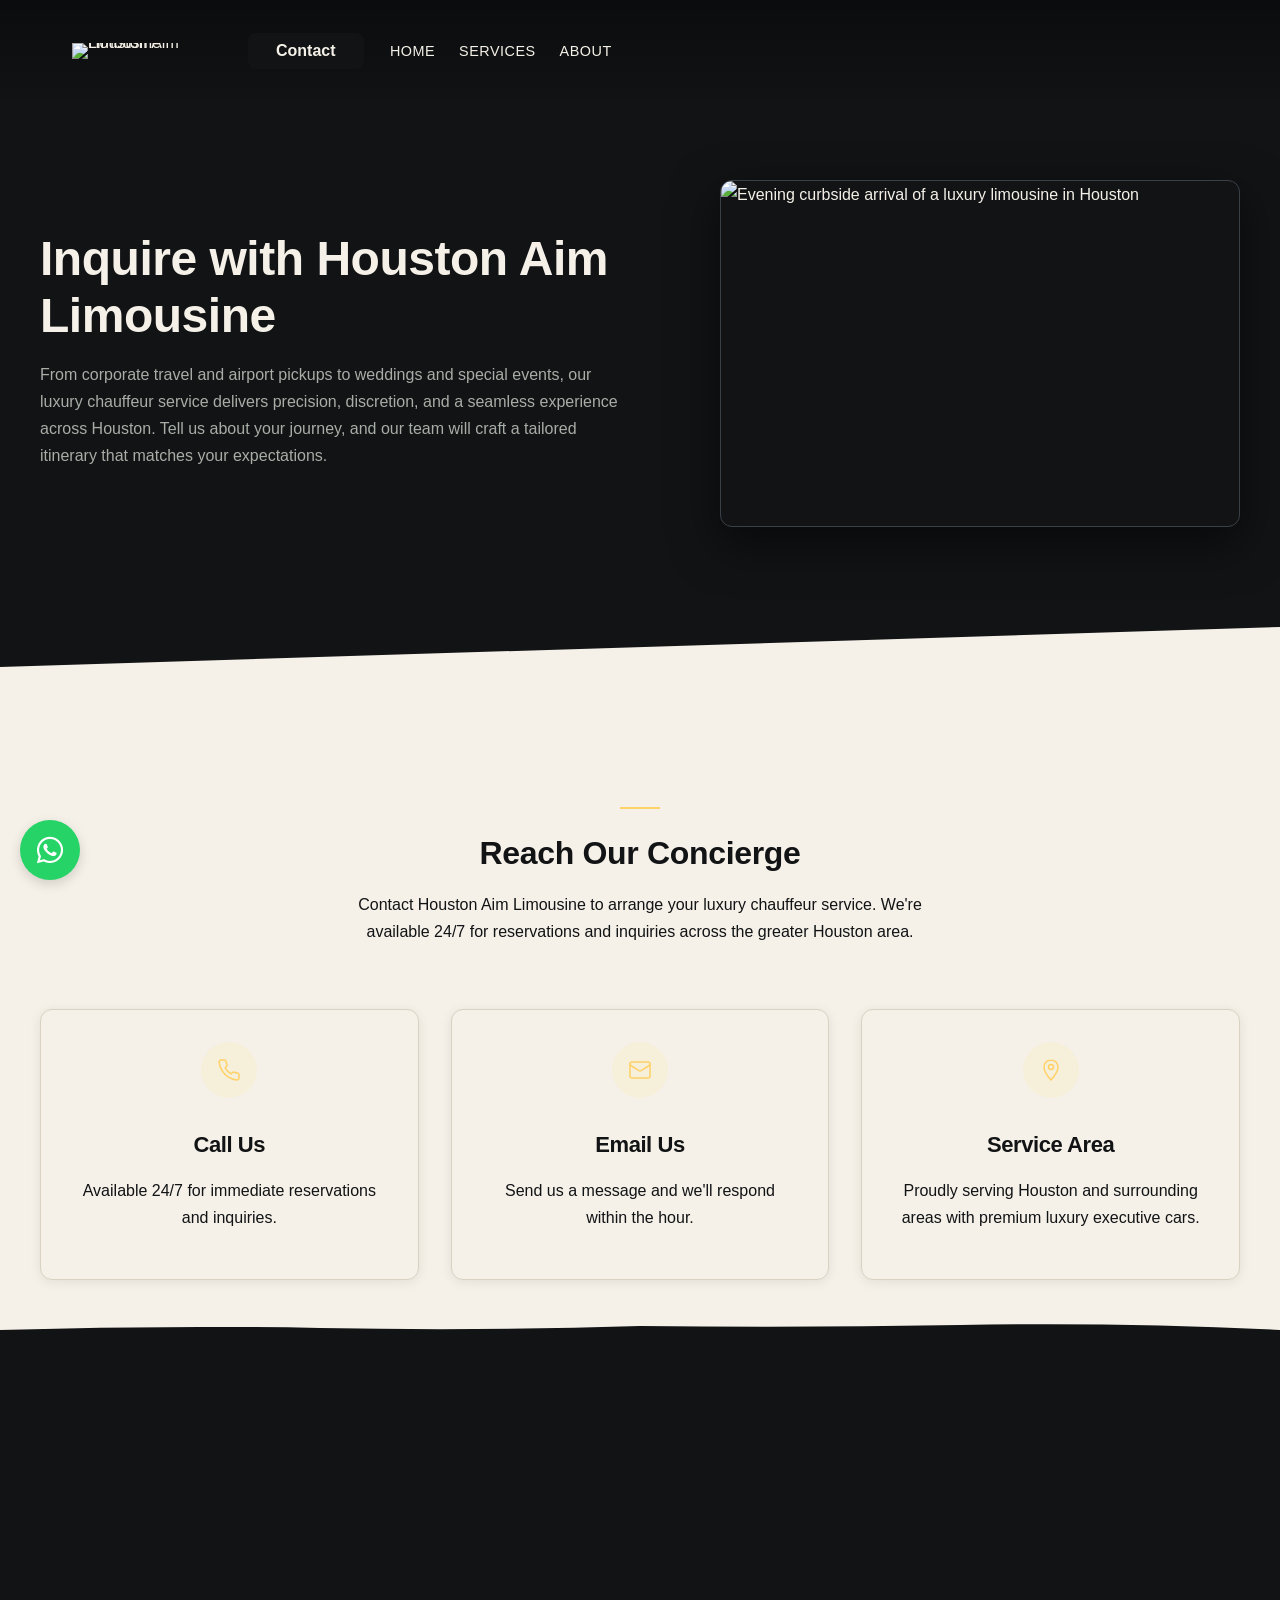
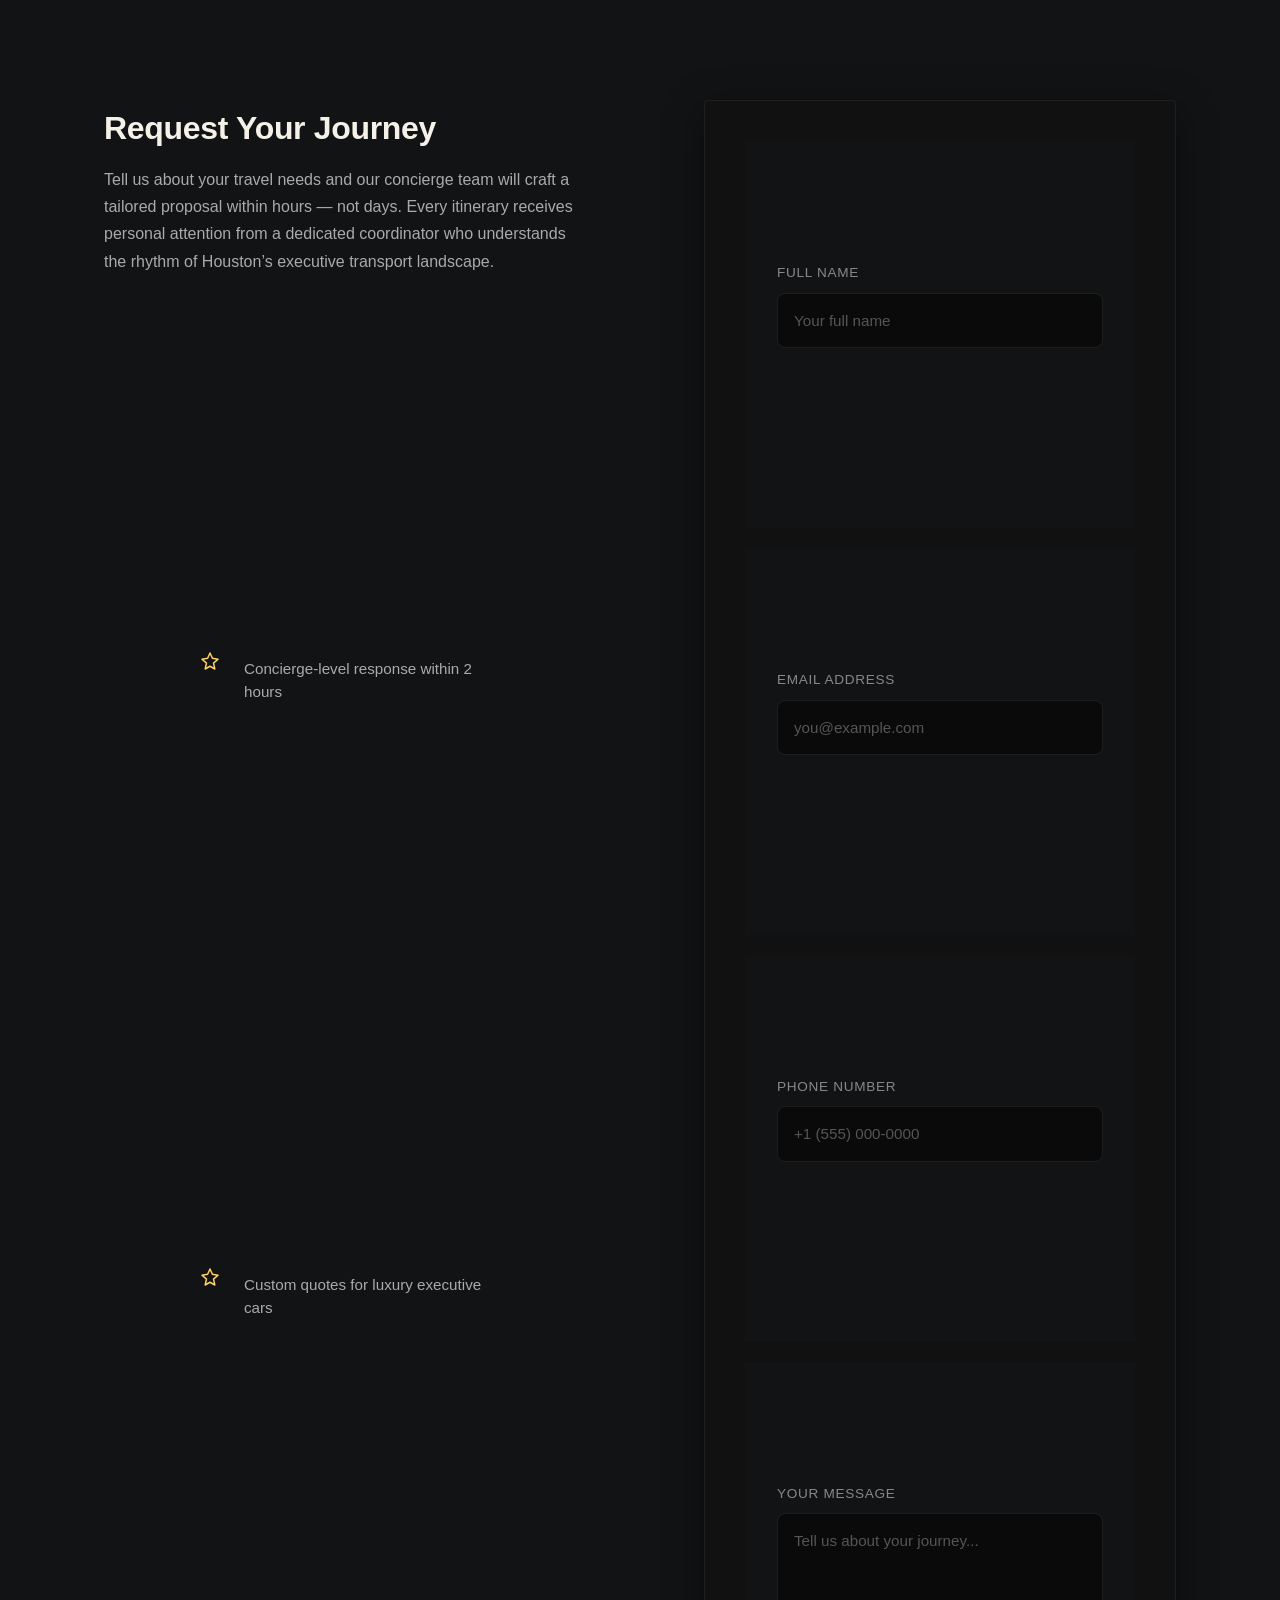
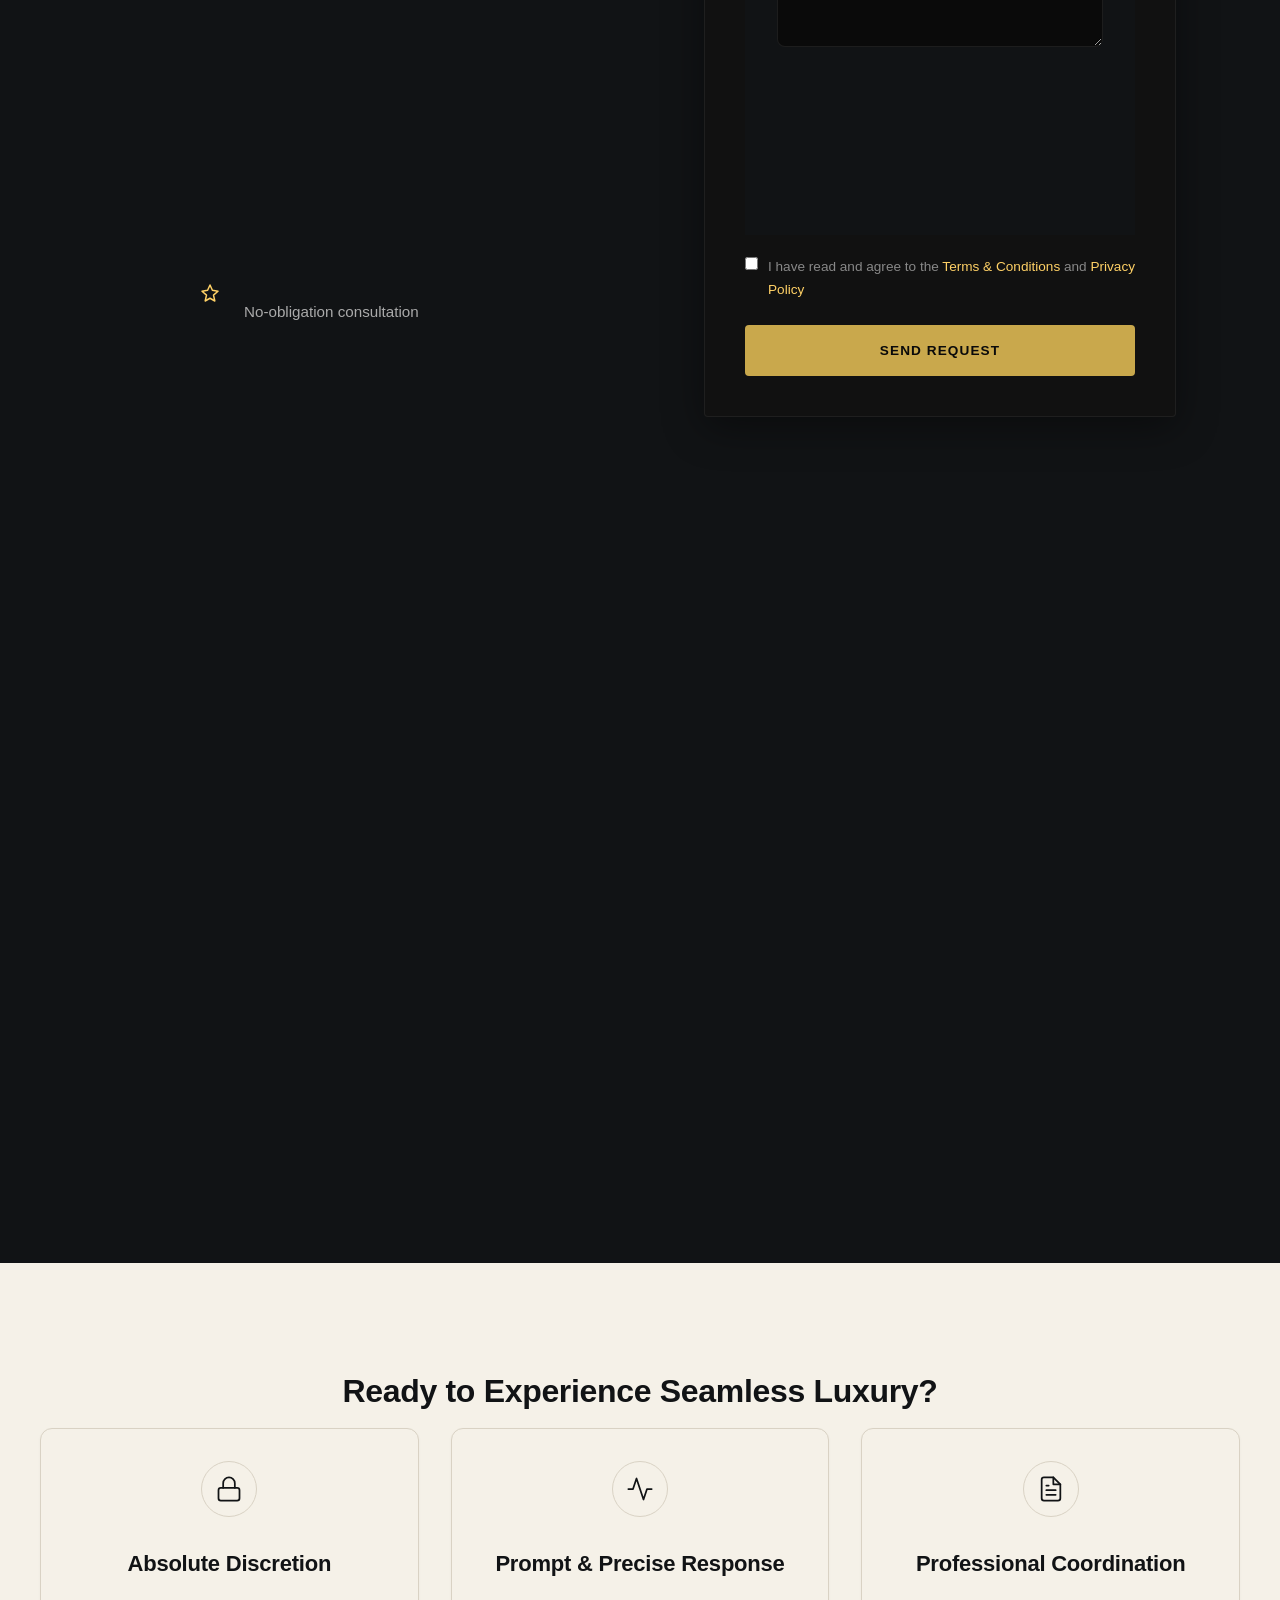
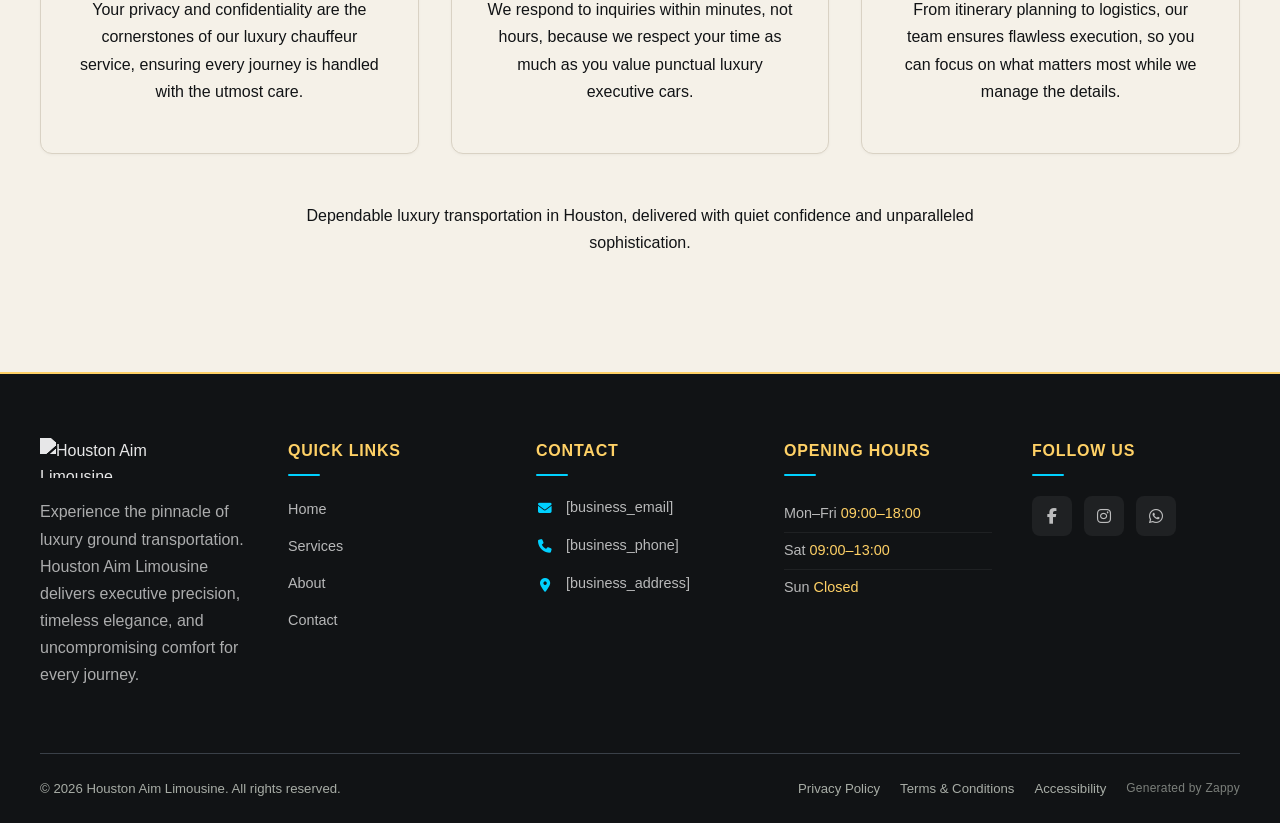
==== contact.html @ 521e529b "Background sync: Progressive GitHub Sync" ====
<!DOCTYPE html>
<html lang="en">
<head>
    <meta charset="UTF-8">
    <meta name="viewport" content="width=device-width, initial-scale=1.0">
    <meta name="robots" content="index, follow">
    <title>Secure Your Luxury Executive Cars &amp; Chauffeur Service in Minutes — Houston Aim Limousine</title>
    <meta name="description" content="Ready to book Houston&#39;s most refined transportation? Inquire about chauffeur service cost, check availability, or customize your itinerary. Reach out now and let us elevate your next ride.">
    <meta name="keywords" content="chauffeur service cost, luxury executive cars, book Houston limousine, contact chauffeur service, luxury chauffeur service">
    
    <!-- Favicons -->
    <link rel="icon" type="image/x-icon" href="/assets/favicon.ico">
    <link rel="icon" type="image/png" sizes="16x16" href="/assets/favicon-16x16.png">
    <link rel="icon" type="image/png" sizes="32x32" href="/assets/favicon-32x32.png">
    <link rel="icon" type="image/png" sizes="48x48" href="/assets/favicon-48x48.png">
    <link rel="icon" type="image/png" sizes="192x192" href="/assets/favicon-192x192.png">
    <link rel="icon" type="image/png" sizes="512x512" href="/assets/favicon-512x512.png">
    <link rel="apple-touch-icon" href="/assets/apple-touch-icon.png">
    <!-- Zappy Analytics -->
<script>
(function() {
  'use strict';
  
  // Configuration
  var config = {
    websiteId: 'f4634a70-64a9-4d88-9716-fb96d539ed44',
    apiUrl: 'https://api.zappy5.com/api/analytics/track',
    sessionDuration: 30 * 60 * 1000, // 30 minutes
    visitorDuration: 30 * 24 * 60 * 60 * 1000, // 30 days
    trackPageViews: true,
    trackClicks: true,
    trackFormSubmissions: true
  };
  
  // Generate or retrieve persistent visitor ID (30 days)
  function getVisitorId() {
    var visitorKey = 'zappy_visitor_' + config.websiteId;
    var visitor = null;
    
    try {
      visitor = localStorage.getItem(visitorKey);
      if (visitor) {
        var visitorData = JSON.parse(visitor);
        var now = Date.now();
        
        // Check if visitor ID is still valid (30 days)
        if (now - visitorData.created < config.visitorDuration) {
          // Update last seen timestamp
          visitorData.lastSeen = now;
          localStorage.setItem(visitorKey, JSON.stringify(visitorData));
          return visitorData.id;
        }
      }
    } catch (e) {
      console.warn('Zappy Analytics: LocalStorage not available');
    }
    
    // Generate new visitor ID
    var newVisitorId = 'zv_' + Date.now() + '_' + Math.random().toString(36).substr(2, 9);
    
    try {
      localStorage.setItem(visitorKey, JSON.stringify({
        id: newVisitorId,
        created: Date.now(),
        lastSeen: Date.now()
      }));
    } catch (e) {
      // Continue without local storage
    }
    
    return newVisitorId;
  }
  
  // Generate or retrieve session ID (30 minutes)
  function getSessionId() {
    var sessionKey = 'zappy_session_' + config.websiteId;
    var session = null;
    
    try {
      session = sessionStorage.getItem(sessionKey);
      if (session) {
        var sessionData = JSON.parse(session);
        var now = Date.now();
        
        // Check if session is still valid
        if (now - sessionData.timestamp < config.sessionDuration) {
          // Update timestamp
          sessionData.timestamp = now;
          sessionStorage.setItem(sessionKey, JSON.stringify(sessionData));
          return sessionData.id;
        }
      }
    } catch (e) {
      console.warn('Zappy Analytics: SessionStorage not available');
    }
    
    // Generate new session ID
    var newSessionId = 'zs_' + Date.now() + '_' + Math.random().toString(36).substr(2, 9);
    
    try {
      sessionStorage.setItem(sessionKey, JSON.stringify({
        id: newSessionId,
        timestamp: Date.now()
      }));
    } catch (e) {
      // Continue without session storage
    }
    
    return newSessionId;
  }
  
  var visitorId = getVisitorId();
  var sessionId = getSessionId();
  
  // Track an event
  function trackEvent(eventType, data) {
    data = data || {};
    
    var eventData = {
      website_id: config.websiteId,
      event_type: eventType,
      page_path: window.location.pathname,
      referrer: document.referrer || 'direct',
      visitor_id: visitorId,
      session_id: sessionId,
      metadata: data
    };
    
    // Use sendBeacon if available (better for page unload events)
    if (navigator.sendBeacon) {
      var blob = new Blob([JSON.stringify(eventData)], { type: 'application/json' });
      navigator.sendBeacon(config.apiUrl, blob);
    } else {
      // Fallback to fetch
      fetch(config.apiUrl, {
        method: 'POST',
        headers: {
          'Content-Type': 'application/json'
        },
        body: JSON.stringify(eventData),
        keepalive: true
      }).catch(function(error) {
        console.warn('Zappy Analytics: Failed to track event', error);
      });
    }
  }
  
  // Track page view
  if (config.trackPageViews) {
    trackEvent('pageview', {
      title: document.title,
      url: window.location.href
    });
  }
  
  // Track clicks on important elements
  if (config.trackClicks) {
    document.addEventListener('click', function(e) {
      var target = e.target;
      
      // Track button clicks (counted as actions)
      if (target.tagName === 'BUTTON' || target.closest('button')) {
        var button = target.tagName === 'BUTTON' ? target : target.closest('button');
        trackEvent('click', {
          element: 'button',
          text: button.textContent.trim().substring(0, 100),
          id: button.id || null,
          class: button.className || null
        });
      }
      
      // Track link clicks (navigation - not counted as actions)
      else if (target.tagName === 'A' || target.closest('a')) {
        var link = target.tagName === 'A' ? target : target.closest('a');
        trackEvent('navigation', {
          element: 'link',
          text: link.textContent.trim().substring(0, 100),
          href: link.href,
          external: link.hostname !== window.location.hostname
        });
      }
    }, true);
  }
  
  // Track form submissions
  if (config.trackFormSubmissions) {
    document.addEventListener('submit', function(e) {
      var form = e.target;
      
      trackEvent('form_submit', {
        form_id: form.id || null,
        form_name: form.name || null,
        form_action: form.action || null,
        form_method: form.method || 'GET'
      });
    }, true);
  }
  
  // Track time on page (send on page unload)
  var pageLoadTime = Date.now();
  
  window.addEventListener('beforeunload', function() {
    var timeOnPage = Math.floor((Date.now() - pageLoadTime) / 1000); // in seconds
    
    trackEvent('page_unload', {
      time_on_page: timeOnPage,
      page_path: window.location.pathname
    });
  });
  
  // Expose tracking function globally for custom events
  window.zappyAnalytics = {
    track: trackEvent,
    getVisitorId: function() { return visitorId; },
    getSessionId: function() { return sessionId; }
  };
  
})();
</script>
<!-- End Zappy Analytics -->
    <meta property="og:title" content="Secure Your Luxury Executive Cars &amp; Chauffeur Service in Minutes — Houston Aim Limousine">
    <meta property="og:description" content="Ready to book Houston&#39;s most refined transportation? Inquire about chauffeur service cost, check availability, or customize your itinerary. Reach out now and let us elevate your next ride.">
    <meta name="twitter:card" content="summary_large_image">
    <meta name="twitter:title" content="Secure Your Luxury Executive Cars &amp; Chauffeur Service in Minutes — Houston Aim Limousine">
    <meta name="twitter:description" content="Ready to book Houston&#39;s most refined transportation? Inquire about chauffeur service cost, check availability, or customize your itinerary. Reach out now and let us elevate your next ride.">
    <meta property="og:type" content="website">
  <meta property="og:locale" content="en_US">
  
  
  
  
  
  <link rel="stylesheet" href="https://cdnjs.cloudflare.com/ajax/libs/font-awesome/6.4.0/css/all.min.css">
  <style>
    .skip-link { position: absolute; top: 0; left: 0; transform: translateY(-200%); padding: 12px 18px; background: var(--bg-dark, #1a1a1a); color: var(--text-light, #fff); font-weight: 600; border-radius: 0 0 8px 0; z-index: 10000; }
    .skip-link:focus { transform: none; outline: 2px solid var(--ring, #fff); outline-offset: 2px; }
    :focus-visible { outline: 2px solid var(--ring, currentColor); outline-offset: 3px; }
  </style>


  
    <!-- Favicons -->
    <link rel="icon" type="image/x-icon" href="/assets/favicon.ico">
    <link rel="icon" type="image/png" sizes="16x16" href="/assets/favicon-16x16.png">
    <link rel="icon" type="image/png" sizes="32x32" href="/assets/favicon-32x32.png">
    <link rel="icon" type="image/png" sizes="48x48" href="/assets/favicon-48x48.png">
    <link rel="icon" type="image/png" sizes="192x192" href="/assets/favicon-192x192.png">
    <link rel="icon" type="image/png" sizes="512x512" href="/assets/favicon-512x512.png">
    <link rel="apple-touch-icon" href="/assets/apple-touch-icon.png">
    <!-- Cookie Consent -->
    <link rel="stylesheet" href="https://cdn.jsdelivr.net/npm/vanilla-cookieconsent@3/dist/cookieconsent.css" />
    <script src="https://cdn.jsdelivr.net/npm/vanilla-cookieconsent@3/dist/cookieconsent.umd.js"></script>
    <!-- Mickidum Accessibility Toolbar -->
    <script src="https://cdn.jsdelivr.net/gh/mickidum/acc_toolbar/acctoolbar/acctoolbar.min.js"></script>
    <link rel="stylesheet" href="/styles.css">
    <script>window.ZAPPY_WEBSITE_ID = "f4634a70-64a9-4d88-9716-fb96d539ed44"; window.ZAPPY_API_BASE = "https://api.zappy5.com";</script>

    <style id="zappy-dropdown-submenu-styles">
      /* ========== DESKTOP DROPDOWN SUBMENU STYLES ========== */
      /* Base styles for dropdown submenus - parent must be positioned */
      .nav-menu li:has(.sub-menu), nav li:has(.sub-menu), .navbar li:has(.sub-menu), #navMenu li:has(.sub-menu) { position: relative; }
      /* Submenu base - hidden by default */
      .nav-menu .sub-menu, nav .sub-menu, .navbar .sub-menu, #navMenu .sub-menu { display: block !important; position: absolute !important; top: 100%; left: 0; min-width: 220px; background: white; border-radius: 8px; box-shadow: 0 8px 25px rgba(0,0,0,0.15); padding: 8px 0; opacity: 0; visibility: hidden; transform: translateY(10px); transition: all 0.3s ease; z-index: 1000; list-style: none; pointer-events: none; }
      /* CRITICAL: Desktop hover styles to show dropdown */
      .nav-menu li:hover > .sub-menu, nav li:hover > .sub-menu, .navbar li:hover > .sub-menu, #navMenu li:hover > .sub-menu { opacity: 1 !important; visibility: visible !important; transform: translateY(0) !important; pointer-events: auto !important; }
      /* Submenu item styling */
      .sub-menu li { list-style: none; margin: 0; padding: 0; }
      .sub-menu a { display: block !important; padding: 10px 16px !important; color: var(--text-dark, #333) !important; font-weight: 500; text-decoration: none; white-space: nowrap; transition: background-color 0.2s; }
      .sub-menu .zappy-nav-child > a { padding-left: 28px !important; font-size: 0.9em !important; opacity: 0.85 !important; }
      [dir="rtl"] .sub-menu .zappy-nav-child > a, html[lang="he"] .sub-menu .zappy-nav-child > a, html[lang="ar"] .sub-menu .zappy-nav-child > a { padding-left: 10px !important; padding-right: 28px !important; }
      .sub-menu .zappy-nav-parent > a { font-weight: 600 !important; }
      .sub-menu a:hover { background-color: #f5f5f5; }
      /* RTL (Hebrew/Arabic) dropdown positioning */
      [dir="rtl"] .nav-menu .sub-menu, [dir="rtl"] nav .sub-menu, [dir="rtl"] .navbar .sub-menu, html[lang="he"] .nav-menu .sub-menu, html[lang="he"] nav .sub-menu, html[lang="he"] .navbar .sub-menu, html[lang="ar"] .nav-menu .sub-menu, html[lang="ar"] nav .sub-menu, html[lang="ar"] .navbar .sub-menu { left: auto !important; right: 0 !important; }
      /* Hide empty dropdown menus (exclude catalog sub-menus that use <a> children instead of <li>) */
      .sub-menu:empty, .sub-menu:not(:has(li:not(.zappy-hidden-menu-item))):not(:has(> a)), .sub-menu:not(:has(li)):not(:has(> a)) { display: none !important; opacity: 0 !important; visibility: hidden !important; pointer-events: none !important; }
      /* Desktop: show submenu on Menu Group hover */
      li:has(.menu-group-title):hover > .sub-menu { opacity: 1 !important; visibility: visible !important; transform: translateY(0) !important; pointer-events: auto !important; }
      /* Menu Group title styling */
      .nav-menu > li > .menu-group-title, #navMenu > li > .menu-group-title { display: inline-block; padding: 0.5rem 1rem; cursor: default; user-select: none; }
      
      /* ========== MOBILE SUBMENU STYLES ========== */
      @media (max-width: 768px) {
        .nav-menu .sub-menu, nav .sub-menu, .navbar .sub-menu, #navMenu .sub-menu { position: static !important; transform: none !important; box-shadow: none !important; background: transparent !important; max-height: 0; overflow: hidden; opacity: 0; visibility: hidden; transition: max-height 0.3s ease, opacity 0.3s ease; padding: 0 !important; border-radius: 0 !important; }
        .navbar .sub-menu.mobile-expanded, .nav-menu .sub-menu.mobile-expanded, #navMenu .sub-menu.mobile-expanded { max-height: none !important; overflow-y: visible !important; opacity: 1 !important; visibility: visible !important; padding: 8px 0 8px 16px !important; }
        [dir="rtl"] .sub-menu.mobile-expanded, html[lang="he"] .sub-menu.mobile-expanded { padding: 8px 16px 8px 0 !important; }
        /* Disable hover behavior on mobile */
        .nav-menu li:hover > .sub-menu, nav li:hover > .sub-menu, .navbar li:hover > .sub-menu, #navMenu li:hover > .sub-menu { opacity: 0; visibility: hidden; pointer-events: none; }
        .nav-menu li > .sub-menu.mobile-expanded, nav li > .sub-menu.mobile-expanded, .navbar li > .sub-menu.mobile-expanded, #navMenu li > .sub-menu.mobile-expanded { opacity: 1 !important; visibility: visible !important; pointer-events: auto !important; }
        .nav-menu li:has(.sub-menu), nav li:has(.sub-menu), .navbar li:has(.sub-menu), #navMenu li:has(.sub-menu) { display: flex !important; flex-wrap: wrap !important; align-items: center !important; position: relative !important; min-height: 44px !important; }
        .nav-menu li:has(.sub-menu) > a, nav li:has(.sub-menu) > a, .navbar li:has(.sub-menu) > a, #navMenu li:has(.sub-menu) > a { flex: 1 !important; min-width: 0 !important; }
        .nav-menu li:has(.sub-menu) > .menu-group-title, nav li:has(.sub-menu) > .menu-group-title, .navbar li:has(.sub-menu) > .menu-group-title, #navMenu li:has(.sub-menu) > .menu-group-title { flex: 1 !important; min-width: 0 !important; padding: 0 !important; line-height: inherit !important; }
        .nav-menu li:has(.sub-menu) > .sub-menu, nav li:has(.sub-menu) > .sub-menu, .navbar li:has(.sub-menu) > .sub-menu, #navMenu li:has(.sub-menu) > .sub-menu { flex-basis: 100% !important; width: 100% !important; }
        .nav-menu li:has(.sub-menu) > a [class*="chevron"], .nav-menu li:has(.sub-menu) > a [class*="arrow"], .nav-menu li:has(.sub-menu) > a .fa-chevron-down, .nav-menu li:has(.sub-menu) > a .fa-angle-down, nav li:has(.sub-menu) > a [class*="chevron"], nav li:has(.sub-menu) > a [class*="arrow"], #navMenu li:has(.sub-menu) > a [class*="chevron"], #navMenu li:has(.sub-menu) > a [class*="arrow"] { display: none !important; visibility: hidden !important; }
        .mobile-submenu-toggle { display: flex !important; align-items: center !important; justify-content: center !important; width: 44px !important; height: auto !important; background: transparent !important; border: none !important; cursor: pointer !important; color: var(--text-light) !important; position: static !important; flex-shrink: 0 !important; align-self: stretch !important; z-index: 2 !important; padding: 0 !important; margin: 0 !important; }
        .mobile-submenu-toggle::after { content: '' !important; width: 0 !important; height: 0 !important; border-left: 6px solid transparent !important; border-right: 6px solid transparent !important; border-top: 7px solid currentColor !important; transition: transform 0.3s ease !important; }
        .mobile-submenu-toggle.expanded::after { transform: rotate(180deg) !important; }
        .sub-menu a { padding: 10px 0 !important; display: block !important; color: var(--text-light) !important; white-space: normal !important; }
        .sub-menu .zappy-nav-child > a { padding-left: 28px !important; font-size: 0.9em !important; opacity: 0.85 !important; }
        [dir="rtl"] .sub-menu .zappy-nav-child > a, html[lang="he"] .sub-menu .zappy-nav-child > a, html[lang="ar"] .sub-menu .zappy-nav-child > a { padding-left: 0 !important; padding-right: 28px !important; }
        .sub-menu .zappy-nav-parent > a { font-weight: 600 !important; }
        .nav-menu.active, #navMenu.active { max-width: 100vw !important; overflow-x: hidden !important; box-sizing: border-box !important; }
        .navbar .sub-menu li a, nav.navbar .sub-menu li a, .zappy-products-dropdown .sub-menu a { color: var(--text-light) !important; }
      }
      @media (min-width: 769px) { .mobile-submenu-toggle { display: none !important; } }
    </style>

    <style id="zappy-widget-visibility">
      html[dir="rtl"] .whatsapp-float { right: 20px !important; left: auto !important; }
      html[dir="ltr"] .whatsapp-float, html:not([dir]) .whatsapp-float { left: 20px !important; right: auto !important; }
      html[dir="rtl"] #mic-access-tool-general-button, html[dir="rtl"] .mic-access-tool-general-button,
      html[dir="rtl"] #mic-init-access-tool .mic-access-tool-general-button,
      html[dir="rtl"] #mic-init-access-tool #mic-access-tool-general-button,
      html[dir="rtl"] ._access-icon { left: 20px !important; right: auto !important; }
      html[dir="ltr"] #mic-access-tool-general-button, html[dir="ltr"] .mic-access-tool-general-button,
      html[dir="ltr"] #mic-init-access-tool .mic-access-tool-general-button,
      html[dir="ltr"] #mic-init-access-tool #mic-access-tool-general-button,
      html[dir="ltr"] ._access-icon,
      html:not([dir]) #mic-access-tool-general-button, html:not([dir]) .mic-access-tool-general-button,
      html:not([dir]) #mic-init-access-tool .mic-access-tool-general-button,
      html:not([dir]) #mic-init-access-tool #mic-access-tool-general-button,
      html:not([dir]) ._access-icon { right: 20px !important; left: auto !important; }
      @media (max-width: 768px) { .whatsapp-float { display: flex !important; } }
      @media (min-width: 769px) { .whatsapp-float { display: flex !important; } }
      @media (max-width: 768px) {
        #mic-access-tool-general-button, .mic-access-tool-general-button,
        #mic-init-access-tool .mic-access-tool-general-button, #mic-init-access-tool #mic-access-tool-general-button,
        ._access-icon { display: flex !important; visibility: visible !important; opacity: 1 !important; pointer-events: auto !important; }
        #mic-access-tool-box.opened-mic-access-tool, .mic-access-tool-box.opened-mic-access-tool,
        #mic-init-access-tool #mic-access-tool-box.opened-mic-access-tool {
          visibility: visible !important; opacity: 1 !important; pointer-events: auto !important;
        }
      }
      @media (min-width: 769px) {
        #mic-access-tool-general-button, .mic-access-tool-general-button,
        #mic-init-access-tool .mic-access-tool-general-button, #mic-init-access-tool #mic-access-tool-general-button,
        ._access-icon { display: flex !important; visibility: visible !important; opacity: 1 !important; pointer-events: auto !important; }
        #mic-access-tool-box.opened-mic-access-tool, .mic-access-tool-box.opened-mic-access-tool,
        #mic-init-access-tool #mic-access-tool-box.opened-mic-access-tool {
          visibility: visible !important; opacity: 1 !important; pointer-events: auto !important;
        }
      }
    </style>
</head>
<body>
<a class="skip-link" href="#main">Skip to main content</a>
  <nav class="navbar">
  <button class="mobile-toggle" id="mobileToggle" aria-label="Menu">
    <svg class="hamburger-icon" width="24" height="24" viewBox="0 0 24 24" fill="none">
      <path d="M3 12h18M3 6h18M3 18h18" stroke="currentColor" stroke-width="2" stroke-linecap="round"></path>
    </svg>
    <svg class="close-icon" width="24" height="24" viewBox="0 0 24 24" fill="none" style="display: none;">
      <path d="M18 6L6 18M6 6l12 12" stroke="currentColor" stroke-width="2" stroke-linecap="round"></path>
    </svg>
  </button>
  
  <button class="phone-header-btn" data-phone="[business_phone]" aria-label="Call">
    <svg width="20" height="20" viewBox="0 0 24 24" fill="currentColor">
      <path d="M22 16.92v3a2 2 0 0 1-2.18 2 19.79 19.79 0 0 1-8.63-3.07 19.5 19.5 0 0 1-6-6 19.79 19.79 0 0 1-3.07-8.67A2 2 0 0 1 4.11 2h3a2 2 0 0 1 2 1.72 12.84 12.84 0 0 0 .7 2.81 2 2 0 0 1-.45 2.11L8.09 9.91a16 16 0 0 0 6 6l1.27-1.27a2 2 0 0 1 2.11-.45 12.84 12.84 0 0 0 2.81.7A2 2 0 0 1 22 16.92z"></path>
    </svg>
  </button>

  <div class="nav-container">
    <div class="nav-brand">
      <a href="/" class="logo-link"><img class="logo" src="/assets/site-contact-image-1.webp" alt="Houston Aim Limousine"></a>
    </div>
    
    <ul class="nav-menu" id="navMenu"><li><a href="/">Home</a></li><li><a href="/services">Services</a></li><li><a href="/about">About</a></li></ul>
    
    <div class="nav-cta-container">
      <a href="/contact" class="nav-cta-btn">Contact</a>
    </div>
  </div>
</nav>
<script>

// Navbar Mobile Menu Toggle and Contrast Fix
(function() {
  // Use 'load' event instead of 'DOMContentLoaded' to ensure we run AFTER all other scripts
  window.addEventListener('load', function() {
    
    // FIX MOBILE BUTTON CONTRAST
    // Detect navbar background color and apply contrasting color to mobile buttons
    const navbar = document.querySelector('.navbar, nav, header');
    if (!navbar) {
      console.log('[Navbar] Navbar element not found');
      return;
    }
    
    // DECLARE VARIABLES EARLY to avoid Temporal Dead Zone errors
    // These are used in multiple places below
    let mobileToggle = document.getElementById('mobileToggle') ||
                       document.querySelector('.mobile-toggle') ||
                       document.querySelector('.hamburger') ||
                       document.querySelector('.hamburger-menu') ||
                       document.querySelector('.menu-toggle') ||
                       document.querySelector('.burger-menu') ||
                       document.querySelector('[aria-label="Menu"]') ||
                       document.querySelector('[aria-label="תפריט"]');
    
    const phoneBtn = document.querySelector('.phone-header-btn');
    
    const computedStyle = window.getComputedStyle(navbar);
    let bgColor = computedStyle.backgroundColor;
    
    console.log('[Navbar] Initial navbar background:', bgColor);
    
    // Check if background is transparent or rgba with 0 alpha
    const isTransparent = bgColor === 'transparent' || 
                         bgColor === 'rgba(0, 0, 0, 0)' ||
                         (bgColor.startsWith('rgba') && bgColor.includes(', 0)'));
    
    if (isTransparent) {
      // Check for background-image or gradient
      const bgImage = computedStyle.backgroundImage;
      if (bgImage && bgImage !== 'none') {
        console.log('[Navbar] Navbar has background image/gradient, using dark text');
        bgColor = 'rgb(240, 240, 240)'; // Assume light background
      } else {
        // Transparent navbar - check body background
        const bodyBg = window.getComputedStyle(document.body).backgroundColor;
        console.log('[Navbar] Navbar transparent, using body background:', bodyBg);
        bgColor = bodyBg;
      }
    }
    
    // Calculate luminance to determine if background is light or dark
    const rgb = bgColor.match(/\d+/g);
    if (rgb && rgb.length >= 3) {
      const r = parseInt(rgb[0]);
      const g = parseInt(rgb[1]);
      const b = parseInt(rgb[2]);
      const luminance = (0.299 * r + 0.587 * g + 0.114 * b) / 255;
      
      // Mobile button colors are set by Claude's AI-generated CSS (same as .nav-menu a)
      // No dynamic color overrides needed - colors come from the generated navbar CSS
      console.log('[Navbar] Mobile button colors preserved from Claude CSS (luminance:', luminance.toFixed(2) + ')');
      
      // FIX ICON SIZES - Ensure SVGs are properly sized and visible
      // INJECT CRITICAL CSS TO OVERRIDE ANY CONFLICTING RULES
      const criticalCSS = document.createElement('style');
      criticalCSS.id = 'zappy-mobile-nav-fix';
      const htmlLang = document.documentElement.lang || 'en';
      const htmlDir = document.documentElement.dir || 'ltr';
      // Check both dir attribute AND lang for RTL detection
      // dir="rtl" is the most reliable indicator
      const isRTL = htmlDir === 'rtl' || htmlLang === 'he' || htmlLang === 'ar';
      
      criticalCSS.textContent = `
        /* Hide mobile buttons on desktop, show only on mobile */
        @media (min-width: 769px) {
          .mobile-toggle,
          .phone-header-btn {
            display: none !important;
          }
        }
        
        /* Show and position mobile buttons correctly on mobile */
        @media (max-width: 768px) {
          .navbar,
          nav.navbar {
            min-height: 70px !important;
          }

          .mobile-toggle,
          .phone-header-btn {
            position: absolute !important;
            top: 0 !important;
            bottom: 0 !important;
            margin-top: auto !important;
            margin-bottom: auto !important;
            transform: none !important;
            z-index: 1001 !important;
            display: flex !important;
            align-items: center !important;
            justify-content: center !important;
            width: 36px !important;
            height: 36px !important;
            border-radius: 50% !important;
            border: none !important;
            cursor: pointer !important;
            padding: 6px !important;
            background: none !important;
            color: var(--nav-text, var(--text-light)) !important;
            touch-action: manipulation !important;
            -webkit-tap-highlight-color: transparent !important;
          }

          html[data-zappy-site-type="ecommerce"] .phone-header-btn,
          body[data-zappy-site-type="ecommerce"] .phone-header-btn,
          html[data-zappy-site-type="ecommerce"] header .phone-header-btn,
          html[data-zappy-site-type="ecommerce"] nav .phone-header-btn {
            display: none !important;
            visibility: hidden !important;
            width: 0 !important;
            height: 0 !important;
            min-width: 0 !important;
            overflow: hidden !important;
          }
          
          /* LTR positioning (default): hamburger LEFT, phone RIGHT */
          html:not([dir="rtl"]):not([lang="he"]):not([lang="ar"]) .mobile-toggle,
          html[dir="ltr"] .mobile-toggle {
            left: 12px !important;
            right: auto !important;
          }
          html:not([dir="rtl"]):not([lang="he"]):not([lang="ar"]) .phone-header-btn,
          html[dir="ltr"] .phone-header-btn {
            right: 12px !important;
            left: auto !important;
          }
          
          /* RTL positioning: hamburger RIGHT, phone LEFT */
          html[dir="rtl"] .mobile-toggle,
          html[lang="he"] .mobile-toggle,
          html[lang="ar"] .mobile-toggle {
            right: 12px !important;
            left: auto !important;
          }
          html[dir="rtl"] .phone-header-btn,
          html[lang="he"] .phone-header-btn,
          html[lang="ar"] .phone-header-btn {
            left: 12px !important;
            right: auto !important;
          }
          
          /* CRITICAL: Ensure nav-container has min-height on mobile */
          /* All children are positioned absolutely/fixed on mobile, so height:auto collapses to 0 */
          .nav-container {
            min-height: 70px !important;
            position: relative !important;
          }
          
          /* Ensure SVG icons are properly sized and inherit color */
          .mobile-toggle svg,
          .phone-header-btn svg {
            width: 24px !important;
            height: 24px !important;
            /* Don't force display - let JavaScript control hamburger/close toggle */
          }
          
          /* Reset nav-cta-container on mobile - remove desktop box-shadow/padding */
          /* that creates a visible ghost box when CTA button is hidden */
          .nav-cta-container {
            box-shadow: none !important;
            padding: 0 !important;
          }
          
          /* Hide nav-cta-container entirely on mobile when there's no lang-switcher */
          /* (only the CTA button is inside, and it's hidden on mobile) */
          .nav-cta-container:not(:has(.lang-switcher)) {
            display: none !important;
          }
          
          /* CRITICAL: Prevent hero image fade gradient from bleeding over headline text */
          /* The .image-fade-gradient has bottom: -30px (extends below parent) */
          /* On mobile stacked layout, this overlaps the h1 text below the image */
          .hero-image-column {
            overflow: hidden !important;
          }
          .image-fade-gradient {
            bottom: 0 !important;
          }
          
          /* Hide desktop language switcher on mobile - hamburger menu handles it */
          /* High specificity to override stored CSS */
          .lang-switcher,
          .nav-cta-container .lang-switcher,
          .nav-container .lang-switcher,
          .navbar .lang-switcher,
          .navbar .nav-cta-container .lang-switcher {
            display: none !important;
          }
        }
      `;
      
      // Remove existing fix if present and inject new one
      const existing = document.getElementById('zappy-mobile-nav-fix');
      if (existing) existing.remove();
      document.head.appendChild(criticalCSS);
      
      console.log('[Navbar] Critical CSS injected for mobile nav positioning');
      
      // ONLY apply inline positioning styles on mobile viewport
      // On desktop, the CSS handles hiding these buttons with display: none
      // Inline styles were breaking desktop layout by overriding CSS
      const isMobileViewport = window.innerWidth <= 768;
      
      if (mobileToggle) {
        // Icon sizing applies to all viewports for consistency
        const hamburgerIcon = mobileToggle.querySelector('.hamburger-icon');
        const closeIcon = mobileToggle.querySelector('.close-icon');
        
        if (hamburgerIcon) {
          hamburgerIcon.style.setProperty('width', '24px', 'important');
          hamburgerIcon.style.setProperty('height', '24px', 'important');
          hamburgerIcon.style.setProperty('display', 'block', 'important'); // Show hamburger by default
        }
        if (closeIcon) {
          closeIcon.style.setProperty('width', '24px', 'important');
          closeIcon.style.setProperty('height', '24px', 'important');
          closeIcon.style.setProperty('display', 'none', 'important'); // Hide close icon by default
        }
        
        // ONLY set positioning inline styles on mobile
        if (isMobileViewport) {
          mobileToggle.style.setProperty('position', 'absolute', 'important');
          mobileToggle.style.setProperty('top', '0', 'important');
          mobileToggle.style.setProperty('bottom', '0', 'important');
          mobileToggle.style.setProperty('margin-top', 'auto', 'important');
          mobileToggle.style.setProperty('margin-bottom', 'auto', 'important');
          mobileToggle.style.setProperty('transform', 'none', 'important');
          mobileToggle.style.setProperty('z-index', '1001', 'important');
          
          // Clear any inline left/right so CSS can take over based on html[dir]
          mobileToggle.style.removeProperty('left');
          mobileToggle.style.removeProperty('right');
          
          console.log('[Navbar] Mobile toggle positioning applied (mobile viewport)');
        } else {
          // On desktop, clear any positioning styles to let CSS handle it
          mobileToggle.style.removeProperty('position');
          mobileToggle.style.removeProperty('top');
          mobileToggle.style.removeProperty('transform');
          mobileToggle.style.removeProperty('z-index');
          mobileToggle.style.removeProperty('left');
          mobileToggle.style.removeProperty('right');
          console.log('[Navbar] Desktop viewport - cleared mobile toggle inline positioning');
        }
      }
      
      if (phoneBtn) {
        // Icon sizing applies to all viewports
        const phoneIcon = phoneBtn.querySelector('svg');
        if (phoneIcon) {
          phoneIcon.style.width = '24px';
          phoneIcon.style.height = '24px';
          phoneIcon.setAttribute('width', '24');
          phoneIcon.setAttribute('height', '24');
        }
        
        // ONLY set positioning inline styles on mobile
        if (isMobileViewport) {
          phoneBtn.style.setProperty('position', 'absolute', 'important');
          phoneBtn.style.setProperty('top', '0', 'important');
          phoneBtn.style.setProperty('bottom', '0', 'important');
          phoneBtn.style.setProperty('margin-top', 'auto', 'important');
          phoneBtn.style.setProperty('margin-bottom', 'auto', 'important');
          phoneBtn.style.setProperty('transform', 'none', 'important');
          phoneBtn.style.setProperty('z-index', '1001', 'important');
          
          // Clear any inline left/right so CSS can take over based on html[dir]
          phoneBtn.style.removeProperty('left');
          phoneBtn.style.removeProperty('right');
          
          console.log('[Navbar] Phone button positioning applied (mobile viewport)');
        } else {
          // On desktop, clear any positioning styles to let CSS handle it
          phoneBtn.style.removeProperty('position');
          phoneBtn.style.removeProperty('top');
          phoneBtn.style.removeProperty('transform');
          phoneBtn.style.removeProperty('z-index');
          phoneBtn.style.removeProperty('left');
          phoneBtn.style.removeProperty('right');
          console.log('[Navbar] Desktop viewport - cleared phone button inline positioning');
        }
      }
    } else {
      console.log('[Navbar] Could not parse background color:', bgColor);
    }
    
    // MOBILE MENU TOGGLE
    // Re-query in case DOM changed (mobileToggle already declared at top of function)
    mobileToggle = document.getElementById('mobileToggle') ||
                   document.querySelector('.mobile-toggle') ||
                   document.querySelector('.hamburger') ||
                   document.querySelector('.hamburger-menu') ||
                   document.querySelector('.menu-toggle') ||
                   document.querySelector('.burger-menu') ||
                   document.querySelector('[aria-label="Menu"]') ||
                   document.querySelector('[aria-label="תפריט"]');
    
    // EXPANDED SEARCH: Find nav menu by ID or class
    const navMenu = document.getElementById('navMenu') ||
                  document.querySelector('.nav-menu') ||
                  document.querySelector('.nav-links') ||
                  document.querySelector('nav ul:not(.submenu)');
    
    if (!mobileToggle || !navMenu) {
      console.log('[Navbar] Mobile toggle or menu not found:', { toggle: !!mobileToggle, menu: !!navMenu });
      return;
    }
    
    // Ensure navMenu has ID for CSS targeting
    if (!navMenu.id) {
      navMenu.id = 'navMenu';
    }
    
    console.log('[Navbar] Initializing mobile menu...');
    
    // Remove any existing event listeners by cloning the button
    const newToggle = mobileToggle.cloneNode(true);
    mobileToggle.parentNode.replaceChild(newToggle, mobileToggle);
    
    // Toggle menu handler (shared by click and touchend)
    function handleToggle(e) {
      e.preventDefault();
      e.stopPropagation();
      
      const hamburgerIcon = newToggle.querySelector('.hamburger-icon');
      const closeIcon = newToggle.querySelector('.close-icon');
      const isActive = navMenu.classList.contains('active');
      
      if (isActive) {
        // Close menu
        navMenu.classList.remove('active');
        if (hamburgerIcon) hamburgerIcon.style.setProperty('display', 'block', 'important');
        if (closeIcon) closeIcon.style.setProperty('display', 'none', 'important');
        document.body.style.overflow = '';
        console.log('[Navbar] Menu closed');
      } else {
        // Open menu
        navMenu.classList.add('active');
        if (hamburgerIcon) hamburgerIcon.style.setProperty('display', 'none', 'important');
        if (closeIcon) closeIcon.style.setProperty('display', 'block', 'important');
        document.body.style.overflow = 'hidden';
        console.log('[Navbar] Menu opened');
      }
    }
    
    // Use click for desktop/emulation and touchend as iOS Safari fallback.
    // Prevent double-fire with a timestamp guard.
    var lastToggleTime = 0;
    function guardedToggle(e) {
      var now = Date.now();
      if (now - lastToggleTime < 300) return;
      lastToggleTime = now;
      handleToggle(e);
    }
    
    newToggle.addEventListener('click', guardedToggle);
    newToggle.addEventListener('touchend', guardedToggle);
    
    // Close menu when clicking nav links (but NOT dropdown toggles)
    const navLinks = navMenu.querySelectorAll('a');
    navLinks.forEach(function(link) {
      link.addEventListener('click', function() {
        // Don't close if it's a dropdown child (unless it's a real navigation link)
        if (this.getAttribute('href') === '#') return;
        
        const hamburgerIcon = newToggle.querySelector('.hamburger-icon');
        const closeIcon = newToggle.querySelector('.close-icon');
        
        navMenu.classList.remove('active');
        if (hamburgerIcon) hamburgerIcon.style.setProperty('display', 'block', 'important');
        if (closeIcon) closeIcon.style.setProperty('display', 'none', 'important');
        document.body.style.overflow = '';
        console.log('[Navbar] Menu closed (link clicked)');
      });
    });
    
    // DROPDOWN MENU TOGGLE (for mobile and touch devices)
    var dropdownToggles = navMenu.querySelectorAll('.dropdown-toggle');
    dropdownToggles.forEach(function(toggle) {
      toggle.addEventListener('click', function(e) {
        e.preventDefault();
        e.stopPropagation();
        var parent = this.closest('.nav-dropdown');
        if (!parent) return;
        
        // Close other open dropdowns at the same level
        var siblings = parent.parentNode.querySelectorAll('.nav-dropdown.open');
        siblings.forEach(function(sib) {
          if (sib !== parent) sib.classList.remove('open');
        });
        
        parent.classList.toggle('open');
        console.log('[Navbar] Dropdown toggled:', parent.classList.contains('open') ? 'open' : 'closed');
      });
    });
    
    // Close dropdowns when clicking outside
    document.addEventListener('click', function(e) {
      if (!e.target.closest('.nav-dropdown')) {
        var openDropdowns = document.querySelectorAll('.nav-dropdown.open');
        openDropdowns.forEach(function(dd) { dd.classList.remove('open'); });
      }
    });
    
    console.log('[Navbar] Dropdown handlers initialized for ' + dropdownToggles.length + ' dropdowns');
    
    // Phone button functionality (phoneBtn already declared at top of function)
    if (phoneBtn) {
      phoneBtn.addEventListener('click', function() {
        // Get phone number from placeholder in page or use default
        const phoneLinks = document.querySelectorAll('a[href^="tel:"]');
        const phoneNumber = phoneLinks.length > 0 
          ? phoneLinks[0].getAttribute('href').replace('tel:', '')
          : '[business_phone]';
        
        window.location.href = 'tel:' + phoneNumber;
        console.log('[Navbar] Phone button clicked');
      });
    }
    
    console.log('[Navbar] Mobile menu initialized successfully');
    
    // WhatsApp button visibility is now controlled via CSS (siteSettings).
    // No JS-based desktop hiding — the button is visible on both mobile and desktop by default.
  });
})();

</script>
  
  <main id="main">
    <section class="contact-contact-intro-section" data-layout-spec="Contact-contact-intro">
  <div class="contact-contact-intro-container">
    <div class="contact-contact-intro-text">
      <h1>Inquire with Houston Aim Limousine</h1>
      <p>From corporate travel and airport pickups to weddings and special events, our luxury chauffeur service delivers precision, discretion, and a seamless experience across Houston. Tell us about your journey, and our team will craft a tailored itinerary that matches your expectations.</p>
    </div>
    <div class="contact-contact-intro-image">
      <img loading="eager" fetchpriority="high" data-placeholder="contact-contact-intro-image-1" data-context="An evening curbside arrival scene showing a sleek black luxury limousine parked beside a modern Houston high-rise, with warm ambient street lighting reflecting off the polished bodywork and a uniformed chauffeur standing by the open rear door." width="600" height="400" src="/assets/site-contact-contact-intro-image-1.webp" alt="Evening curbside arrival of a luxury limousine in Houston">
    </div>
  </div>
  <div class="contact-contact-intro-divider-wrapper">
    <svg data-no-icon-edit="true" aria-hidden="true" viewBox="0 0 1200 80" preserveAspectRatio="none" xmlns="http://www.w3.org/2000/svg">
      <path d="M0,80 L0,40 L1200,0 L1200,80 Z" fill="var(--bg-light)"></path>
    </svg>
  </div>
</section>

<section class="contact-contact-details-section" data-layout-spec="Contact-contact-details">
  <div class="contact-contact-details-container">
    <div class="contact-contact-details-header">
      <div class="contact-contact-details-accent-line" aria-hidden="true"></div>
      <h2>Reach Our Concierge</h2>
      <p>Contact Houston Aim Limousine to arrange your luxury chauffeur service. We're available 24/7 for reservations and inquiries across the greater Houston area.</p>
    </div>
    <div class="contact-contact-details-grid">
      <div class="contact-contact-details-card">
        <div class="contact-contact-details-card-icon-wrapper">
          <svg data-element-type="icon" data-icon-type="svg" width="24" height="24" viewBox="0 0 24 24" fill="none" stroke="currentColor" stroke-width="1.5" stroke-linecap="round" stroke-linejoin="round" aria-hidden="true">
            <path d="M22 16.92v3a2 2 0 0 1-2.18 2 19.79 19.79 0 0 1-8.63-3.07 19.5 19.5 0 0 1-6-6 19.79 19.79 0 0 1-3.07-8.67A2 2 0 0 1 4.11 2h3a2 2 0 0 1 2 1.72 12.84 12.84 0 0 0 .7 2.81 2 2 0 0 1-.45 2.11L8.09 9.91a16 16 0 0 0 6 6l1.27-1.27a2 2 0 0 1 2.11-.45 12.84 12.84 0 0 0 2.81.7A2 2 0 0 1 22 16.92z"></path>
          </svg>
        </div>
        <h3>Call Us</h3>
        
        <p>Available 24/7 for immediate reservations and inquiries.</p>
      </div>
      <div class="contact-contact-details-card">
        <div class="contact-contact-details-card-icon-wrapper">
          <svg data-element-type="icon" data-icon-type="svg" width="24" height="24" viewBox="0 0 24 24" fill="none" stroke="currentColor" stroke-width="1.5" stroke-linecap="round" stroke-linejoin="round" aria-hidden="true">
            <rect x="2" y="4" width="20" height="16" rx="2"></rect>
            <path d="m22 7-8.97 5.7a1.94 1.94 0 0 1-2.06 0L2 7"></path>
          </svg>
        </div>
        <h3>Email Us</h3>
        
        <p>Send us a message and we'll respond within the hour.</p>
      </div>
      <div class="contact-contact-details-card">
        <div class="contact-contact-details-card-icon-wrapper">
          <svg data-element-type="icon" data-icon-type="svg" width="24" height="24" viewBox="0 0 24 24" fill="none" stroke="currentColor" stroke-width="1.5" stroke-linecap="round" stroke-linejoin="round" aria-hidden="true">
            <path d="M12 2C8.13 2 5 5.13 5 9c0 5.25 7 13 7 13s7-7.75 7-13c0-3.87-3.13-7-7-7z"></path>
            <circle cx="12" cy="9" r="2.5"></circle>
          </svg>
        </div>
        <h3>Service Area</h3>
        
        <p>Proudly serving Houston and surrounding areas with premium luxury executive cars.</p>
      </div>
    </div>
  </div>
  <div class="contact-contact-details-divider-wrapper" aria-hidden="true">
    <svg data-no-icon-edit="true" aria-hidden="true" viewBox="0 0 1200 60" preserveAspectRatio="none" xmlns="http://www.w3.org/2000/svg">
      <path d="M0,60 L0,50 Q150,45 300,48 T600,46 Q750,48 900,45 T1200,50 L1200,60 Z" fill="var(--bg-dark)"></path>
    </svg>
  </div>
</section>

<section class="contact-form-section" data-layout-spec="Contact-form">
  <div class="contact-form-section container">
    <div class="contact-form-section content-column">
      <h2>Request Your Journey</h2>
      <p>Tell us about your travel needs and our concierge team will craft a tailored proposal within hours — not days. Every itinerary receives personal attention from a dedicated coordinator who understands the rhythm of Houston’s executive transport landscape.</p>
      <div class="contact-form-section reassurance-list">
        <div class="contact-form-section reassurance-item">
          <svg class="contact-form-section reassurance-icon" data-element-type="icon" data-icon-type="svg" width="20" height="20" viewBox="0 0 20 20" fill="none" xmlns="http://www.w3.org/2000/svg">
            <path d="M10 2L12.39 7.26L18 8.27L13.5 12.14L14.82 18L10 15.26L5.18 18L6.5 12.14L2 8.27L7.61 7.26L10 2Z" stroke="currentColor" stroke-width="1.5" stroke-linecap="round" stroke-linejoin="round"></path>
          </svg>
          <span>Concierge-level response within 2 hours</span>
        </div>
        <div class="contact-form-section reassurance-item">
          <svg class="contact-form-section reassurance-icon" data-element-type="icon" data-icon-type="svg" width="20" height="20" viewBox="0 0 20 20" fill="none" xmlns="http://www.w3.org/2000/svg">
            <path d="M10 2L12.39 7.26L18 8.27L13.5 12.14L14.82 18L10 15.26L5.18 18L6.5 12.14L2 8.27L7.61 7.26L10 2Z" stroke="currentColor" stroke-width="1.5" stroke-linecap="round" stroke-linejoin="round"></path>
          </svg>
          <span>Custom quotes for luxury executive cars</span>
        </div>
        <div class="contact-form-section reassurance-item">
          <svg class="contact-form-section reassurance-icon" data-element-type="icon" data-icon-type="svg" width="20" height="20" viewBox="0 0 20 20" fill="none" xmlns="http://www.w3.org/2000/svg">
            <path d="M10 2L12.39 7.26L18 8.27L13.5 12.14L14.82 18L10 15.26L5.18 18L6.5 12.14L2 8.27L7.61 7.26L10 2Z" stroke="currentColor" stroke-width="1.5" stroke-linecap="round" stroke-linejoin="round"></path>
          </svg>
          <span>No-obligation consultation</span>
        </div>
      </div>
    </div>
    <div class="contact-form-section form-column">
      <div class="contact-form-section form-panel">
        <form class="contact-form">
          <div class="contact-form-section form-group">
            <label for="name">Full Name</label>
            <input type="text" id="name" name="name" placeholder="Your full name" required="">
          </div>
          <div class="contact-form-section form-group">
            <label for="email">Email Address</label>
            <input type="email" id="email" name="email" placeholder="you@example.com" required="">
          </div>
          <div class="contact-form-section form-group">
            <label for="phone">Phone Number</label>
            <input type="tel" id="phone" name="phone" placeholder="+1 (555) 000-0000">
          </div>
          <div class="contact-form-section form-group">
            <label for="message">Your Message</label>
            <textarea id="message" name="message" rows="4" placeholder="Tell us about your journey..." required=""></textarea>
          </div>
          <div class="privacy-consent">
            <label class="privacy-consent-label">
              <input type="checkbox" name="privacy_consent" class="privacy-consent-checkbox" required="">
              <span>I have read and agree to the <a href="/terms" target="_blank">Terms &amp; Conditions</a> and <a href="/privacy" target="_blank">Privacy Policy</a></span>
            </label>
          </div>
          <button type="submit" class="contact-form-section submit-btn">Send Request</button>
        </form>
      </div>
    </div>
  </div>
  <div class="contact-form-section divider-wrapper" data-no-icon-edit="true" aria-hidden="true">
    <svg viewBox="0 0 1200 80" preserveAspectRatio="none" xmlns="http://www.w3.org/2000/svg">
      <defs>
        <linearGradient id="gold-fade" x1="0%" y1="0%" x2="100%" y2="0%">
          <stop offset="0%" stop-color="var(--secondary)" stop-opacity="0.8"></stop>
          <stop offset="50%" stop-color="var(--secondary)" stop-opacity="0.3"></stop>
          <stop offset="100%" stop-color="var(--secondary)" stop-opacity="0"></stop>
        </linearGradient>
      </defs>
      <path d="M0,80 L0,40 Q150,45 300,38 T600,42 Q750,35 900,40 T1200,38 L1200,80 Z" fill="var(--bg-light)"></path>
      <path d="M0,80 L0,40 Q150,45 300,38 T600,42 Q750,35 900,40 T1200,38 L1200,80 Z" fill="var(--bg-light)" opacity="0.15"></path>
    </svg>
  </div>
</section>

<section class="contact-reassurance-section" data-layout-spec="Contact-reassurance">
    <div class="contact-reassurance-section__container">
        <h2 class="contact-reassurance-section__heading">Ready to Experience Seamless Luxury?</h2>
        
        <div class="contact-reassurance-section__grid">
            
            <div class="contact-reassurance-section__item">
                <div class="contact-reassurance-section__icon-wrapper">
                    <svg data-element-type="icon" data-icon-type="svg" class="contact-reassurance-section__icon" viewBox="0 0 24 24" fill="none" stroke="currentColor" stroke-width="1.5" stroke-linecap="round" stroke-linejoin="round">
                        <rect x="3" y="11" width="18" height="11" rx="2" ry="2"></rect>
                        <path d="M7 11V7a5 5 0 0 1 10 0v4"></path>
                    </svg>
                </div>
                <h3 class="contact-reassurance-section__item-title">Absolute Discretion</h3>
                <p class="contact-reassurance-section__item-text">Your privacy and confidentiality are the cornerstones of our luxury chauffeur service, ensuring every journey is handled with the utmost care.</p>
            </div>

            <div class="contact-reassurance-section__item">
                <div class="contact-reassurance-section__icon-wrapper">
                    <svg data-element-type="icon" data-icon-type="svg" class="contact-reassurance-section__icon" viewBox="0 0 24 24" fill="none" stroke="currentColor" stroke-width="1.5" stroke-linecap="round" stroke-linejoin="round">
                        <polyline points="22 12 18 12 15 21 9 3 6 12 2 12"></polyline>
                    </svg>
                </div>
                <h3 class="contact-reassurance-section__item-title">Prompt &amp; Precise Response</h3>
                <p class="contact-reassurance-section__item-text">We respond to inquiries within minutes, not hours, because we respect your time as much as you value punctual luxury executive cars.</p>
            </div>

            <div class="contact-reassurance-section__item">
                <div class="contact-reassurance-section__icon-wrapper">
                    <svg data-element-type="icon" data-icon-type="svg" class="contact-reassurance-section__icon" viewBox="0 0 24 24" fill="none" stroke="currentColor" stroke-width="1.5" stroke-linecap="round" stroke-linejoin="round">
                        <path d="M14 2H6a2 2 0 0 0-2 2v16a2 2 0 0 0 2 2h12a2 2 0 0 0 2-2V8z"></path>
                        <polyline points="14 2 14 8 20 8"></polyline>
                        <line x1="16" y1="13" x2="8" y2="13"></line>
                        <line x1="16" y1="17" x2="8" y2="17"></line>
                        <polyline points="10 9 9 9 8 9"></polyline>
                    </svg>
                </div>
                <h3 class="contact-reassurance-section__item-title">Professional Coordination</h3>
                <p class="contact-reassurance-section__item-text">From itinerary planning to logistics, our team ensures flawless execution, so you can focus on what matters most while we manage the details.</p>
            </div>

        </div>

        <p class="contact-reassurance-section__closing-text">Dependable luxury transportation in Houston, delivered with quiet confidence and unparalleled sophistication.</p>
    </div>
</section>
  </main>
  
  <footer class="site-footer" role="contentinfo">
  <div class="footer-container">
    <div class="footer-grid">
      <!-- Company Info -->
      <div class="footer-col footer-brand-col">
        <img src="/assets/houston-aim-limousine-transportation-luxury-car-service-logo.webp" alt="Houston Aim Limousine" class="logo" />
        <p class="footer-tagline">Experience the pinnacle of luxury ground transportation. Houston Aim Limousine delivers executive precision, timeless elegance, and uncompromising comfort for every journey.</p>
      </div>

      <!-- Quick Links -->
      <div class="footer-col footer-links-col">
        <h4>Quick Links</h4>
        <ul class="footer-links">
          <li><a href="/">Home</a></li>
          <li><a href="/services">Services</a></li>
          <li><a href="/about">About</a></li>
          <li><a href="/contact">Contact</a></li>
        </ul>
      </div>

      <!-- Contact Info -->
      <div class="footer-col footer-contact-col">
        <h4>Contact</h4>
        <ul class="footer-contact">
          <li>
            <span class="contact-icon"><i class="fas fa-envelope"></i></span>
            <span class="contact-text"><a href="mailto:[business_email]">[business_email]</a></span>
          </li>
          <li>
            <span class="contact-icon"><i class="fas fa-phone"></i></span>
            <span class="contact-text"><a href="tel:[business_phone]">[business_phone]</a></span>
          </li>
          <li><a href="/"><span class="contact-icon"><i class="fas fa-map-marker-alt"></i></span>
            <span class="contact-text">[business_address]</span></a></li>
        </ul>
      </div>

      <!-- Business Hours -->
      <div class="footer-col footer-hours-col">
        <h4>Opening Hours</h4>
        <ul class="footer-hours">
          <li><a href="/"><span class="hours-day">Mon–Fri</span> <span class="hours-time">09:00–18:00</span></a></li>
          <li><a href="/"><span class="hours-day">Sat</span> <span class="hours-time">09:00–13:00</span></a></li>
          <li><a href="/"><span class="hours-day">Sun</span> <span class="hours-time">Closed</span></a></li>
        </ul>
      </div>

      <!-- Social Media -->
      <div class="footer-col footer-social-col">
        <h4>Follow Us</h4>
        <div class="footer-social">
          <a href="#" aria-label="Facebook" data-zappy-social-placeholder="true"><i class="fab fa-facebook-f"></i></a>
          <a href="#" aria-label="Instagram" data-zappy-social-placeholder="true"><i class="fab fa-instagram"></i></a>
          <a href="#" aria-label="WhatsApp" data-zappy-social-placeholder="true"><i class="fab fa-whatsapp"></i></a>
        </div>
      </div>
    </div>

    <!-- Bottom Bar -->
    <div class="footer-bottom">
      <div class="footer-bottom-left">
        <span class="copyright">© 2026 Houston Aim Limousine. All rights reserved.</span>
      </div>
      <div class="footer-bottom-right">
        <a href="/privacy">Privacy Policy</a>
        <a href="/terms">Terms &amp; Conditions</a>
        <a href="/accessibility">Accessibility</a>
        <a href="https://zappy5.com" target="_blank" class="zappy-attribution">Generated by Zappy</a>
      </div>
    </div>
  </div>
</footer>
  
  <a href="https://wa.me/[whatsapp_handle]" class="whatsapp-float" aria-label="WhatsApp">
    <i class="fab fa-whatsapp"></i>
  </a>
  
  <div data-integration="accessibility:toolbar"></div>

    <script src="/script.js"></script>

    <script id="zappy-mobile-submenu-script">
    (function() {
      function initMobileSubmenuToggles() {
        if (window.innerWidth > 768) {
          document.querySelectorAll('.mobile-submenu-toggle').forEach(function(btn) { btn.remove(); });
          document.querySelectorAll('.sub-menu.mobile-expanded').forEach(function(menu) { menu.classList.remove('mobile-expanded'); });
          return;
        }
        var items = document.querySelectorAll('.nav-menu li:has(.sub-menu), nav li:has(.sub-menu), .navbar li:has(.sub-menu), #navMenu li:has(.sub-menu)');
        items.forEach(function(li) {
          if (li.querySelector('.mobile-submenu-toggle')) return;
          var submenu = li.querySelector('.sub-menu');
          var parentLink = li.querySelector(':scope > a');
          if (!submenu || !parentLink) return;
          var toggleBtn = document.createElement('button');
          toggleBtn.className = 'mobile-submenu-toggle';
          toggleBtn.setAttribute('aria-label', 'Toggle submenu');
          toggleBtn.setAttribute('type', 'button');
          parentLink.insertAdjacentElement('afterend', toggleBtn);
          toggleBtn.addEventListener('click', function(e) {
            e.preventDefault(); e.stopPropagation();
            document.querySelectorAll('.sub-menu.mobile-expanded').forEach(function(menu) {
              if (menu !== submenu) { menu.classList.remove('mobile-expanded'); var t = menu.parentElement.querySelector('.mobile-submenu-toggle'); if(t) t.classList.remove('expanded'); }
            });
            submenu.classList.toggle('mobile-expanded');
            toggleBtn.classList.toggle('expanded');
          });
        });
      }
      if (document.readyState === 'loading') { document.addEventListener('DOMContentLoaded', initMobileSubmenuToggles); }
      else { initMobileSubmenuToggles(); }
      var resizeTimer; window.addEventListener('resize', function() { clearTimeout(resizeTimer); resizeTimer = setTimeout(initMobileSubmenuToggles, 250); });
      // Re-initialize when mobile menu becomes visible (MutationObserver)
      var observer = new MutationObserver(function(mutations) {
        mutations.forEach(function(mutation) {
          if (mutation.type === 'attributes') {
            var target = mutation.target;
            if (target.classList && (target.classList.contains('active') || target.classList.contains('open'))) {
              setTimeout(initMobileSubmenuToggles, 100);
            }
          }
        });
      });
      setTimeout(function() {
        document.querySelectorAll('.mobile-menu, .nav-menu, #navMenu, nav').forEach(function(menu) {
          observer.observe(menu, { attributes: true, attributeFilter: ['class', 'style'] });
        });
      }, 500);
    })();
    </script>

    <script id="zappy-navbar-scroll-effect">
    (function(){
      var nb=document.querySelector('nav.navbar,.navbar:not(.zappy-catalog-menu)');
      var cm=document.querySelector('.zappy-catalog-menu,#zappy-catalog-menu');
      if(!nb)return;
      var fb='rgba(245,241,232,0.85)';
      var th=60;
      var rs=getComputedStyle(document.documentElement);
      var td=rs.getPropertyValue('--text-dark').trim()||'#1a1a1a';
      var tl=rs.getPropertyValue('--text-light').trim()||'#ffffff';
      var st=true?td:tl;
      nb.style.transition='background 0.3s ease,backdrop-filter 0.3s ease,-webkit-backdrop-filter 0.3s ease,box-shadow 0.3s ease';
      if(cm)cm.style.transition='background 0.3s ease,backdrop-filter 0.3s ease,-webkit-backdrop-filter 0.3s ease';
      var neSel='a,.navbar-brand,.navbar-brand a,.dropdown-toggle,.mobile-toggle,.phone-header-btn,.mobile-hamburger-btn,.mobile-close-btn,.mobile-submenu-toggle,.nav-link';
      var skipCls=['cart-link','login-link','nav-search-toggle','search-toggle'];
      function sTC(c,clr){var els=c.querySelectorAll(neSel);for(var i=0;i<els.length;i++){var sk=false;if(els[i].closest('.sub-menu')||els[i].closest('.dropdown-menu')){sk=true;}for(var j=0;j<skipCls.length;j++){if(els[i].classList.contains(skipCls[j])){sk=true;break;}}if(!sk)els[i].style.setProperty('color',clr,'important');}}
      function cTC(c){var els=c.querySelectorAll(neSel);for(var i=0;i<els.length;i++){if(els[i].closest('.sub-menu')||els[i].closest('.dropdown-menu'))continue;els[i].style.removeProperty('color');}}
      function applyScrolled(){
        nb.classList.add('scrolled');
        if(window.innerWidth>768){
          nb.style.setProperty('--frosted-text',st);
          nb.style.setProperty('background-image','none','important');
          nb.style.setProperty('background-color',fb,'important');
          nb.style.backdropFilter='blur(12px)';nb.style.webkitBackdropFilter='blur(12px)';nb.style.boxShadow='0 2px 16px rgba(0,0,0,0.12)';
          sTC(nb,st);
        }
        if(cm){cm.classList.add('scrolled');if(window.innerWidth>768){cm.style.setProperty('background',fb,'important');cm.style.setProperty('backdrop-filter','blur(12px)','important');cm.style.setProperty('-webkit-backdrop-filter','blur(12px)','important');sTC(cm,st);}}
      }
      function onS(){
        if(window._zappyNavNoDarkHero) return;
        if(window.innerWidth<=768){nb.classList.remove('scrolled');cTC(nb);if(cm){cm.classList.remove('scrolled');cTC(cm);}return;}
        var y=window.scrollY||window.pageYOffset;
        if(y>th){
          nb.classList.add('scrolled');nb.style.setProperty('background-color',fb,'important');nb.style.setProperty('background-image','none','important');
          nb.style.setProperty('--frosted-text',st);nb.style.backdropFilter='blur(12px)';nb.style.webkitBackdropFilter='blur(12px)';nb.style.boxShadow='0 2px 16px rgba(0,0,0,0.12)';
          sTC(nb,st);
          if(cm){cm.classList.add('scrolled');cm.style.setProperty('background',fb,'important');cm.style.setProperty('backdrop-filter','blur(12px)','important');cm.style.setProperty('-webkit-backdrop-filter','blur(12px)','important');sTC(cm,st);}
        }else{
          nb.classList.remove('scrolled');nb.style.setProperty('background-color','transparent','important');nb.style.removeProperty('background-image');
          nb.style.removeProperty('--frosted-text');nb.style.backdropFilter='none';nb.style.webkitBackdropFilter='none';nb.style.boxShadow='none';
          cTC(nb);
          if(cm){cm.classList.remove('scrolled');cm.style.setProperty('background','transparent','important');cm.style.setProperty('backdrop-filter','none','important');cm.style.setProperty('-webkit-backdrop-filter','none','important');cTC(cm);}
        }
      }
      function sLum(rv,gv,bv){rv/=255;gv/=255;bv/=255;rv=rv<=0.03928?rv/12.92:Math.pow((rv+0.055)/1.055,2.4);gv=gv<=0.03928?gv/12.92:Math.pow((gv+0.055)/1.055,2.4);bv=bv<=0.03928?bv/12.92:Math.pow((bv+0.055)/1.055,2.4);return 0.2126*rv+0.7152*gv+0.0722*bv;}
      window.addEventListener('scroll',onS,{passive:true});
      window.addEventListener('resize',onS,{passive:true});
      onS();
      var heroEl=document.querySelector('section[class*="hero"],[data-hero-type],main:not(.courses-page-main)>section:first-child');
      var hasDH=false;
      if(heroEl){var hCs=getComputedStyle(heroEl);var hBI=hCs.backgroundImage;if(hBI&&hBI!=='none'){if(hBI.indexOf('url(')!==-1){var hM2=hCs.backgroundColor.match(/\d+/g);if(hM2&&hM2.length>=3){hasDH=sLum(parseInt(hM2[0]),parseInt(hM2[1]),parseInt(hM2[2]))<0.4;}else{hasDH=true;}}else if(hBI.indexOf('gradient')!==-1){var cM=hBI.match(/rgba?\(\s*(\d+)\s*,\s*(\d+)\s*,\s*(\d+)/g);if(cM&&cM.length>0){var tLm=0;for(var ci=0;ci<cM.length;ci++){var pts=cM[ci].match(/\d+/g);tLm+=sLum(parseInt(pts[0]),parseInt(pts[1]),parseInt(pts[2]));}hasDH=(tLm/cM.length)<0.4;}else{hasDH=true;}}else{hasDH=true;}}else{var hM=hCs.backgroundColor.match(/\d+/g);if(hM&&hM.length>=3){hasDH=sLum(parseInt(hM[0]),parseInt(hM[1]),parseInt(hM[2]))<0.4;}}}
      if(!hasDH){window.removeEventListener('scroll',onS);window.removeEventListener('resize',onS);applyScrolled();window._zappyNavNoDarkHero=true;}
    })();
    </script>
</body>
</html>
---- styles.css ----
/* Self-hosted fonts (Inter + Rubik for multi-language support) */

/* Inter font (English / LTR languages) */
@font-face {
  font-family: 'Inter';
  font-style: normal;
  font-weight: 400;
  font-display: swap;
  src: url('assets/fonts/Inter-Regular.woff2') format('woff2');
}

@font-face {
  font-family: 'Inter';
  font-style: normal;
  font-weight: 500;
  font-display: swap;
  src: url('assets/fonts/Inter-Medium.woff2') format('woff2');
}

@font-face {
  font-family: 'Inter';
  font-style: normal;
  font-weight: 600;
  font-display: swap;
  src: url('assets/fonts/Inter-SemiBold.woff2') format('woff2');
}

@font-face {
  font-family: 'Inter';
  font-style: normal;
  font-weight: 700;
  font-display: swap;
  src: url('assets/fonts/Inter-Bold.woff2') format('woff2');
}

/* Rubik font (Hebrew / RTL languages) */
@font-face {
  font-family: 'Rubik';
  font-style: normal;
  font-weight: 400;
  font-display: swap;
  src: url('assets/fonts/Rubik-Regular.woff2') format('woff2');
}

@font-face {
  font-family: 'Rubik';
  font-style: normal;
  font-weight: 500;
  font-display: swap;
  src: url('assets/fonts/Rubik-Medium.woff2') format('woff2');
}

@font-face {
  font-family: 'Rubik';
  font-style: normal;
  font-weight: 600;
  font-display: swap;
  src: url('assets/fonts/Rubik-SemiBold.woff2') format('woff2');
}

@font-face {
  font-family: 'Rubik';
  font-style: normal;
  font-weight: 700;
  font-display: swap;
  src: url('assets/fonts/Rubik-Bold.woff2') format('woff2');
}
:root {
  /* Color Palette */
  --primary: #111315;
  --secondary: #FFD166;
  --accent: #00D1FF;
  --bg-light: #F5F1E8;
  --bg-dark: #111315;
  --text-dark: #111315;
  --text-light: #F5F1E8;
  --text-muted: #A8ADA6;
  --border-light: #D9D2C4;
  --border-dark: #3A4048;
  --nav-bg: transparent;
  --nav-text: #F5F1E8;
  --nav-text-hover: #FFD166;

  /* Design System Tokens */
  --radius-sm: 8px;
  --radius-card: 12px;
  --radius-btn: 8px;
  --radius-img: 12px;
  --radius-badge: 999px;
  --radius-input: 8px;
  --shadow-subtle: 0 1px 3px rgba(0,0,0,0.04);
  --shadow-card: 0 2px 12px rgba(0,0,0,0.08);
  --shadow-elevated: 0 8px 30px rgba(0,0,0,0.12);
  --shadow-btn-hover: 0 4px 15px rgba(0,0,0,0.096);
  --spacing-section: 100px;
  --spacing-section-mobile: 60px;
  --spacing-card-padding: 32px;
  --spacing-card-gap: 32px;
  --spacing-element-gap: 16px;
  --transition-default: all 0.3s ease;
  --transition-hover: all 0.3s ease;
}

/* CSS Reset / Normalize */
*, *::before, *::after {
  box-sizing: border-box;
  margin: 0;
  padding: 0;
}

html {
  font-size: 16px !important;
  -webkit-text-size-adjust: 100%;
  -moz-text-size-adjust: 100%;
  text-size-adjust: 100%;
  scroll-behavior: smooth;
}

body {
  font-size: 16px !important;
  line-height: 1.7 !important;
  font-family: 'Inter', sans-serif;
  font-weight: 400;
  color: var(--text-dark);
  background-color: var(--bg-light);
  -webkit-font-smoothing: antialiased;
  -moz-osx-font-smoothing: grayscale;
  text-rendering: optimizeLegibility;
  min-height: 100vh;
}

img, picture, video, canvas, svg {
  display: block;
  max-width: 100%;
  height: auto;
}

input, button, textarea, select {
  font: inherit;
  color: inherit;
}

button {
  cursor: pointer;
  border: none;
  background: none;
}

a {
  color: var(--accent, var(--primary));
  text-decoration: none;
  transition: var(--transition-default);
}

a:hover {
  color: var(--secondary);
  text-decoration: underline;
}

ul, ol {
  list-style: none;
}

table {
  border-collapse: collapse;
  border-spacing: 0;
}

/* Typography */
h1, h2, h3, h4, h5, h6 {
  font-family: 'Inter', sans-serif;
  font-weight: 700;
  color: var(--text-dark);
  letter-spacing: -0.02em;
}

h1 {
  font-size: 48px !important;
  font-weight: 700 !important;
  line-height: 1.2 !important;
  margin-bottom: 1rem !important;
  margin-top: 0.5rem !important;
}

h2 {
  font-size: 32px !important;
  font-weight: 600 !important;
  line-height: 1.3 !important;
  margin-bottom: 1rem !important;
  margin-top: 0.5rem !important;
}

h3 {
  font-size: 22px !important;
  font-weight: 600 !important;
  line-height: 1.4 !important;
  margin-bottom: 1rem !important;
  margin-top: 0.5rem !important;
}

p {
  font-size: 16px !important;
  font-weight: 400 !important;
  line-height: 1.7 !important;
  margin-bottom: 1rem !important;
}

small, .small-text {
  font-size: 14px !important;
  font-weight: 400 !important;
  line-height: 1.6 !important;
}

/* Footer link color inheritance */
.site-footer a {
  color: inherit;
}

.site-footer a:hover {
  color: inherit;
  text-decoration: underline;
}

/* Tablet Typography */
@media (max-width: 1024px) {
  h1 { font-size: 36px !important; }
  h2 { font-size: 28px !important; }
  h3 { font-size: 20px !important; }
  p  { font-size: 15px !important; }
}

/* Mobile Typography */
@media (max-width: 768px) {
  h1 {
    font-size: 28px !important;
    margin-bottom: 1rem !important;
    margin-top: 0.5rem !important;
  }
  h2 {
    font-size: 22px !important;
    margin-bottom: 1rem !important;
    margin-top: 0.5rem !important;
  }
  h3 {
    font-size: 18px !important;
    margin-bottom: 1rem !important;
    margin-top: 0.5rem !important;
  }
  p  { font-size: 14px !important; }
}

/* Utility Classes */
.container {
  max-width: 1200px;
  margin: 0 auto;
  padding: 0 20px;
  width: 100%;
}

.btn {
  display: inline-flex;
  align-items: center;
  justify-content: center;
  border-radius: var(--radius-btn);
  padding: 14px 28px;
  font-weight: 600;
  text-transform: none;
  transition: var(--transition-hover);
  cursor: pointer;
  border: 2px solid transparent;
  font-family: 'Inter', sans-serif;
  font-size: 16px;
  line-height: 1.2;
  text-decoration: none;
  gap: 8px;
}

.btn:hover {
  box-shadow: var(--shadow-btn-hover);
  text-decoration: none;
}

.btn-primary {
  background-color: var(--primary);
  color: var(--text-light);
  border-color: var(--primary);
}

.btn-primary:hover {
  background-color: #2a2d30;
  border-color: #2a2d30;
  color: var(--text-light);
}

.btn-secondary {
  background-color: var(--secondary);
  color: var(--text-dark);
  border-color: var(--secondary);
}

.btn-secondary:hover {
  background-color: #e6bc4d;
  border-color: #e6bc4d;
  color: var(--text-dark);
}

.btn-outline {
  background-color: transparent;
  color: var(--primary);
  border-color: var(--primary);
}

.btn-outline:hover {
  background-color: var(--primary);
  color: var(--text-light);
}

/* Mobile-first Responsive Breakpoints */
@media (max-width: 768px) {
  .container {
    padding: 0 16px;
  }
  
  .btn {
    padding: 12px 24px;
    font-size: 15px;
  }
}

@media (max-width: 480px) {
  .container {
    padding: 0 12px;
  }
  
  .btn {
    padding: 10px 20px;
    font-size: 14px;
    width: 100%;
  }
}

/* WhatsApp Floating Button */
.whatsapp-float {
  position: fixed;
  bottom: 20px;
  width: 60px;
  height: 60px;
  background: #25D366;
  color: white;
  border-radius: 50%;
  display: flex;
  align-items: center;
  justify-content: center;
  font-size: 30px;
  z-index: 999;
  box-shadow: 0 4px 12px rgba(0,0,0,0.15);
  text-decoration: none;
  transition: transform 0.3s, box-shadow 0.3s;
}

html[dir="rtl"] .whatsapp-float {
  right: 20px;
  left: auto;
}

html[dir="ltr"] .whatsapp-float,
html:not([dir]) .whatsapp-float {
  left: 20px;
  right: auto;
}

.whatsapp-float:hover {
  transform: scale(1.1);
  box-shadow: 0 6px 20px rgba(0,0,0,0.2);
  color: white;
  text-decoration: none;
}

/* Additional Global Styles */
::selection {
  background-color: var(--secondary);
  color: var(--text-dark);
}

::-moz-selection {
  background-color: var(--secondary);
  color: var(--text-dark);
}

:focus-visible {
  outline: 2px solid var(--accent);
  outline-offset: 2px;
}

.sr-only {
  position: absolute;
  width: 1px;
  height: 1px;
  padding: 0;
  margin: -1px;
  overflow: hidden;
  clip: rect(0, 0, 0, 0);
  white-space: nowrap;
  border-width: 0;
}

/* Navbar Styles */
/* ===== Core Color Variables ===== */
.navbar {
  --nav-bg: transparent;
  --nav-text: #F5F1E8;
  --nav-text-hover: #FFD166;
  --primary: #111315;
  --text-light: #F5F1E8;
  
  position: fixed;
  top: 0;
  left: 0;
  width: 100%;
  z-index: 1000;
  padding: 1rem 2rem;
  box-sizing: border-box;
  background: var(--nav-bg);
  backdrop-filter: blur(10px);
  -webkit-backdrop-filter: blur(10px);
  transition: background 0.3s ease;
}

/* ===== Mobile Buttons (hidden by default) ===== */
.mobile-toggle,
.phone-header-btn {
  display: none;
  background: none;
  border: none;
  cursor: pointer;
  color: var(--nav-text);
  padding: 0.5rem;
  transition: color 0.3s ease;
}

.mobile-toggle:hover,
.phone-header-btn:hover {
  color: var(--nav-text-hover);
}

/* ===== Main Container ===== */
.nav-container {
  max-width: 1200px;
  margin: 0 auto;
  width: 100%;
  display: flex;
  align-items: center;
  justify-content: space-between;
}

/* ===== Brand / Logo ===== */
.nav-brand {
  display: flex;
  align-items: center;
}

.logo-link {
  display: inline-block;
  line-height: 0;
}

.logo {
  max-height: 40px;
  height: auto;
  width: auto;
  display: block;
}

/* ===== Navigation Menu ===== */
.nav-menu {
  flex: 1;
  display: flex;
  align-items: center;
  justify-content: center;
  gap: 2rem;
  list-style: none;
  margin: 0;
  padding: 0;
}

.nav-menu li a {
  color: var(--nav-text);
  text-decoration: none;
  font-weight: 500;
  font-size: 1rem;
  text-transform: uppercase;
  letter-spacing: 0.5px;
  padding: 0.5rem 0;
  transition: color 0.3s ease;
  position: relative;
}

.nav-menu li a:hover {
  color: var(--nav-text-hover);
}

/* subtle underline accent on hover */
.nav-menu li a::after {
  content: "";
  position: absolute;
  bottom: 0;
  left: 0;
  width: 0;
  height: 2px;
  background-color: var(--nav-text-hover);
  transition: width 0.3s ease;
}

.nav-menu li a:hover::after {
  width: 100%;
}

/* ===== CTA Button ===== */
.nav-cta-container {
  margin-left: auto;
}

.nav-cta-btn {
  background-color: var(--primary);
  color: var(--text-light);
  padding: 14px 28px;
  border-radius: 8px;
  text-decoration: none;
  font-weight: 600;
  text-transform: none;
  letter-spacing: normal;
  display: inline-block;
  transition: all 0.3s ease;
  white-space: nowrap;
  line-height: 1.2;
}

.nav-cta-btn:hover {
  box-shadow: 0 4px 15px rgba(0, 0, 0, 0.096);
  transform: translateY(-2px);
  background-color: var(--primary);
  filter: brightness(1.1);
}

/* ===== Mobile Responsive (max-width: 768px) ===== */
@media (max-width: 768px) {
  .mobile-toggle,
  .phone-header-btn {
    display: flex;
    align-items: center;
    justify-content: center;
    position: absolute;
    top: 50%;
    transform: translateY(-50%);
    z-index: 1001;
    color: var(--nav-text);
  }

  .mobile-toggle {
    left: 1rem;
  }

  .phone-header-btn {
    right: 1rem;
  }

  .navbar {
    padding: 1rem;
    position: fixed;
  }

  .nav-container {
    justify-content: center; /* center the logo */
  }

  .nav-brand {
    flex: 1;
    display: flex;
    justify-content: center;
  }

  .nav-menu {
    display: none;
    flex-direction: column;
    position: absolute;
    top: 100%;
    left: 0;
    width: 100%;
    background: var(--primary);
    padding: 1.5rem 2rem;
    box-sizing: border-box;
    gap: 1.5rem;
    align-items: flex-start;
    box-shadow: 0 20px 25px -5px rgba(0, 0, 0, 0.3);
  }

  .nav-menu.active {
    display: flex;
  }

  .nav-menu li a {
    font-size: 1.1rem;
  }

  .nav-cta-container {
    display: none; /* hide CTA on mobile – phone button replaces it */
  }

  .hamburger-icon {
    display: block;
  }

  .close-icon {
    display: none;
  }

  .mobile-toggle.active .hamburger-icon {
    display: none;
  }

  .mobile-toggle.active .close-icon {
    display: block;
  }
}
/* ===== Core Color Variables ===== */
.navbar {
  --nav-bg: transparent;
  --nav-text: #F5F1E8;
  --nav-text-hover: #FFD166;
  --primary: #111315;
  --text-light: #F5F1E8;
  
  position: fixed;
  top: 0;
  left: 0;
  width: 100%;
  z-index: 1000;
  padding: 1rem 2rem;
  box-sizing: border-box;
  background: var(--nav-bg);
  backdrop-filter: blur(10px);
  -webkit-backdrop-filter: blur(10px);
  transition: background 0.3s ease;
}

/* ===== Mobile Buttons (hidden by default) ===== */
.mobile-toggle,
.phone-header-btn {
  display: none;
  background: none;
  border: none;
  cursor: pointer;
  color: var(--nav-text);
  padding: 0.5rem;
  transition: color 0.3s ease;
}

.mobile-toggle:hover,
.phone-header-btn:hover {
  color: var(--nav-text-hover);
}

/* ===== Main Container ===== */
.nav-container {
  max-width: 1200px;
  margin: 0 auto;
  width: 100%;
  display: flex;
  align-items: center;
  justify-content: space-between;
}

/* ===== Brand / Logo ===== */
.nav-brand {
  display: flex;
  align-items: center;
}

.logo-link {
  display: inline-block;
  line-height: 0;
}

.logo {
  max-height: 40px;
  height: auto;
  width: auto;
  display: block;
}

/* ===== Navigation Menu ===== */
.nav-menu {
  flex: 1;
  display: flex;
  align-items: center;
  justify-content: center;
  gap: 2rem;
  list-style: none;
  margin: 0;
  padding: 0;
}

.nav-menu li a {
  color: var(--nav-text);
  text-decoration: none;
  font-weight: 500;
  font-size: 1rem;
  text-transform: uppercase;
  letter-spacing: 0.5px;
  padding: 0.5rem 0;
  transition: color 0.3s ease;
  position: relative;
}

.nav-menu li a:hover {
  color: var(--nav-text-hover);
}

/* subtle underline accent on hover */
.nav-menu li a::after {
  content: "";
  position: absolute;
  bottom: 0;
  left: 0;
  width: 0;
  height: 2px;
  background-color: var(--nav-text-hover);
  transition: width 0.3s ease;
}

.nav-menu li a:hover::after {
  width: 100%;
}

/* ===== CTA Button ===== */
.nav-cta-container {
  margin-left: auto;
}

.nav-cta-btn {
  background-color: var(--primary);
  color: var(--text-light);
  padding: 14px 28px;
  border-radius: 8px;
  text-decoration: none;
  font-weight: 600;
  text-transform: none;
  letter-spacing: normal;
  display: inline-block;
  transition: all 0.3s ease;
  white-space: nowrap;
  line-height: 1.2;
}

.nav-cta-btn:hover {
  box-shadow: 0 4px 15px rgba(0, 0, 0, 0.096);
  transform: translateY(-2px);
  background-color: var(--primary);
  filter: brightness(1.1);
}

/* ===== Mobile Responsive (max-width: 768px) ===== */
@media (max-width: 768px) {
  .mobile-toggle,
  .phone-header-btn {
    display: flex;
    align-items: center;
    justify-content: center;
    position: absolute;
    top: 50%;
    transform: translateY(-50%);
    z-index: 1001;
    color: var(--nav-text);
  }

  .mobile-toggle {
    left: 1rem;
  }

  .phone-header-btn {
    right: 1rem;
  }

  .navbar {
    padding: 1rem;
    position: fixed;
  }

  .nav-container {
    justify-content: center; /* center the logo */
  }

  .nav-brand {
    flex: 1;
    display: flex;
    justify-content: center;
  }

  .nav-menu {
    display: none;
    flex-direction: column;
    position: absolute;
    top: 100%;
    left: 0;
    width: 100%;
    background: var(--primary);
    padding: 1.5rem 2rem;
    box-sizing: border-box;
    gap: 1.5rem;
    align-items: flex-start;
    box-shadow: 0 20px 25px -5px rgba(0, 0, 0, 0.3);
  }

  .nav-menu.active {
    display: flex;
  }

  .nav-menu li a {
    font-size: 1.1rem;
  }

  .nav-cta-container {
    display: none; /* hide CTA on mobile – phone button replaces it */
  }

  .hamburger-icon {
    display: block;
  }

  .close-icon {
    display: none;
  }

  .mobile-toggle.active .hamburger-icon {
    display: none;
  }

  .mobile-toggle.active .close-icon {
    display: block;
  }
}


/* ============================================
   NAVBAR LAYOUT - POST-GENERATION FIXES
   Structural layout only - colors from Claude
   ============================================ */

/* Base navbar styles - structural only, colors from AI */
.navbar {
  position: sticky;
  top: 0;
  width: 100%;
  z-index: 1000;
  /* Background color is set by Claude's CSS - don't override */
  box-shadow: 0 2px 4px rgba(0,0,0,0.1);
}

/* ============================================
   DESKTOP LAYOUT (>768px)
   ============================================ */

/* Nav container - constrains max width and provides padding */
.nav-container {
  display: flex;
  align-items: center;
  gap: 1rem;
  position: relative;
  max-width: 1400px;
  margin: 0 auto;
  padding: 1rem 2rem;
  width: 100%;
  box-sizing: border-box;
  min-height: 70px;
}

/* Logo styling (desktop) — mobile logo stays at 110px/35px, do not adjust */
.logo {
  max-height: 40px;
  max-width: 160px !important;
  height: auto;
  width: auto;
  display: block;
  object-fit: contain;
  transition: opacity 0.3s ease;
}

.logo:hover {
  opacity: 0.8;
}

.logo-link {
  display: inline-flex;
  align-items: center;
  text-decoration: none;
  line-height: 0;
}

.logo-link:focus {
  outline: none;
}

/* Remove browser default dark focus box on mouse-click; preserve for keyboard (:focus-visible). */
.navbar a:focus:not(:focus-visible),
.navbar button:focus:not(:focus-visible),
.nav-menu a:focus:not(:focus-visible) {
  outline: none;
}
.navbar a:focus-visible,
.navbar button:focus-visible,
.nav-menu a:focus-visible {
  outline: 2px solid var(--primary-color, var(--primary, #111315));
  outline-offset: 2px;
}

/* Nav brand container */
.nav-brand {
  display: flex;
  align-items: center;
  flex-shrink: 0;
  margin: 0;
}

/* Navigation menu - positioned adjacent to logo */
.nav-menu {
  display: flex;
  list-style: none;
  gap: 0.2rem;
  margin: 0;
  padding: 0;
  align-items: center;
  flex-wrap: nowrap;
  flex: 1;
  min-width: 0;
}

.nav-menu li {
  margin: 0;
  padding: 0;
}

.nav-menu > li > a,
.nav-menu > .nav-item > a {
  text-decoration: none;
  transition: color 0.3s ease;
  font-weight: 500;
  font-size: 0.9rem;
  padding: 0.5rem 0.65rem;
  white-space: nowrap;
  color: var(--nav-text, var(--text-light)) !important;
}

.nav-menu > li > a:hover,
.nav-menu > .nav-item > a:hover {
  color: var(--nav-text-hover, var(--secondary)) !important;
}

/* CTA Container - pushed to end of navbar */
.nav-cta-container {
  margin-left: auto;
  display: flex;
  align-items: center;
  align-self: center;
  height: auto;
  max-height: none;
  padding-top: 0;
  padding-bottom: 0;
}

.nav-cta-item {
  list-style: none;
  margin: 0;
  padding: 0;
}

/* Search container inside CTA area — vertically center to match CTA button */
.nav-cta-container .zappy-search-container {
  align-self: center;
}
.nav-cta-container p {
  margin: 0 !important;
}

/* CTA button - prevent stretching to fill navbar height.
   AI CSS provides colors/gradients/etc - we only constrain sizing.
   display: inline-flex + max-height: 44px keeps it as a compact pill. */
.nav-cta-btn {
  display: inline-flex;
  align-items: center;
  align-self: center;
  height: auto;
  max-height: 44px;
  padding-top: 0.5rem;
  padding-bottom: 0.5rem;
  white-space: nowrap;
  box-sizing: border-box;
  overflow: hidden;
}

/* ============================================
   LTR DESKTOP LAYOUT (English, Spanish, French)
   ============================================ */
html[dir="ltr"] .nav-container,
html[lang="en"] .nav-container,
html[lang="es"] .nav-container,
html[lang="fr"] .nav-container {
  justify-content: flex-start;
}

html[dir="ltr"] .nav-menu,
html[lang="en"] .nav-menu,
html[lang="es"] .nav-menu,
html[lang="fr"] .nav-menu {
  margin-left: 0;
  margin-right: 0;
}

html[dir="ltr"] .nav-cta-container,
html[lang="en"] .nav-cta-container,
html[lang="es"] .nav-cta-container,
html[lang="fr"] .nav-cta-container {
  margin-left: auto;
  margin-right: 0;
}

/* ============================================
   RTL DESKTOP LAYOUT (Hebrew, Arabic)
   ============================================ */
html[dir="rtl"] .nav-container,
html[lang="he"] .nav-container,
html[lang="ar"] .nav-container {
  flex-direction: row-reverse;
  justify-content: space-between;
}

/* CTA on the left in RTL */
html[dir="rtl"] .nav-cta-container,
html[lang="he"] .nav-cta-container,
html[lang="ar"] .nav-cta-container {
  order: -1;
  margin: 0;
}

/* Wrapper groups menu and logo together on the right */
html[dir="rtl"] .nav-right-group,
html[lang="he"] .nav-right-group,
html[lang="ar"] .nav-right-group {
  display: flex;
  align-items: center;
  gap: 1rem;
  order: 1;
  flex: 1;
  min-width: 0;
  flex-direction: row-reverse;
}

/* Within wrapper: Logo on far right, menu to its left */
html[dir="rtl"] .nav-right-group .nav-brand,
html[lang="he"] .nav-right-group .nav-brand,
html[lang="ar"] .nav-right-group .nav-brand {
  order: 2;
}

html[dir="rtl"] .nav-right-group .nav-menu,
html[lang="he"] .nav-right-group .nav-menu,
html[lang="ar"] .nav-right-group .nav-menu {
  order: 1;
}

/* ============================================
   DROPDOWN MENUS (Desktop)
   ============================================ */
.nav-dropdown {
  position: relative;
}

.dropdown-toggle {
  background: none;
  border: none;
  cursor: pointer;
  font-family: 'Inter', sans-serif;
  font-size: 0.9rem;
  font-weight: 500;
  display: inline-flex;
  align-items: center;
  gap: 4px;
  padding: 0.5rem 0.65rem;
  color: var(--nav-text, var(--text-light)) !important;
  transition: color 0.3s ease;
  white-space: nowrap;
}

.dropdown-toggle:hover {
  color: var(--nav-text-hover, var(--secondary)) !important;
}

.dropdown-arrow {
  width: 10px;
  height: 10px;
  flex-shrink: 0;
  transition: transform 0.2s ease;
}

.nav-dropdown:hover .dropdown-arrow,
.nav-dropdown.open .dropdown-arrow {
  transform: rotate(180deg);
}

.nav-dropdown {
  overflow: visible !important;
}

.dropdown-menu {
  display: none;
  position: absolute;
  top: calc(100% + 8px);
  min-width: 220px;
  background: var(--bg-light, #ffffff);
  box-shadow: 0 8px 24px rgba(0,0,0,0.15);
  border-radius: 8px;
  padding: 8px 0;
  z-index: 100001;
  list-style: none;
  margin: 0;
}

html[dir="rtl"] .dropdown-menu,
html[lang="he"] .dropdown-menu,
html[lang="ar"] .dropdown-menu {
  right: 0;
  left: auto;
}

html[dir="ltr"] .dropdown-menu,
html:not([dir="rtl"]):not([lang="he"]):not([lang="ar"]) .dropdown-menu {
  left: 0;
  right: auto;
}

@media (min-width: 769px) {
  .nav-dropdown:hover > .dropdown-menu {
    display: block;
  }
}

.dropdown-menu li {
  margin: 0;
  padding: 0;
}

.dropdown-menu li a {
  display: block;
  padding: 10px 20px;
  text-decoration: none;
  white-space: nowrap;
  font-weight: 400;
  font-size: 0.9em;
  color: var(--text-dark, #1a1a1a) !important;
  transition: background 0.2s ease, color 0.2s ease;
}

.dropdown-menu li a:hover {
  background: rgba(128,128,128,0.1);
  color: var(--nav-text-hover, var(--accent, var(--primary))) !important;
}

/* Desktop: Hide mobile-only elements */
@media (min-width: 769px) {
  .mobile-toggle,
  .phone-header-btn {
    display: none !important;
  }
  
  /* Hide Contact in nav-menu on desktop (it shows in CTA container instead) */
  .nav-menu .mobile-contact-link {
    display: none !important;
  }
  
  /* When .nav-right-group wrapper is absent, the nav-container has 3 direct
     children (brand, menu, CTA) with space-between. flex:1 makes the menu
     fill the gap, and justify-content:flex-start pushes items toward the
     logo side instead of centering them in the available space. */
  .nav-menu {
    flex: 1 !important;
    justify-content: flex-start !important;
  }
}

/* ============================================
   MOBILE RESPONSIVE (≤768px)
   ============================================ */
@media (max-width: 768px) {
  .navbar,
  nav.navbar {
    min-height: 70px !important;
  }

  /* Reset nav-container for mobile */
  /* CRITICAL: Reset position properties to prevent conflict with AI-generated mobile CSS */
  /* Some AI generations set .nav-container to position:fixed for slide-out menus, */
  /* position:relative is needed so .nav-brand (position:absolute) centers within it */
  .nav-container {
    padding: 0.75rem 1rem;
    gap: 0;
    justify-content: center !important;
    position: relative !important;
    top: auto !important;
    right: auto !important;
    left: auto !important;
    height: auto !important;
    min-height: 70px !important; /* Ensure height for absolutely positioned mobile buttons */
    width: 100% !important;
  }
  
  /* Show mobile elements - positioned as direct children of navbar */
  .mobile-toggle {
    position: absolute;
    top: 0;
    bottom: 0;
    height: 36px !important;
    margin-top: auto;
    margin-bottom: auto;
    transform: none !important;
    left: 12px; /* LTR default - hamburger on left */
    right: auto;
    display: flex !important;
    align-items: center;
    justify-content: center;
    background: none;
    border: none;
    cursor: pointer;
    padding: 6px;
    z-index: 1001;
    width: 36px !important;
    color: var(--nav-text, var(--text-light)) !important;
    touch-action: manipulation;
    -webkit-tap-highlight-color: transparent;
  }
  
  .phone-header-btn {
    position: absolute;
    top: 0;
    bottom: 0;
    height: 36px !important;
    margin-top: auto;
    margin-bottom: auto;
    transform: none !important;
    right: 12px; /* LTR default - phone on right */
    left: auto;
    display: flex !important;
    align-items: center;
    justify-content: center;
    background: none;
    border: none;
    cursor: pointer;
    padding: 6px;
    z-index: 1001;
    width: 36px !important;
    color: var(--nav-text, var(--text-light)) !important;
    touch-action: manipulation;
    -webkit-tap-highlight-color: transparent;
  }
  
  /* Ensure logo-link is centered */
  .logo-link, .nav-brand a {
    display: flex !important;
    justify-content: center !important;
    margin: 0 auto !important;
  }
  
  .mobile-toggle svg,
  .phone-header-btn svg {
    width: 24px !important;
    height: 24px !important;
    color: inherit !important;
    fill: none !important;
    stroke: currentColor !important;
    stroke-width: 2 !important;
    transition: opacity 0.3s ease;
  }
  
  .mobile-toggle svg path,
  .phone-header-btn svg path {
    stroke: currentColor !important;
  }
  
  .mobile-toggle img,
  .phone-header-btn img {
    width: 24px !important;
    height: 24px !important;
    /* Filter removed - preserve original image colors */
    /* ColorContrastService will handle contrast adjustments */
  }
  
  .mobile-toggle:hover svg,
  .phone-header-btn:hover svg {
    opacity: 0.8;
  }

  html[data-zappy-site-type="ecommerce"] .phone-header-btn,
  body[data-zappy-site-type="ecommerce"] .phone-header-btn,
  html[data-zappy-site-type="ecommerce"] header .phone-header-btn,
  html[data-zappy-site-type="ecommerce"] nav .phone-header-btn {
    display: none !important;
    visibility: hidden !important;
    width: 0 !important;
    height: 0 !important;
    min-width: 0 !important;
    overflow: hidden !important;
  }
  
  /* Remove default button styles */
  .mobile-toggle:focus,
  .mobile-toggle:active,
  .phone-header-btn:focus,
  .phone-header-btn:active {
    outline: none;
    border: none;
    box-shadow: none;
  }
  
  /* Center logo on mobile - applies to both LTR and RTL */
  /* RTL selectors added for higher specificity to override desktop RTL rules */
  /* IMPORTANT: Do NOT use margin shorthand (margin: 0 auto) — it resets margin-top
     which breaks AI centering hacks (top:50% + margin-top:-Npx).
     Use explicit left/right + transform for robust vertical centering. */
  .nav-brand,
  html[dir="rtl"] .nav-brand,
  html[lang="he"] .nav-brand,
  html[lang="ar"] .nav-brand,
  html[dir="rtl"] .nav-right-group .nav-brand,
  html[lang="he"] .nav-right-group .nav-brand,
  html[lang="ar"] .nav-right-group .nav-brand {
    position: absolute !important;
    left: 50% !important;
    top: 50% !important;
    transform: translate(-50%, -50%) !important;
    margin: 0 !important;
    text-align: center;
    order: 0 !important;
  }
  
  /* Mobile logo size: fixed at 35px/110px — do not adjust, especially for e-commerce/catalog sites */
  .logo {
    max-height: 35px !important;
    max-width: 110px !important;
  }
  
  /* Hide RTL wrapper on mobile */
  .nav-right-group {
    display: contents !important;
  }
  
  /* Hide CTA container on mobile - Contact will be in hamburger menu */
  .nav-cta-container {
    display: none !important;
  }
  
  /* Mobile menu - hidden by default */
  /* CRITICAL: flex-direction: column must have !important to override any desktop rules */
  .nav-menu {
    position: fixed;
    top: 70px;
    width: 50%;
    max-width: 300px;
    /* Mobile menu is position:fixed so it CANNOT inherit background from navbar.
       When --nav-bg is transparent (hero-overlay navbars), the menu would be invisible.
       Always use a solid background derived from the palette. */
    background-color: var(--bg-dark, #1a1a1a) !important;
    flex-direction: column !important;
    gap: 0;
    padding: 20px 0;
    box-shadow: 0 4px 12px rgba(0,0,0,0.15);
    display: none;
    z-index: 999;
    margin: 0 !important;
    /* Align menu items to top, not center */
    align-items: stretch !important;
    justify-content: flex-start !important;
  }
  
  .nav-menu.active {
    display: flex !important;
    flex-direction: column !important;
  }
  
  .nav-menu li {
    width: 100%;
  }
  
  /* Show mobile-contact-link in hamburger menu */
  .nav-menu .mobile-contact-link {
    display: block !important;
  }
  
  /* LTR mobile menu text alignment - left aligned */
  html[dir="ltr"] .nav-menu a,
  html:not([dir="rtl"]):not([lang="he"]):not([lang="ar"]) .nav-menu a {
    text-align: left !important;
  }
  
  .nav-menu a {
    display: block;
    padding: 15px 30px;
    width: 100%;
    font-weight: 500;
  }
  
  /* Mobile dropdown menus */
  .nav-dropdown {
    position: static;
  }
  
  .dropdown-toggle {
    display: flex;
    width: 100%;
    padding: 15px 30px;
    font-weight: 500;
    justify-content: space-between;
  }
  
  .dropdown-menu {
    position: static !important;
    box-shadow: none !important;
    border-radius: 0 !important;
    padding: 0 !important;
    background: rgba(128,128,128,0.06) !important;
    min-width: auto !important;
    max-height: 0 !important;
    overflow: hidden !important;
    opacity: 1 !important;
    visibility: visible !important;
    transform: none !important;
    transition: max-height 0.3s ease !important;
  }
  
  .nav-dropdown .dropdown-menu {
    display: block;
    max-height: 0 !important;
    overflow: hidden !important;
  }
  
  .nav-dropdown.open > .dropdown-menu {
    display: block !important;
    max-height: none !important;
    overflow-y: visible !important;
    padding: 0.5rem 0 !important;
  }
  
  .dropdown-menu li a {
    padding: 12px 30px 12px 50px !important;
    font-size: 0.9em;
  }
  
  html[dir="rtl"] .dropdown-menu li a,
  html[lang="he"] .dropdown-menu li a,
  html[lang="ar"] .dropdown-menu li a {
    padding: 12px 50px 12px 30px !important;
  }

  /* Mobile submenu links: use nav panel text color instead of desktop submenu color.
     Desktop submenu uses light bg + dark text, but mobile submenu is inline (transparent)
     within the nav panel which may be dark. Cannot use 'inherit' because the container
     chain (.sub-menu, li) has dark color — only nav <a> tags get light color explicitly. */
  .navbar .sub-menu li a,
  nav.navbar .sub-menu li a,
  .nav-menu .sub-menu a,
  .zappy-products-dropdown .sub-menu a,
  .sub-menu a {
    color: var(--nav-text, var(--text-light)) !important;
    white-space: normal !important;
  }
  .mobile-submenu-toggle {
    color: var(--nav-text, var(--text-light)) !important;
  }

  /* Force sub-menu hidden by default on mobile */
  .navbar .zappy-products-dropdown .sub-menu,
  .navbar .zappy-products-dropdown > .sub-menu {
    display: none !important;
    position: static !important;
    max-height: 0 !important;
    overflow: hidden !important;
    
    visibility: hidden !important;
    pointer-events: none !important;
    box-shadow: none !important;
    border: none !important;
    padding: 0 !important;
    transform: none !important;
  }
  /* Disable hover-triggered dropdowns on mobile — only open via click (.open class) */
  .navbar .zappy-products-dropdown:hover .sub-menu,
  .navbar .zappy-products-dropdown:hover > .sub-menu,
  .navbar .zappy-products-dropdown:focus-within .sub-menu,
  .navbar .zappy-products-dropdown:focus-within > .sub-menu,
  .navbar .menu-item-has-children:hover > .sub-menu,
  .navbar .nav-dropdown:hover > .dropdown-menu {
    display: none !important;
    
    visibility: hidden !important;
    max-height: 0 !important;
    pointer-events: none !important;
  }
  .navbar .zappy-products-dropdown.open .sub-menu,
  .navbar .zappy-products-dropdown.open > .sub-menu,
  .navbar .zappy-products-dropdown .sub-menu.mobile-expanded,
  .navbar .zappy-products-dropdown > .sub-menu.mobile-expanded,
  .navbar .menu-item-has-children.open > .sub-menu,
  .navbar .menu-item-has-children > .sub-menu.mobile-expanded,
  .navbar .nav-dropdown.open > .dropdown-menu {
    display: block !important;
    opacity: 1 !important;
    visibility: visible !important;
    max-height: none !important;
    pointer-events: auto !important;
    position: static !important;
    overflow-y: visible !important;
    padding: 0.5rem 0 !important;
  }

  /* Prevent hero image fade gradient from bleeding over headline text below */
  /* The .image-fade-gradient has bottom: -30px which extends below parent; */
  /* on mobile stacked layout this overlaps the h1 text */
  .hero-image-column {
    overflow: hidden !important;
  }
  .image-fade-gradient {
    bottom: 0 !important;
  }
}

/* ============================================
   LTR POSITIONING (English, Spanish, French, etc.)
   For LTR mobile: hamburger on LEFT, phone on RIGHT
   Uses !important to override any inline styles
   ============================================ */
@media (max-width: 768px) {
  html[dir="ltr"] .mobile-toggle,
  html:not([dir="rtl"]):not([lang="he"]):not([lang="ar"]) .mobile-toggle {
    left: 12px !important;
    right: auto !important;
  }
  
  html[dir="ltr"] .phone-header-btn,
  html:not([dir="rtl"]):not([lang="he"]):not([lang="ar"]) .phone-header-btn {
    right: 12px !important;
    left: auto !important;
  }
  
  html[dir="ltr"] .nav-menu,
  html:not([dir="rtl"]):not([lang="he"]):not([lang="ar"]) .nav-menu {
    left: 0 !important;
    right: auto !important;
  }
}

/* ============================================
   RTL POSITIONING (Hebrew, Arabic)
   For RTL mobile: hamburger on RIGHT, phone on LEFT
   (natural mirror of LTR layout)
   Uses !important to override any inline styles
   ============================================ */
@media (max-width: 768px) {
  html[dir="rtl"] .mobile-toggle,
  html[lang="he"] .mobile-toggle,
  html[lang="ar"] .mobile-toggle {
    left: auto !important;
    right: 12px !important;
  }
  
  html[dir="rtl"] .phone-header-btn,
  html[lang="he"] .phone-header-btn,
  html[lang="ar"] .phone-header-btn {
    left: 12px !important;
    right: auto !important;
  }
  
  html[dir="rtl"] .nav-menu,
  html[lang="he"] .nav-menu,
  html[lang="ar"] .nav-menu {
    right: 0 !important;
    left: auto !important;
  }
  
  html[dir="rtl"] .nav-menu a,
  html[lang="he"] .nav-menu a,
  html[lang="ar"] .nav-menu a {
    text-align: right !important;
  }
  
  /* Hide desktop language switcher on mobile - hamburger menu handles it */
  /* High specificity to override stored CSS */
  .lang-switcher,
  .nav-cta-container .lang-switcher,
  .nav-container .lang-switcher,
  .navbar .lang-switcher,
  .navbar .nav-cta-container .lang-switcher {
    display: none !important;
  }
}

/* ============================================
   CLONED SITE NAVBAR FIXES
   For sites without nav-right-group wrapper
   ============================================ */

/* Force navbar to be truly full width */
header {
  width: 100% !important;
  max-width: 100% !important;
  margin: 0 !important;
  padding: 0 !important;
  box-sizing: border-box !important;
}

.navbar {
  width: 100% !important;
  max-width: 100% !important;
  margin: 0 !important;
  left: 0 !important;
  right: 0 !important;
}

nav.navbar {
  position: fixed;
  top: 0;
  left: 0;
  right: 0;
  width: 100% !important;
  max-width: none !important;
  overflow-x: clip !important;
  overflow-y: visible !important;
}

/* iOS Safari fix: When the page has hidden horizontal overflow (which iOS
   does not clip on the <html> element), width: 100% / 100vw on a fixed
   element resolves to the visual viewport width, which can exceed the
   actual layout viewport. This pushes children positioned with right:0
   off-screen to the right.

   Two-part fix:
   1. Navbar — left:0 + right:0 + width:auto + overflow-x:clip anchors
      the navbar to the real layout viewport on all mobile browsers.
      overflow-x:clip (instead of hidden) prevents Safari from creating
      a scroll container that intercepts touch events on child elements.
   2. Mobile dropdown menu — position:fixed + right:0 on the menu still
      anchors to the iOS visual viewport (regardless of its navbar parent).
      We use a CSS variable --ios-viewport-gap, set by a runtime JS snippet
      (see ensureIOSNavbarGapFix in githubService) to
      (window.innerWidth - document.documentElement.clientWidth). Shifting
      the menu's 'right' by that gap lands it on the real layout-viewport
      right edge on iOS, and is a no-op on every other browser (gap=0).  */
@media (max-width: 768px) {
  .navbar,
  nav.navbar {
    width: auto !important;
    max-width: none !important;
    left: 0 !important;
    right: 0 !important;
    overflow-x: clip !important;
    overflow-y: visible !important;
    box-sizing: border-box !important;
  }
  /* Selector list mirrors the RTL selectors used elsewhere in Zappy CSS so
     this rule wins the cascade via equal-or-higher specificity. */
  #navMenu,
  .nav-menu,
  html[dir="rtl"] .nav-menu,
  html[dir="rtl"] .navbar .nav-menu,
  html[dir="rtl"] nav .nav-menu,
  html[dir="rtl"] header .nav-menu,
  html[dir="rtl"] .nav-container .nav-menu,
  [dir="rtl"] .navbar .nav-menu,
  [dir="rtl"] nav .nav-menu,
  [dir="rtl"] header .nav-menu,
  [dir="rtl"] .nav-container .nav-menu,
  [dir="rtl"] .nav-menu,
  html[lang="he"] .nav-menu,
  html[lang="ar"] .nav-menu {
    position: fixed !important;
    top: var(--total-header-height, var(--zappy-navbar-bottom, 70px)) !important;
    right: var(--ios-viewport-gap, 0px) !important;
  }
}

/* Constrained nav-container - content limited to 1200px and centered */
.nav-container {
  width: 100% !important;
  max-width: 1200px !important;
  margin: 0 auto !important;
  padding: 0 2rem !important;
  box-sizing: border-box !important;
  display: flex !important;
  align-items: center !important;
  justify-content: space-between !important;
}

/* RTL layout for cloned sites (without nav-right-group) */
/* Base RTL styles - apply to all screens */
html[dir="rtl"] .nav-container,
html[lang="he"] .nav-container,
html[lang="ar"] .nav-container {
  justify-content: space-between !important;
}

/* Logo stays on right in RTL - DESKTOP ONLY */
/* On mobile, logo should be centered (handled by mobile media query) */
@media (min-width: 769px) {
  html[dir="rtl"] .nav-brand,
  html[dir="rtl"] .logo-link,
  html[lang="he"] .nav-brand,
  html[lang="he"] .logo-link,
  html[lang="ar"] .nav-brand,
  html[lang="ar"] .logo-link {
    order: 2 !important;
    margin-left: 1.5rem !important;
  }
}

/* Base RTL nav-menu styles - display:flex but NOT flex-direction (that's desktop-only) */
html[dir="rtl"] .nav-menu,
html[lang="he"] .nav-menu,
html[lang="ar"] .nav-menu {
  order: 1 !important;
  margin-right: 0 !important;
  margin-left: 0 !important;
}

/* CTA button pushed to far left in RTL */
html[dir="rtl"] .cta-button,
html[dir="rtl"] a.cta-button,
html[dir="rtl"] .nav-cta-btn,
html[lang="he"] .cta-button,
html[lang="he"] a.cta-button,
html[lang="he"] .nav-cta-btn,
html[lang="ar"] .cta-button,
html[lang="ar"] a.cta-button,
html[lang="ar"] .nav-cta-btn {
  order: 0 !important;
  margin-right: auto !important;
  margin-left: 0 !important;
}

/* DESKTOP ONLY: Horizontal flex layout for RTL navbar - prevents breaking mobile vertical menu */
@media (min-width: 769px) {
  html[dir="rtl"] .nav-container,
  html[lang="he"] .nav-container,
  html[lang="ar"] .nav-container {
    flex-direction: row-reverse !important;
  }
  
  html[dir="rtl"] .nav-menu,
  html[lang="he"] .nav-menu,
  html[lang="ar"] .nav-menu {
    display: flex !important;
    flex-direction: row !important;
    align-items: center !important;
    gap: 1.5rem !important;
    /* flex:1 ensures menu fills space between brand and CTA so items
       stay adjacent to the logo instead of centering when the
       .nav-right-group wrapper is absent (cloned sites, etc.).
       justify-content: flex-start pushes items toward the logo
       (in RTL, flex-start = right side, adjacent to the brand). */
    flex: 1 !important;
    justify-content: flex-start !important;
  }
}

/* ============================================
   END NAVBAR FIXES
   ============================================ */

/* Post-generation fix: Remove main element margin-top and padding-top */
main:not(.courses-page-main) { margin-top: 0 !important; padding-top: 0 !important; }


/* Footer Styles */
/* ============================================
   FOOTER – Houston Aim Limousine
   Cinematic dark surface, luxury ground-travel mood
   ============================================ */

.site-footer {
  background-color: var(--bg-dark, #111315);
  color: var(--text-light, #F5F1E8);
  padding: 4rem 2rem 0;
  font-family: 'Inter', sans-serif;
  line-height: 1.6;
  border-top: 2px solid var(--secondary, #FFD166);
}

.footer-container {
  max-width: 1200px;
  margin: 0 auto;
}

/* ---- Multi-column Grid ---- */
.footer-grid {
  display: grid;
  grid-template-columns: repeat(auto-fit, minmax(180px, 1fr));
  gap: 2.5rem;
  padding-bottom: 3rem;
  border-bottom: 1px solid var(--border-dark, #3A4048);
}

.footer-col h4 {
  font-size: 1rem;
  font-weight: 600;
  letter-spacing: 0.05em;
  text-transform: uppercase;
  color: var(--secondary, #FFD166);
  margin-bottom: 1.25rem;
  position: relative;
  padding-bottom: 0.75rem;
}

.footer-col h4::after {
  content: '';
  position: absolute;
  bottom: 0;
  left: 0;
  width: 32px;
  height: 2px;
  background-color: var(--accent, #00D1FF);
  border-radius: 2px;
}

/* ---- Brand Column ---- */
.footer-brand-col .logo {
  display: block;
  margin-bottom: 1.25rem;
  filter: brightness(0) invert(1);
  opacity: 0.9;
}

.footer-tagline {
  font-size: 0.875rem;
  color: rgba(255, 255, 255, 0.65);
  max-width: 260px;
  line-height: 1.7;
}

/* ---- Quick Links ---- */
.footer-links {
  list-style: none;
  padding: 0;
  margin: 0;
}

.footer-links li {
  margin-bottom: 0.625rem;
}

.footer-links a {
  color: rgba(255, 255, 255, 0.7);
  text-decoration: none;
  font-size: 0.9rem;
  transition: all 0.3s ease;
  display: inline-block;
  padding: 0.125rem 0;
}

.footer-links a:hover {
  color: var(--secondary, #FFD166);
  transform: translateX(4px);
}

/* ---- Contact Column ---- */
.footer-contact {
  list-style: none;
  padding: 0;
  margin: 0;
}

.footer-contact li {
  display: flex;
  align-items: flex-start;
  gap: 0.75rem;
  margin-bottom: 0.875rem;
  font-size: 0.9rem;
}

.contact-icon {
  flex-shrink: 0;
  width: 18px;
  text-align: center;
  color: var(--accent, #00D1FF);
  font-size: 0.85rem;
  margin-top: 0.15rem;
}

.contact-text,
.contact-text a {
  color: rgba(255, 255, 255, 0.7);
  text-decoration: none;
  transition: color 0.3s ease;
  word-break: break-word;
}

.contact-text a:hover {
  color: var(--secondary, #FFD166);
}

/* ---- Business Hours ---- */
.footer-hours {
  list-style: none;
  padding: 0;
  margin: 0;
}

.footer-hours li {
  display: flex;
  justify-content: space-between;
  align-items: center;
  padding: 0.4rem 0;
  font-size: 0.9rem;
  border-bottom: 1px solid rgba(255, 255, 255, 0.06);
}

.footer-hours li:last-child {
  border-bottom: none;
}

.hours-day {
  color: rgba(255, 255, 255, 0.7);
  font-weight: 500;
}

.hours-time {
  color: var(--secondary, #FFD166);
  font-weight: 500;
  font-variant-numeric: tabular-nums;
}

/* ---- Social Media ---- */
.footer-social {
  display: flex;
  gap: 0.75rem;
  flex-wrap: wrap;
}

.footer-social a {
  display: inline-flex;
  align-items: center;
  justify-content: center;
  width: 40px;
  height: 40px;
  border-radius: 8px;
  background-color: rgba(255, 255, 255, 0.06);
  color: rgba(255, 255, 255, 0.7);
  text-decoration: none;
  transition: all 0.3s ease;
  font-size: 1rem;
}

.footer-social a:hover {
  background-color: var(--secondary, #FFD166);
  color: var(--bg-dark, #111315);
  transform: translateY(-2px);
  box-shadow: 0 4px 12px rgba(255, 209, 102, 0.25);
}

/* ---- Bottom Bar ---- */
.footer-bottom {
  display: flex;
  flex-wrap: wrap;
  justify-content: space-between;
  align-items: center;
  padding: 1.5rem 0;
  gap: 1rem;
  font-size: 0.825rem;
}

.footer-bottom-left .copyright {
  color: rgba(255, 255, 255, 0.5);
}

.footer-bottom-right {
  display: flex;
  flex-wrap: wrap;
  gap: 1.25rem;
  align-items: center;
}

.footer-bottom-right a {
  color: rgba(255, 255, 255, 0.55);
  text-decoration: none;
  transition: color 0.3s ease;
  font-size: 0.825rem;
}

.footer-bottom-right a:hover {
  color: var(--secondary, #FFD166);
}

.zappy-attribution {
  opacity: 0.7;
  font-size: 0.75rem !important;
  letter-spacing: 0.02em;
}

.zappy-attribution:hover {
  opacity: 1;
}

/* ---- Responsive ---- */
@media (max-width: 768px) {
  .site-footer {
    padding: 3rem 1.25rem 0;
  }

  .footer-grid {
    grid-template-columns: 1fr;
    gap: 2rem;
  }

  .footer-tagline {
    max-width: 100%;
  }

  .footer-bottom {
    flex-direction: column;
    text-align: center;
  }

  .footer-bottom-right {
    justify-content: center;
  }

  .footer-hours li {
    font-size: 0.85rem;
  }
}

@media (min-width: 769px) and (max-width: 1024px) {
  .footer-grid {
    grid-template-columns: repeat(3, 1fr);
  }

  .footer-brand-col {
    grid-column: span 3;
  }
}


/* V2 Decorative Helpers — quote marks */
:root { --decorative-quote-color: var(--accent, #b48b59); --decorative-quote-font: var(--accent-font, var(--font-display, serif)); }
blockquote::before, .quote::before, [data-quote]::before {
  content: "\201C";
  font-family: var(--decorative-quote-font);
  color: var(--decorative-quote-color);
  font-size: 3.5em;
  line-height: 0;
  margin-right: 0.1em;
  vertical-align: -0.4em;
  display: inline-block;
}
blockquote::after, .quote::after, [data-quote]::after {
  content: "\201D";
  font-family: var(--decorative-quote-font);
  color: var(--decorative-quote-color);
  font-size: 3.5em;
  line-height: 0;
  margin-left: 0.1em;
  vertical-align: -0.6em;
  display: inline-block;
}
html[dir="rtl"] blockquote::before, html[dir="rtl"] .quote::before, html[dir="rtl"] [data-quote]::before { content: "\201D"; }
html[dir="rtl"] blockquote::after, html[dir="rtl"] .quote::after, html[dir="rtl"] [data-quote]::after { content: "\201C"; }

/* V2 Decorative Helpers — section divider flourish */
hr.section-flourish, .section-flourish, [data-section-divider] {
  display: block;
  width: clamp(80px, 12vw, 180px);
  height: 2px;
  margin: 1.25rem auto;
  border: 0;
  background: linear-gradient(90deg, transparent, var(--accent, var(--primary, #b48b59)) 30%, var(--accent, var(--primary, #b48b59)) 70%, transparent);
  border-radius: 999px;
  opacity: 0.85;
}

/* V2 Decorative Helpers — scroll cue (bottom-of-hero) */
.scroll-cue, [data-scroll-cue] {
  position: absolute;
  left: 50%;
  bottom: max(1.5rem, 4vh);
  transform: translateX(-50%);
  display: inline-flex;
  flex-direction: column;
  align-items: center;
  gap: 0.5rem;
  font-family: var(--accent-font, var(--font-display, sans-serif));
  font-size: 0.75rem;
  letter-spacing: 0.2em;
  text-transform: uppercase;
  color: var(--text-muted, currentColor);
  pointer-events: none;
  z-index: 2;
}
.scroll-cue svg, [data-scroll-cue] svg { width: 1rem; height: 1rem; opacity: 0.7; }
@media (prefers-reduced-motion: no-preference) {
  .scroll-cue svg, [data-scroll-cue] svg { animation: decorative-scroll-bounce 2s ease-in-out infinite; }
}
@keyframes decorative-scroll-bounce {
  0%, 100% { transform: translateY(0); }
  50% { transform: translateY(4px); }
}


/* Footer Contrast Guard — overrides dark-on-dark text */
.site-footer .contact-list a,
.site-footer .contact-list li,
.site-footer .contact-list span,
.site-footer .footer-legal a,
.site-footer .copyright p,
.site-footer .footer-description,
.site-footer .footer-bottom a,
.site-footer .footer-bottom p,
.site-footer .footer-bottom span:not(.separator) {
  color: #A8ADA6 !important;
}
.site-footer .contact-list a:hover,
.site-footer .footer-legal a:hover,
.site-footer .footer-bottom a:hover {
  color: #F5F1E8 !important;
}
.site-footer .footer-legal .separator {
  color: #3A4048 !important;
}
/* Footer contact alignment fix */
.footer-contact li > a { display: flex; align-items: flex-start; gap: inherit; }
/* RTL footer contact: icon on the right (start) side, text on the left */
html[dir="rtl"] .footer-contact li,
html[dir="rtl"] .site-footer .footer-contact li,
html[dir="rtl"] .site-footer .footer-col:nth-child(3) .footer-contact li {
  flex-direction: row !important;
  justify-content: flex-start !important;
}
html[dir="rtl"] .footer-contact .contact-icon { order: 0 !important; }
html[dir="rtl"] .footer-contact .contact-text { order: 1 !important; }
html[dir="rtl"] .footer-contact li > a { flex-direction: row !important; }
/* hero */
/* ============================================================
   HOME HERO SECTION — Houston Aim Limousine
   Cinematic dark hero with scrim-only overlay, gold accent,
   and bottom SVG divider transitioning to dark service section.
   ============================================================ */

.home-hero-section {
  position: relative;
  display: flex;
  align-items: center;
  justify-content: flex-start;
  min-height: 100vh;
  overflow: visible; /* allow bottom divider to extend */
  padding-bottom: 80px; /* space for divider */
  background-color: #0A0A0A; /* fallback */
  color: var(--text-light);
}

/* ── Background image wrapper ── */
.home-hero-section__bg-wrapper {
  position: absolute;
  inset: 0;
  z-index: 0;
  overflow: hidden;
}

.home-hero-section__bg-image {
  width: 100%;
  height: 100%;
  object-fit: cover;
  object-position: center 30%;
  display: block;
  filter: brightness(0.7) contrast(1.1);
}

/* ── Scrim overlay (gradient for text legibility) ── */
.home-hero-section__scrim {
  position: absolute;
  inset: 0;
  z-index: 1;
  pointer-events: none;
  background-image:
    linear-gradient(90deg, rgba(0,0,0,0.85) 0%, rgba(0,0,0,0.55) 55%, rgba(0,0,0,0.2) 100%);
}

/* ── Text overlay group ── */
.home-hero-section__overlay {
  position: relative;
  z-index: 10;
  max-width: 1200px;
  margin: 0 auto;
  padding: 120px 32px 40px;
  width: 100%;
  display: flex;
  flex-direction: column;
  align-items: flex-start;
  gap: 24px;
}

/* ── Headline ── */
.home-hero-section__headline {
  font-family: 'Inter', sans-serif;
  font-size: 3rem;
  font-weight: 700;
  letter-spacing: -0.01em;
  line-height: 1.0;
  color: var(--text-light);
  text-transform: uppercase;
  text-shadow: 0 4px 20px rgba(0,0,0,0.7), 0 1px 3px rgba(0,0,0,0.9);
  max-width: 680px;
  margin: 0;
}

/* ── Subtitle (h3 per hero text hierarchy) ── */
.home-hero-section__subtitle {
  font-family: 'Inter', sans-serif;
  font-size: 1.125rem;
  font-weight: 400;
  line-height: 1.7;
  color: var(--text-light);
  text-shadow: 0 2px 12px rgba(0,0,0,0.65);
  max-width: 560px;
  margin: 0;
  opacity: 0.92;
}

/* ── CTA buttons wrapper ── */
.home-hero-section__ctas {
  display: flex;
  flex-wrap: wrap;
  gap: 16px;
  margin-top: 8px;
}

/* ── Button base ── */
.home-hero-section__btn {
  display: inline-flex;
  align-items: center;
  gap: 8px;
  padding: 14px 28px;
  border-radius: 4px;
  font-family: 'Inter', sans-serif;
  font-size: 0.85rem;
  font-weight: 600;
  letter-spacing: 0.08em;
  text-transform: uppercase;
  text-decoration: none;
  transition: all 0.35s cubic-bezier(0.4, 0, 0.2, 1);
  cursor: pointer;
  white-space: nowrap;
}

/* ── Primary CTA (gold outline) ── */
.home-hero-section__btn--primary {
  background: transparent;
  color: var(--secondary);
  border: 1px solid var(--secondary);
  text-shadow: 0 1px 6px rgba(0,0,0,0.6);
}

.home-hero-section__btn--primary:hover {
  background: var(--secondary);
  color: var(--primary);
  border-color: var(--secondary);
  box-shadow: 0 0 32px rgba(255,209,102,0.25);
  transform: translateY(-2px);
}

.home-hero-section__btn--primary svg {
  transition: transform 0.35s ease;
}

.home-hero-section__btn--primary:hover svg {
  transform: translateX(3px);
}

/* ── Secondary CTA (ghost white) ── */
.home-hero-section__btn--secondary {
  background: transparent;
  color: var(--text-light);
  border: 1px solid rgba(245,241,232,0.35);
  text-shadow: 0 1px 6px rgba(0,0,0,0.6);
}

.home-hero-section__btn--secondary:hover {
  background: rgba(245,241,232,0.08);
  border-color: var(--text-light);
  transform: translateY(-2px);
}

/* ── Bottom divider wrapper ── */
.home-hero-section__divider-wrapper {
  position: absolute;
  bottom: 0;
  left: 0;
  width: 100%;
  height: 80px;
  pointer-events: none;
  z-index: 5;
}

.home-hero-section__divider-wrapper svg {
  display: block;
  width: 100%;
  height: 100%;
}

/* ============================================================
   RESPONSIVE — Mobile (< 768px)
   ============================================================ */
@media (max-width: 768px) {
  .home-hero-section {
    min-height: 100vh;
    padding-bottom: 60px;
  }

  .home-hero-section__overlay {
    padding: 100px 16px 32px;
    gap: 20px;
    align-items: flex-start;
  }

  .home-hero-section__headline {
    font-size: 2.25rem;
    max-width: 100%;
    line-height: 1.1;
  }

  .home-hero-section__subtitle {
    font-size: 1rem;
    max-width: 100%;
  }

  .home-hero-section__ctas {
    flex-direction: column;
    width: 100%;
    gap: 12px;
  }

  .home-hero-section__btn {
    justify-content: center;
    width: 100%;
    text-align: center;
  }

  .home-hero-section__divider-wrapper {
    height: 60px;
  }
}

/* ============================================================
   RESPONSIVE — Desktop (≥ 768px)
   ============================================================ */
@media (min-width: 768px) {
  .home-hero-section__headline {
    font-size: 4.5rem;
  }

  .home-hero-section__overlay {
    padding: 160px 48px 60px;
  }
}

/* ============================================================
   RESPONSIVE — Large Desktop (≥ 1200px)
   ============================================================ */
@media (min-width: 1200px) {
  .home-hero-section__overlay {
    padding-left: 64px;
    padding-right: 64px;
  }
}
/* ZAPPY_POSTGEN_GUARD_HERO_FONT_CAP:home-hero */
.hero h1, .hero-section h1, [class*="hero-"] h1, [class~="hero"] h1, .hero .hero-title, .hero-title { font-size: 48px !important; line-height: 1.2 !important; }
@media (max-width: 1024px) {
  .hero h1, .hero-section h1, [class*="hero-"] h1, [class~="hero"] h1, .hero .hero-title, .hero-title { font-size: 36px !important; }
}
@media (max-width: 768px) {
  .hero h1, .hero-section h1, [class*="hero-"] h1, [class~="hero"] h1, .hero .hero-title, .hero-title { font-size: 28px !important; }
}


/* services */
.home-services-section {
  position: relative;
  overflow: visible;
  background: #0A0A0A;
  color: var(--text-light);
  padding: 100px 0 80px;
  font-family: 'Inter', sans-serif;
}

.home-services-section__container {
  max-width: 1200px;
  margin: 0 auto;
  padding: 0 32px;
  position: relative;
  z-index: 1;
}

/* Intro Block */
.home-services-section__intro {
  text-align: center;
  max-width: 700px;
  margin: 0 auto 60px;
}

.home-services-section__title {
  font-family: 'Inter', sans-serif;
  font-size: 2.25rem;
  font-weight: 400;
  letter-spacing: -0.01em;
  line-height: 1.2;
  color: #FFFFFF;
  margin: 0 0 20px;
}

.home-services-section__subtitle {
  font-size: 16px;
  font-weight: 400;
  line-height: 1.7;
  color: #888888;
  margin: 0;
  max-width: none;
}

/* Grid */
.home-services-section__grid {
  display: grid;
  grid-template-columns: 1fr;
  gap: 32px;
}

@media (min-width: 768px) {
  .home-services-section__grid {
    grid-template-columns: repeat(3, 1fr);
  }
}

/* Card */
.home-services-section__card {
  background: #111111;
  border-radius: 4px;
  border: 1px solid rgba(255,255,255,0.06);
  padding: 2rem;
  box-shadow: 0 10px 40px rgba(0,0,0,0.4);
  display: flex;
  flex-direction: column;
  transition: all 0.3s ease;
  min-width: 0;
}

.home-services-section__card:hover {
  transform: translateY(-2px);
  box-shadow: 0 16px 48px rgba(201,168,76,0.2);
}

/* Card Content */
.home-services-section__card-content {
  display: flex;
  flex-direction: column;
  flex: 1;
}

.home-services-section__card-title {
  font-size: 1.5rem;
  font-weight: 600;
  line-height: 1.3;
  color: #FFFFFF;
  letter-spacing: 0.02em;
  text-transform: uppercase;
  margin: 0 0 12px;
  font-family: 'Inter', sans-serif;
}

.home-services-section__card-text {
  font-size: 16px;
  font-weight: 400;
  line-height: 1.7;
  color: #888888;
  margin: 0 0 24px;
  flex: 1;
}

/* CTA Link */
.home-services-section__cta {
  display: inline-flex;
  align-items: center;
  gap: 8px;
  background: transparent;
  color: #C9A84C;
  padding: 10px 22px;
  border-radius: 100px;
  border: 1px solid rgba(201,168,76,0.5);
  font-size: 0.8rem;
  letter-spacing: 0.06em;
  text-transform: uppercase;
  text-decoration: none;
  font-weight: 600;
  transition: all 0.3s ease;
  align-self: flex-start;
  margin-top: auto;
}

.home-services-section__cta:hover {
  background: rgba(201,168,76,0.1);
  border-color: #C9A84C;
  box-shadow: 0 0 32px rgba(201,168,76,0.25);
}

.home-services-section__cta svg {
  flex-shrink: 0;
  transition: transform 0.3s ease;
}

.home-services-section__cta:hover svg {
  transform: translateX(4px);
}

/* Card Media */
.home-services-section__card-media {
  margin: 24px 0 0;
  position: relative;
  border-radius: 4px;
  overflow: hidden;
  aspect-ratio: 16 / 9;
  background: #0A0A0A;
}

.home-services-section__card-media img {
  width: 100%;
  height: 100%;
  object-fit: cover;
  display: block;
  border-radius: 4px;
}

/* Cyan edge glow frame */
.home-services-section__frame-glow {
  position: absolute;
  inset: 0;
  border-radius: 4px;
  pointer-events: none;
  box-shadow: inset 0 0 0 1px rgba(0,209,255,0.15), 0 0 12px rgba(0,209,255,0.05);
  transition: box-shadow 0.3s ease;
}

.home-services-section__card:hover .home-services-section__frame-glow {
  box-shadow: inset 0 0 0 1px rgba(0,209,255,0.3), 0 0 18px rgba(0,209,255,0.1);
}

/* Divider */
.home-services-section__divider-wrapper {
  position: absolute;
  bottom: 0;
  left: 0;
  width: 100%;
  height: 80px;
  pointer-events: none;
  z-index: 5;
}

.home-services-section__divider-wrapper svg {
  display: block;
  width: 100%;
  height: 100%;
}

/* Responsive */
@media (max-width: 768px) {
  .home-services-section {
    padding: 60px 0 60px;
  }

  .home-services-section__container {
    padding: 0 16px;
  }

  .home-services-section__intro {
    margin-bottom: 40px;
  }

  .home-services-section__title {
    font-size: 1.75rem;
  }

  .home-services-section__grid {
    grid-template-columns: 1fr !important;
    gap: 24px;
  }

  .home-services-section__card {
    padding: 1.5rem;
  }

  .home-services-section__card-title {
    font-size: 1.25rem;
  }

  .home-services-section__divider-wrapper {
    height: 50px;
  }
}

/* stats */
.home-stats-section {
  position: relative;
  overflow: visible;
  background-color: var(--bg-light);
  color: var(--text-dark);
  padding: var(--spacing-section) 16px calc(var(--spacing-section) + 80px) 16px;
}

.home-stats-section__container {
  max-width: 1200px;
  margin: 0 auto;
  position: relative;
  z-index: 10;
}

/* Intro Block */
.home-stats-section__intro {
  text-align: center;
  margin-bottom: 60px;
}

.home-stats-section__title {
  font-family: 'Inter', sans-serif;
  font-size: 2rem;
  font-weight: 600;
  line-height: 1.3;
  color: var(--text-dark);
  margin-bottom: 16px;
  max-width: 800px;
  margin-left: auto;
  margin-right: auto;
}

.home-stats-section__subtitle {
  font-family: 'Inter', sans-serif;
  font-size: 1rem;
  line-height: 1.7;
  color: var(--text-muted);
  max-width: 700px;
  margin-left: auto;
  margin-right: auto;
}

/* Metrics Grid */
.home-stats-section__grid {
  display: grid;
  grid-template-columns: 1fr;
  gap: var(--spacing-card-gap);
  margin-bottom: 60px;
}

/* Metric Card */
.home-stats-section__card {
  background-color: #fff;
  border: 1px solid var(--border-light);
  border-radius: var(--radius-card);
  padding: var(--spacing-card-padding);
  box-shadow: var(--shadow-card);
  transition: var(--transition-hover);
  text-align: center;
  display: flex;
  flex-direction: column;
  align-items: center;
  justify-content: flex-start;
}

.home-stats-section__card:hover {
  transform: translateY(-2px);
  box-shadow: var(--shadow-elevated);
}

.home-stats-section__card-number {
  font-family: 'Inter', sans-serif;
  font-size: 3rem;
  font-weight: 700;
  line-height: 1.2;
  color: var(--text-dark);
  margin-bottom: 8px;
  display: flex;
  align-items: baseline;
  justify-content: center;
  gap: 2px;
}

.home-stats-section__card-suffix {
  font-size: 1.5rem;
  font-weight: 600;
  color: var(--secondary);
}

.home-stats-section__card-title {
  font-family: 'Inter', sans-serif;
  font-size: 1.375rem;
  font-weight: 500;
  line-height: 1.4;
  color: var(--text-dark);
  margin-bottom: 12px;
}

.home-stats-section__card-desc {
  font-family: 'Inter', sans-serif;
  font-size: 1rem;
  line-height: 1.7;
  color: var(--text-muted);
  max-width: 280px;
  margin: 0 auto;
}

/* Footer Text */
.home-stats-section__footer-text {
  text-align: center;
  max-width: 800px;
  margin: 0 auto;
}

.home-stats-section__footer-text p {
  font-family: 'Inter', sans-serif;
  font-size: 1rem;
  line-height: 1.7;
  color: var(--text-muted);
}

.home-stats-section__footer-text strong {
  color: var(--text-dark);
  font-weight: 600;
}

/* Divider */
.home-stats-section__divider-wrapper {
  position: absolute;
  bottom: 0;
  left: 0;
  width: 100%;
  height: 80px;
  pointer-events: none;
  z-index: 5;
}

.home-stats-section__divider-wrapper svg {
  display: block;
  width: 100%;
  height: 100%;
}

/* Responsive Design */
@media (min-width: 768px) {
  .home-stats-section__grid {
    grid-template-columns: repeat(2, 1fr);
  }

  .home-stats-section__title {
    font-size: 2.5rem;
  }

  .home-stats-section__card-number {
    font-size: 3.5rem;
  }
}

@media (min-width: 1024px) {
  .home-stats-section__grid {
    grid-template-columns: repeat(4, 1fr);
  }

  .home-stats-section__title {
    font-size: 3rem;
  }
}

@media (max-width: 768px) {
  .home-stats-section {
    padding: var(--spacing-section-mobile) 16px calc(var(--spacing-section-mobile) + 60px) 16px;
  }

  .home-stats-section__divider-wrapper {
    height: 60px;
  }

  .home-stats-section__card {
    padding: 24px;
  }
}

/* testimonials */
/* ============================================ */
/* HOME TESTIMONIALS SECTION - Lounge Atmosphere */
/* ============================================ */

.home-testimonials-section {
  position: relative;
  background-color: #0A0A0A;
  background-image: 
    radial-gradient(ellipse at 20% 50%, rgba(255, 209, 102, 0.03) 0%, transparent 50%),
    radial-gradient(ellipse at 80% 50%, rgba(255, 209, 102, 0.02) 0%, transparent 50%);
  color: var(--text-light);
  padding: var(--spacing-section, 100px) 16px;
  padding-bottom: calc(var(--spacing-section, 100px) + 60px); /* Space for divider */
  overflow: visible;
  font-family: 'Inter', sans-serif;
}

.home-testimonials-section__container {
  max-width: 1200px;
  margin: 0 auto;
  position: relative;
  z-index: 2;
}

/* Intro Block */
.home-testimonials-section__intro {
  text-align: center;
  margin-bottom: 64px;
}

.home-testimonials-section__title {
  font-family: 'Inter', sans-serif;
  font-size: 2.25rem;
  font-weight: 400;
  letter-spacing: -0.01em;
  line-height: 1.2;
  color: #FFFFFF;
  margin: 0 0 16px 0;
  max-width: none !important;
}

.home-testimonials-section__subtitle {
  font-size: 16px;
  font-weight: 400;
  line-height: 1.7;
  color: #888888;
  max-width: 600px;
  margin: 0 auto;
}

/* Testimonial Grid */
.home-testimonials-section__grid {
  display: flex;
  flex-direction: column;
  align-items: center;
  gap: 32px;
  position: relative;
}

/* Base Card Styles */
.home-testimonials-section__card {
  background: #141414;
  border-radius: var(--radius-card, 12px);
  border: 1px solid rgba(255, 255, 255, 0.06);
  padding: var(--spacing-card-padding, 32px);
  box-shadow: 0 8px 32px rgba(0, 0, 0, 0.5);
  position: relative;
  width: 100%;
  max-width: 580px;
  transition: all 0.3s ease;
  z-index: 1;
}

.home-testimonials-section__card:hover {
  transform: translateY(-2px);
  box-shadow: 0 16px 48px rgba(0, 0, 0, 0.6), 0 0 0 1px rgba(201, 168, 76, 0.2);
}

/* Quote Mark Decoration */
.home-testimonials-section__quote-mark {
  position: absolute;
  top: 24px;
  left: 24px;
  width: 32px;
  height: 32px;
  color: rgba(201, 168, 76, 0.4);
  pointer-events: none;
  z-index: 0;
}

.home-testimonials-section__quote-mark svg {
  width: 100%;
  height: 100%;
  display: block;
}

/* Testimonial Text */
.home-testimonials-section__text {
  margin: 0 0 24px 0;
  position: relative;
  z-index: 1;
}

.home-testimonials-section__text p {
  font-size: 16px;
  font-weight: 400;
  line-height: 1.7;
  color: #CCCCCC;
  margin: 0;
  font-style: italic;
}

/* Author Block */
.home-testimonials-section__author {
  display: flex;
  align-items: center;
  gap: 12px;
  border-top: 1px solid rgba(255, 255, 255, 0.08);
  padding-top: 20px;
  position: relative;
  z-index: 1;
}

.home-testimonials-section__author-avatar {
  width: 44px;
  height: 44px;
  border-radius: 50%;
  background: linear-gradient(135deg, #2A2A2A 0%, #1C1C1C 100%);
  border: 1px solid rgba(201, 168, 76, 0.3);
  flex-shrink: 0;
}

.home-testimonials-section__author-info {
  display: flex;
  flex-direction: column;
  gap: 2px;
}

.home-testimonials-section__author-name {
  font-size: 0.9rem;
  font-weight: 600;
  color: #FFFFFF;
  letter-spacing: 0.02em;
}

.home-testimonials-section__author-role {
  font-size: 0.8rem;
  font-weight: 500;
  letter-spacing: 0.06em;
  color: #888888;
}

/* Center Card Specifics (Elevated) */
.home-testimonials-section__card--center {
  position: relative;
  z-index: 3;
  box-shadow: 0 16px 48px rgba(0, 0, 0, 0.7), 0 0 0 1px rgba(201, 168, 76, 0.15);
  border-color: rgba(201, 168, 76, 0.15);
}

/* Decorative Backplate peeking from END-bottom corner of center card */
.home-testimonials-section__card-backplate {
  position: absolute;
  bottom: -16px;
  right: -16px;
  width: 120px;
  height: 120px;
  background: linear-gradient(135deg, rgba(201, 168, 76, 0.1) 0%, transparent 70%);
  border: 1px solid rgba(201, 168, 76, 0.15);
  border-radius: var(--radius-card, 12px);
  z-index: -1;
  opacity: 0.3;
  pointer-events: none;
}

/* Closing Statement */
.home-testimonials-section__closing {
  text-align: center;
  margin-top: 64px;
  display: flex;
  flex-direction: column;
  align-items: center;
  gap: 24px;
}

.home-testimonials-section__closing-text {
  font-size: 16px;
  font-weight: 400;
  line-height: 1.7;
  color: #AAAAAA;
  max-width: 520px;
  margin: 0 auto;
}

.home-testimonials-section__cta {
  background: transparent;
  color: #C9A84C;
  padding: 14px 28px;
  border-radius: var(--radius-btn, 8px);
  border: 1px solid #C9A84C;
  font-weight: 600;
  font-size: 0.85rem;
  letter-spacing: 0.08em;
  text-transform: uppercase;
  text-decoration: none;
  display: inline-flex;
  align-items: center;
  gap: 8px;
  cursor: pointer;
  transition: all 0.3s ease;
}

.home-testimonials-section__cta:hover {
  background: #C9A84C;
  color: #0A0A0A;
  box-shadow: 0 4px 15px rgba(201, 168, 76, 0.25);
}

/* Divider Wrapper */
.home-testimonials-section__divider-wrapper {
  position: absolute;
  bottom: 0;
  left: 0;
  width: 100%;
  height: 60px;
  pointer-events: none;
  z-index: 5;
}

.home-testimonials-section__divider-wrapper svg {
  display: block;
  width: 100%;
  height: 100%;
}

/* ============================================ */
/* RESPONSIVE - Mobile First Adjustments        */
/* ============================================ */

@media (max-width: 768px) {
  .home-testimonials-section {
    padding: var(--spacing-section-mobile, 60px) 16px;
    padding-bottom: calc(var(--spacing-section-mobile, 60px) + 60px);
  }

  .home-testimonials-section__intro {
    margin-bottom: 40px;
  }

  .home-testimonials-section__title {
    font-size: 1.75rem;
  }

  .home-testimonials-section__grid {
    gap: 24px;
  }

  .home-testimonials-section__card {
    padding: 24px;
  }

  .home-testimonials-section__card-backplate {
    width: 80px;
    height: 80px;
    bottom: -10px;
    right: -10px;
  }

  .home-testimonials-section__closing {
    margin-top: 48px;
  }
}

@media (min-width: 769px) {
  .home-testimonials-section__grid {
    display: grid;
    grid-template-columns: 1fr 1fr 1fr;
    align-items: start;
    gap: 0;
    max-width: 1100px;
    margin: 0 auto;
  }

  /* START Card: Column 1, lower */
  .home-testimonials-section__card--start {
    grid-column: 1 / 2;
    margin-top: 40px;
  }

  /* CENTER Card: Column 2, elevated (default position) */
  .home-testimonials-section__card--center {
    grid-column: 2 / 3;
    margin-top: 0;
    z-index: 3;
  }

  /* END Card: Column 3, lower */
  .home-testimonials-section__card--end {
    grid-column: 3 / 4;
    margin-top: 40px;
  }
}

@media (min-width: 769px) and (max-width: 1024px) {
  .home-testimonials-section__grid {
    grid-template-columns: 1fr 1fr;
  }

  .home-testimonials-section__card--start {
    grid-column: 1 / 2;
    margin-top: 0;
  }

  .home-testimonials-section__card--center {
    grid-column: 2 / 3;
    margin-top: 0;
  }

  .home-testimonials-section__card--end {
    grid-column: 1 / 3;
    margin-top: 24px;
    max-width: 100%;
  }
}

/* cta */
.home-cta-section {
  position: relative;
  background-color: #0A0A0A;
  background-image: linear-gradient(135deg, #141414 0%, #0A0A0A 100%);
  color: var(--text-light);
  padding: 120px 16px;
  overflow: hidden;
  display: flex;
  align-items: center;
  justify-content: center;
  min-height: 500px;
  border: 1px solid rgba(201, 168, 76, 0.15);
  border-radius: 0;
}

.home-cta-section-background {
  position: absolute;
  inset: 0;
  pointer-events: none;
  z-index: 0;
}

.home-cta-section-light-streaks {
  position: absolute;
  inset: 0;
  width: 100%;
  height: 100%;
}

.home-cta-section-light-streaks svg {
  width: 100%;
  height: 100%;
  display: block;
}

.home-cta-section-quote-mark {
  position: absolute;
  top: 40px;
  left: 32px;
  width: 32px;
  height: 32px;
  opacity: 0.6;
  color: #C9A84C;
}

.home-cta-section-quote-mark svg {
  width: 100%;
  height: 100%;
  display: block;
}

.home-cta-section-container {
  position: relative;
  z-index: 10;
  max-width: 1200px;
  width: 100%;
  margin: 0 auto;
  display: flex;
  align-items: center;
  justify-content: center;
}

.home-cta-section-content {
  text-align: center;
  max-width: 700px;
  margin: 0 auto;
  display: flex;
  flex-direction: column;
  align-items: center;
  gap: var(--spacing-element-gap, 24px);
}

.home-cta-section-heading {
  font-family: 'Inter', sans-serif;
  font-size: 3rem;
  font-weight: 600;
  line-height: 1.2;
  color: var(--text-light);
  margin: 0;
  letter-spacing: -0.02em;
  max-width: none !important;
}

.home-cta-section-description {
  font-family: 'Inter', sans-serif;
  font-size: 1rem;
  line-height: 1.7;
  color: var(--text-muted);
  margin: 0;
  max-width: 560px;
  text-align: center;
}

.home-cta-section-button {
  display: inline-flex;
  align-items: center;
  gap: 8px;
  background: #C9A84C;
  color: #0A0A0A;
  padding: 14px 28px;
  border-radius: 4px;
  border: none;
  font-weight: 700;
  font-size: 0.85rem;
  letter-spacing: 0.08em;
  text-transform: uppercase;
  cursor: pointer;
  text-decoration: none;
  transition: all 0.3s ease;
  box-shadow: 0 0 20px rgba(201, 168, 76, 0.3), 0 4px 15px rgba(0, 0, 0, 0.3);
  margin-top: 8px;
}

.home-cta-section-button:hover {
  box-shadow: 0 0 35px rgba(201, 168, 76, 0.5), 0 8px 25px rgba(0, 0, 0, 0.4);
  transform: translateY(-2px);
  background: #D4B35A;
  color: #0A0A0A;
}

.home-cta-section-button svg {
  width: 16px;
  height: 16px;
  flex-shrink: 0;
  color: #0A0A0A;
}

@media (max-width: 768px) {
  .home-cta-section {
    padding: 80px 16px;
    min-height: 400px;
  }

  .home-cta-section-heading {
    font-size: 2rem;
    line-height: 1.3;
  }

  .home-cta-section-quote-mark {
    top: 24px;
    left: 16px;
    width: 24px;
    height: 24px;
  }

  .home-cta-section-content {
    gap: 16px;
  }

  .home-cta-section-button {
    padding: 12px 24px;
    font-size: 0.8rem;
  }
}

/* ZAPPY_POSTGEN_GUARD_FAITHFUL_LAYOUT:Home-cta (home-cta) */
[data-layout-spec="Home-cta"] .deco-asset[data-deco-layer="sticker"] {
  max-width: min(var(--deco-w), 18vw) !important;
}
[data-layout-spec="Home-cta"] .home-cta-action,
[data-layout-spec="Home-cta"] .home-cta-btn,
[data-layout-spec="Home-cta"] .btn,
[data-layout-spec="Home-cta"] .cta-row { position: relative !important; z-index: 25 !important; }
[data-layout-spec="Home-cta"] .deco-asset[alt*="delivery truck"],
[data-layout-spec="Home-cta"] .deco-asset[alt*="pizza delivery truck"] {
  right: max(18px, 12%) !important;
  left: auto !important;
  top: 32% !important;
  width: min(var(--deco-w), 72px) !important;
  max-width: 72px !important;
}
@media (max-width: 1100px) {
  [data-layout-spec="Home-cta"] .deco-asset[data-deco-layer="sticker"] { display: none !important; }
}


/* intro */
.services-intro-section {
  position: relative;
  overflow: visible;
  background: #0D0D0D;
  color: var(--text-light);
  padding: 140px 32px 80px;
  display: flex;
  align-items: center;
  min-height: 80vh;
}

.services-intro-section .services-intro-container {
  display: grid;
  grid-template-columns: 1fr 1fr;
  gap: 64px;
  align-items: center;
  max-width: 1200px;
  margin: 0 auto;
  width: 100%;
  position: relative;
  z-index: 10;
}

/* Content Column */
.services-intro-section .services-intro-content {
  display: flex;
  flex-direction: column;
  gap: 24px;
  max-width: 540px;
}

.services-intro-section .services-intro-accent-line {
  width: 40px;
  height: 2px;
  background: var(--secondary);
  margin-bottom: 8px;
}

.services-intro-section .services-intro-heading {
  font-family: 'Inter', sans-serif;
  font-size: 3rem;
  font-weight: 400;
  letter-spacing: -0.01em;
  line-height: 1.2;
  color: #FFFFFF;
  margin: 0;
}

.services-intro-section .services-intro-paragraph {
  font-family: 'Inter', sans-serif;
  font-size: 1rem;
  font-weight: 400;
  line-height: 1.8;
  color: #AAAAAA;
  margin: 0;
  max-width: 480px;
}

.services-intro-section .services-intro-cta {
  display: inline-flex;
  align-items: center;
  gap: 8px;
  background: transparent;
  color: var(--secondary);
  padding: 14px 28px;
  border-radius: 4px;
  border: 1px solid var(--secondary);
  font-weight: 600;
  font-size: 0.85rem;
  letter-spacing: 0.08em;
  text-transform: uppercase;
  text-decoration: none;
  transition: all 0.3s ease;
  align-self: flex-start;
  margin-top: 8px;
}

.services-intro-section .services-intro-cta:hover {
  background: var(--secondary);
  color: #0A0A0A;
  box-shadow: 0 0 32px rgba(201,168,76,0.25);
}

.services-intro-section .services-intro-cta-icon {
  transition: transform 0.3s ease;
}

.services-intro-section .services-intro-cta:hover .services-intro-cta-icon {
  transform: translateX(4px);
}

/* Image Column */
.services-intro-section .services-intro-image-wrapper {
  position: relative;
  display: flex;
  justify-content: center;
  align-items: center;
}

.services-intro-section .services-intro-image-wrapper img {
  width: 100%;
  height: auto;
  object-fit: cover;
  border-radius: 12px;
  display: block;
  position: relative;
  z-index: 2;
  box-shadow: 0 24px 72px rgba(0,0,0,0.7);
}

.services-intro-section .services-intro-image-glow {
  position: absolute;
  bottom: -20px;
  right: -20px;
  width: 100%;
  height: 100%;
  background: radial-gradient(circle at 80% 80%, rgba(201,168,76,0.15) 0%, transparent 70%);
  z-index: 1;
  border-radius: 12px;
  pointer-events: none;
}

/* Bottom Diagonal Divider */
.services-intro-section .services-intro-divider-wrapper {
  position: absolute;
  bottom: 0;
  left: 0;
  width: 100%;
  height: 80px;
  pointer-events: none;
  z-index: 5;
}

.services-intro-section .services-intro-divider-wrapper svg {
  display: block;
  width: 100%;
  height: 100%;
}

/* Responsive */
@media (max-width: 768px) {
  .services-intro-section {
    padding: 100px 16px 60px;
    min-height: auto;
  }

  .services-intro-section .services-intro-container {
    grid-template-columns: 1fr !important;
    gap: 40px;
  }

  .services-intro-section .services-intro-content {
    order: 1;
    max-width: 100%;
    align-items: flex-start;
  }

  .services-intro-section .services-intro-heading {
    font-size: 2.25rem;
  }

  .services-intro-section .services-intro-paragraph {
    max-width: 100%;
  }

  .services-intro-section .services-intro-image-wrapper {
    order: 2;
  }

  .services-intro-section .services-intro-image-glow {
    right: -10px;
    bottom: -10px;
  }
}

/* capabilities */
/* Services Capabilities Section — Light champagne background, dark text, structured luxury cards */
.services-capabilities-section {
  position: relative;
  overflow: visible;
  background-color: var(--bg-light);
  color: var(--text-dark);
  padding: 100px 16px 80px; /* bottom padding accounts for SVG divider height */
  font-family: 'Inter', sans-serif;
}

.services-capabilities-container {
  max-width: 1200px;
  margin: 0 auto;
  position: relative;
  z-index: 2;
}

.services-capabilities-heading {
  font-family: 'Inter', sans-serif;
  font-size: 2rem;
  font-weight: 400;
  letter-spacing: -0.01em;
  line-height: 1.3;
  color: var(--text-dark);
  text-align: center;
  margin-bottom: 60px;
  max-width: none !important;
}

/* 2x3 Card Grid */
.services-capabilities-grid {
  display: grid;
  grid-template-columns: 1fr 1fr;
  gap: 32px;
}

/* Card styling — structured, bordered, understated luxury */
.services-capabilities-card {
  background-color: var(--bg-light);
  border: 1px solid var(--border-light);
  border-radius: var(--radius-card, 12px);
  padding: 32px;
  box-shadow: 0 2px 12px rgba(0,0,0,0.08);
  transition: all 0.3s ease;
  display: flex;
  flex-direction: column;
  align-items: flex-start;
  gap: var(--spacing-element-gap, 16px);
}

.services-capabilities-card:hover {
  transform: translateY(-2px);
  box-shadow: 0 8px 30px rgba(0,0,0,0.12);
}

/* Icon container */
.services-capabilities-card-icon {
  width: 48px;
  height: 48px;
  display: flex;
  align-items: center;
  justify-content: center;
  color: var(--primary);
  margin-bottom: 8px;
}

.services-capabilities-card-icon svg {
  width: 28px;
  height: 28px;
  stroke: currentColor;
}

.services-capabilities-card-title {
  font-family: 'Inter', sans-serif;
  font-size: 1.375rem;
  font-weight: 600;
  line-height: 1.4;
  color: var(--text-dark);
  margin: 0;
}

.services-capabilities-card-text {
  font-size: 16px;
  font-weight: 400;
  line-height: 1.7;
  color: var(--text-dark);
  margin: 0;
  max-width: 100%;
}

/* Bottom SVG Divider */
.services-capabilities-divider-wrapper {
  position: absolute;
  bottom: 0;
  left: 0;
  width: 100%;
  height: 80px;
  pointer-events: none;
  z-index: 5;
}

.services-capabilities-divider-wrapper svg {
  display: block;
  width: 100%;
  height: 100%;
}

/* Responsive: Mobile */
@media (max-width: 768px) {
  .services-capabilities-section {
    padding: 60px 16px 60px;
  }

  .services-capabilities-heading {
    font-size: 1.75rem;
    margin-bottom: 40px;
  }

  .services-capabilities-grid {
    grid-template-columns: 1fr !important;
    gap: 24px;
  }

  .services-capabilities-card {
    padding: 24px;
  }

  .services-capabilities-divider-wrapper {
    height: 50px;
  }
}

/* showcase */
.services-showcase-section {
  position: relative;
  overflow: visible;
  background-color: var(--bg-dark);
  background-image:
    radial-gradient(ellipse at 20% 20%, rgba(255, 209, 102, 0.04) 0%, transparent 50%),
    radial-gradient(ellipse at 80% 80%, rgba(0, 209, 255, 0.03) 0%, transparent 50%);
  color: var(--text-light);
  padding: 100px 16px 80px;
}

.services-showcase-container {
  max-width: 1200px;
  margin: 0 auto;
  display: flex;
  align-items: center;
  gap: 48px;
  position: relative;
  z-index: 2;
}

/* Text Block */
.services-showcase-text {
  flex: 0 0 35%;
  max-width: 35%;
}

.services-showcase-heading {
  font-family: 'Inter', sans-serif;
  font-size: 2.25rem;
  font-weight: 400;
  letter-spacing: -0.01em;
  line-height: 1.2;
  color: var(--text-light);
  margin: 0 0 24px 0;
}

.services-showcase-paragraph {
  font-family: 'Inter', sans-serif;
  font-size: 16px;
  font-weight: 400;
  line-height: 1.7;
  color: var(--text-muted);
  margin: 0;
  max-width: 400px;
}

.services-showcase-paragraph strong {
  color: var(--text-light);
  font-weight: 600;
}

/* Image Cluster */
.services-showcase-images {
  flex: 1;
  display: flex;
  gap: 24px;
  align-items: stretch;
}

/* Large Image Tile */
.services-showcase-image-large {
  flex: 1 1 55%;
  position: relative;
  border-radius: var(--radius-img);
  overflow: hidden;
  background-color: #1A1A1A;
  box-shadow: var(--shadow-card);
}

.services-showcase-image-large img {
  width: 100%;
  height: 100%;
  object-fit: cover;
  display: block;
}

/* Stacked Smaller Tiles */
.services-showcase-image-stack {
  flex: 1 1 45%;
  display: flex;
  flex-direction: column;
  gap: 24px;
}

.services-showcase-image-small-top,
.services-showcase-image-small-bottom {
  flex: 1;
  border-radius: var(--radius-img);
  overflow: hidden;
  background-color: #1A1A1A;
  box-shadow: var(--shadow-card);
  position: relative;
}

.services-showcase-image-small-top img,
.services-showcase-image-small-bottom img {
  width: 100%;
  height: 100%;
  object-fit: cover;
  display: block;
}

/* Translucent Graphite Backplate */
.services-showcase-backplate {
  position: absolute;
  bottom: -12px;
  right: -12px;
  width: 70%;
  height: 50%;
  background-color: rgba(30, 35, 40, 0.25);
  border-radius: var(--radius-img);
  z-index: -1;
  pointer-events: none;
  box-shadow: 0 0 30px rgba(0, 0, 0, 0.3);
}

/* Divider */
.services-showcase-divider-wrapper {
  position: absolute;
  bottom: 0;
  left: 0;
  width: 100%;
  height: 80px;
  pointer-events: none;
  z-index: 5;
}

.services-showcase-divider-wrapper svg {
  display: block;
  width: 100%;
  height: 100%;
}

/* Responsive Styles */
@media (max-width: 768px) {
  .services-showcase-section {
    padding: 60px 16px 60px;
  }

  .services-showcase-container {
    flex-direction: column;
    gap: 32px;
  }

  .services-showcase-text {
    flex: 0 0 auto;
    max-width: 100%;
    text-align: center;
  }

  .services-showcase-paragraph {
    max-width: 100%;
  }

  .services-showcase-images {
    flex-direction: column;
    width: 100%;
  }

  .services-showcase-image-large {
    min-height: 250px;
  }

  .services-showcase-image-stack {
    flex-direction: row;
    gap: 16px;
  }

  .services-showcase-image-small-top,
  .services-showcase-image-small-bottom {
    flex: 1;
    min-height: 180px;
  }

  .services-showcase-backplate {
    bottom: -8px;
    right: -8px;
    width: 60%;
    height: 40%;
  }

  .services-showcase-divider-wrapper {
    height: 40px;
  }
}

/* benefits */
.services-benefits-section {
  background: var(--bg-light);
  color: var(--text-dark);
  padding: 100px 16px 0;
  position: relative;
  overflow: visible;
}

.services-benefits-section .services-benefits-container {
  max-width: 1200px;
  margin: 0 auto;
  position: relative;
  z-index: 10;
}

/* Heading Styles */
.services-benefits-section .benefits-heading {
  text-align: center;
  margin-bottom: 60px;
}

.services-benefits-section .benefits-heading h2 {
  font-family: 'Inter', sans-serif;
  font-size: 2.25rem;
  font-weight: 400;
  letter-spacing: -0.01em;
  line-height: 1.2;
  color: var(--text-dark);
  max-width: 800px;
  margin: 0 auto 24px;
}

.services-benefits-section .benefits-accent-line {
  width: 40px;
  height: 2px;
  background: var(--secondary);
  margin: 0 auto;
}

/* Benefits Grid */
.services-benefits-section .benefits-grid {
  display: grid;
  grid-template-columns: repeat(3, 1fr);
  gap: 32px;
  margin-bottom: 60px;
}

/* Benefit Card */
.services-benefits-section .benefit-card {
  background: var(--bg-light);
  border: 1px solid var(--border-light);
  border-radius: var(--radius-card);
  padding: 32px;
  box-shadow: var(--shadow-subtle);
  transition: all 0.3s ease;
  display: flex;
  flex-direction: column;
  align-items: flex-start;
}

.services-benefits-section .benefit-card:hover {
  transform: translateY(-2px);
  box-shadow: 0 8px 30px rgba(0,0,0,0.12);
}

.services-benefits-section .benefit-icon-wrapper {
  width: 48px;
  height: 48px;
  display: flex;
  align-items: center;
  justify-content: center;
  margin-bottom: 24px;
  color: var(--secondary);
  background: rgba(255, 209, 102, 0.1);
  border-radius: 50%;
}

.services-benefits-section .benefit-icon {
  width: 24px;
  height: 24px;
  display: block;
}

.services-benefits-section .benefit-card h3 {
  font-family: 'Inter', sans-serif;
  font-size: 1.5rem;
  font-weight: 600;
  line-height: 1.3;
  letter-spacing: 0.02em;
  color: var(--text-dark);
  margin-bottom: 16px;
  text-transform: uppercase;
}

.services-benefits-section .benefit-card p {
  font-family: 'Inter', sans-serif;
  font-size: 16px;
  font-weight: 400;
  line-height: 1.7;
  color: var(--text-muted);
  margin-bottom: 24px;
  flex-grow: 1;
}

.services-benefits-section .benefit-divider {
  width: 100%;
  height: 1px;
  background: var(--border-light);
  margin-top: auto;
}

/* Concluding Paragraph */
.services-benefits-section .benefits-conclusion {
  max-width: 800px;
  margin: 0 auto;
  text-align: center;
  padding: 0 16px;
}

.services-benefits-section .benefits-conclusion p {
  font-family: 'Inter', sans-serif;
  font-size: 16px;
  font-weight: 400;
  line-height: 1.8;
  color: var(--text-muted);
  max-width: none !important;
}

/* Bottom Divider */
.services-benefits-section .services-benefits-divider-wrapper {
  position: absolute;
  bottom: 0;
  left: 0;
  width: 100%;
  height: 100px;
  pointer-events: none;
  z-index: 5;
}

.services-benefits-section .services-benefits-divider-wrapper svg {
  display: block;
  width: 100%;
  height: 100%;
}

/* Responsive Styles */
@media (max-width: 768px) {
  .services-benefits-section {
    padding: 60px 16px 0;
  }

  .services-benefits-section .benefits-heading {
    margin-bottom: 40px;
  }

  .services-benefits-section .benefits-heading h2 {
    font-size: 2rem;
  }

  .services-benefits-section .benefits-grid {
    grid-template-columns: 1fr !important;
    gap: 24px;
    margin-bottom: 40px;
  }

  .services-benefits-section .benefit-card {
    padding: 24px;
  }

  .services-benefits-section .benefits-conclusion {
    padding: 0;
  }
}

/* contact-cta */
.services-contact-cta-section {
    background-color: #0A0A0A;
    background-image:
        radial-gradient(ellipse at 30% 50%, rgba(201,168,76,0.04) 0%, transparent 50%),
        radial-gradient(ellipse at 70% 50%, rgba(201,168,76,0.03) 0%, transparent 50%),
        linear-gradient(135deg, #141414 0%, #0A0A0A 100%);
    color: var(--text-light);
    padding: var(--spacing-section, 100px) 16px;
    position: relative;
    overflow: hidden;
    text-align: center;
}

.services-contact-cta-section__container {
    max-width: 1200px;
    margin: 0 auto;
    position: relative;
    z-index: 2;
}

/* Decorative oversized quotation mark */
.services-contact-cta-section__quote-mark {
    position: absolute;
    top: -20px;
    left: 50%;
    transform: translateX(-50%);
    width: 180px;
    height: 180px;
    pointer-events: none;
    z-index: 0;
    opacity: 0.6;
}

.services-contact-cta-section__quote-mark svg {
    width: 100%;
    height: 100%;
}

/* Ambient lighting glow */
.services-contact-cta-section__glow {
    position: absolute;
    top: 50%;
    left: 50%;
    transform: translate(-50%, -50%);
    width: 600px;
    height: 600px;
    background: radial-gradient(circle, rgba(201,168,76,0.06) 0%, transparent 70%);
    pointer-events: none;
    z-index: 0;
    border-radius: 50%;
}

.services-contact-cta-section__content {
    position: relative;
    z-index: 2;
    max-width: 720px;
    margin: 0 auto;
    display: flex;
    flex-direction: column;
    align-items: center;
}

.services-contact-cta-section__heading {
    font-family: 'Inter', sans-serif;
    font-size: 3rem;
    font-weight: 600;
    line-height: 1.2;
    color: var(--text-light);
    margin: 0 0 24px 0;
    letter-spacing: -0.01em;
}

/* Gold horizontal rule accent */
.services-contact-cta-section__divider {
    width: 40px;
    height: 2px;
    background-color: #C9A84C;
    margin: 0 auto 32px auto;
    opacity: 0.8;
}

.services-contact-cta-section__text {
    font-family: 'Inter', sans-serif;
    font-size: 16px;
    line-height: 1.7;
    color: var(--text-light);
    max-width: 600px;
    margin: 0 auto 40px auto;
    opacity: 0.9;
}

.services-contact-cta-section__cta {
    background: transparent;
    color: #C9A84C;
    padding: 14px 28px;
    border-radius: 4px;
    border: 1px solid #C9A84C;
    font-weight: 600;
    font-size: 0.85rem;
    letter-spacing: 0.08em;
    text-transform: uppercase;
    display: inline-flex;
    align-items: center;
    gap: 8px;
    cursor: pointer;
    text-decoration: none;
    transition: all 0.3s ease;
    position: relative;
    z-index: 3;
}

.services-contact-cta-section__cta:hover {
    background-color: #C9A84C;
    color: #0A0A0A;
    box-shadow: 0 4px 15px rgba(201,168,76,0.25);
    transform: translateY(-2px);
}

.services-contact-cta-section__cta svg {
    transition: transform 0.3s ease;
}

.services-contact-cta-section__cta:hover svg {
    transform: translateX(4px);
}

/* Responsive Design */
@media (max-width: 768px) {
    .services-contact-cta-section {
        padding: var(--spacing-section-mobile, 60px) 16px;
    }

    .services-contact-cta-section__quote-mark {
        width: 120px;
        height: 120px;
        top: -10px;
    }

    .services-contact-cta-section__glow {
        width: 300px;
        height: 300px;
    }

    .services-contact-cta-section__heading {
        font-size: 2rem;
        line-height: 1.3;
    }

    .services-contact-cta-section__divider {
        margin-bottom: 24px;
    }

    .services-contact-cta-section__text {
        margin-bottom: 32px;
    }

    .services-contact-cta-section__cta {
        padding: 12px 24px;
        font-size: 0.8rem;
    }
}

/* story */
.about-story-section {
  background-color: var(--bg-dark);
  background-image: 
    radial-gradient(circle at 10% 20%, rgba(255, 209, 102, 0.06) 0%, transparent 50%),
    radial-gradient(circle at 90% 80%, rgba(0, 209, 255, 0.04) 0%, transparent 50%),
    linear-gradient(180deg, #0A0A0A 0%, var(--bg-dark) 100%);
  color: var(--text-light);
  position: relative;
  overflow: visible;
  padding: 100px 16px 120px;
}

.about-story-section__container {
  max-width: 1200px;
  margin: 0 auto;
  display: flex;
  align-items: center;
  gap: 64px;
  position: relative;
  z-index: 2;
}

.about-story-section__text-block {
  flex: 1 1 50%;
  max-width: 560px;
}

.about-story-section__heading {
  font-family: 'Inter', sans-serif;
  font-size: 3rem;
  font-weight: 500;
  line-height: 1.2;
  letter-spacing: -0.01em;
  color: var(--text-light);
  margin: 0 0 24px 0;
}

.about-story-section__paragraph {
  font-family: 'Inter', sans-serif;
  font-size: 1rem;
  font-weight: 400;
  line-height: 1.7;
  color: var(--text-light);
  opacity: 0.85;
  margin: 0 0 32px 0;
  max-width: 480px;
}

.about-story-section__accent-line {
  width: 48px;
  height: 2px;
  background-color: var(--secondary);
  opacity: 0.8;
  border-radius: 1px;
}

.about-story-section__image-block {
  flex: 1 1 50%;
  position: relative;
  z-index: 1;
  border-radius: var(--radius-img, 12px);
  overflow: hidden;
  box-shadow: 0 24px 72px rgba(0, 0, 0, 0.7);
  border: 1px solid rgba(255, 255, 255, 0.06);
}

.about-story-section__image-block img {
  display: block;
  width: 100%;
  height: auto;
  object-fit: cover;
  aspect-ratio: 3 / 2;
  filter: brightness(0.9) contrast(1.05);
  transition: transform 0.6s ease;
}

.about-story-section__image-block:hover img {
  transform: scale(1.02);
}

.about-story-section__divider-wrapper {
  position: absolute;
  bottom: 0;
  left: 0;
  width: 100%;
  height: 80px;
  pointer-events: none;
  z-index: 5;
}

.about-story-section__divider-wrapper svg {
  display: block;
  width: 100%;
  height: 100%;
}

@media (max-width: 768px) {
  .about-story-section {
    padding: 100px 16px 80px;
  }

  .about-story-section__container {
    flex-direction: column;
    gap: 40px;
    padding: 0;
  }

  .about-story-section__text-block {
    max-width: 100%;
    order: 1;
  }

  .about-story-section__heading {
    font-size: 2.25rem;
  }

  .about-story-section__paragraph {
    max-width: 100%;
  }

  .about-story-section__image-block {
    width: 100%;
    order: 2;
  }

  .about-story-section__divider-wrapper {
    height: 60px;
  }
}

/* values */
.about-values-section {
    position: relative;
    overflow: visible;
    padding: 100px 16px 80px;
    background-color: var(--bg-light);
    color: var(--text-dark);
    font-family: 'Inter', sans-serif;
}

.about-values-section__container {
    max-width: 1200px;
    margin: 0 auto;
    position: relative;
    z-index: 10;
}

.about-values-section__title {
    font-family: 'Inter', sans-serif;
    font-size: 2.25rem;
    font-weight: 400;
    letter-spacing: -0.01em;
    line-height: 1.2;
    color: var(--text-dark);
    text-align: center;
    margin-bottom: 16px;
}

.about-values-section__subtitle {
    font-size: 16px;
    line-height: 1.7;
    color: var(--text-muted);
    text-align: center;
    max-width: 680px;
    margin: 0 auto 64px;
}

.about-values-section__grid {
    display: grid;
    grid-template-columns: repeat(3, 1fr);
    gap: 32px;
}

.about-values-section__card {
    background: var(--bg-light);
    border-radius: var(--radius-card, 12px);
    border: 1px solid var(--border-light);
    padding: 32px;
    box-shadow: var(--shadow-card, 0 2px 12px rgba(0,0,0,0.08));
    transition: all 0.3s ease;
    display: flex;
    flex-direction: column;
    align-items: flex-start;
}

.about-values-section__card:hover {
    box-shadow: var(--shadow-elevated, 0 8px 30px rgba(0,0,0,0.12));
    border-color: var(--primary);
}

.about-values-section__card-icon {
    width: 56px;
    height: 56px;
    display: flex;
    align-items: center;
    justify-content: center;
    background-color: var(--bg-light);
    border: 1px solid var(--border-light);
    border-radius: var(--radius-sm, 8px);
    color: var(--primary);
    margin-bottom: 24px;
    transition: all 0.3s ease;
}

.about-values-section__card:hover .about-values-section__card-icon {
    background-color: var(--primary);
    color: var(--text-light);
    border-color: var(--primary);
}

.about-values-section__card-title {
    font-family: 'Inter', sans-serif;
    font-size: 1.5rem;
    font-weight: 600;
    line-height: 1.3;
    color: var(--text-dark);
    letter-spacing: 0.02em;
    margin-bottom: 12px;
}

.about-values-section__card-text {
    font-size: 16px;
    line-height: 1.7;
    color: var(--text-muted);
    margin: 0;
}

/* Divider */
.about-values-section__divider-wrapper {
    position: absolute;
    bottom: 0;
    left: 0;
    width: 100%;
    height: 80px;
    pointer-events: none;
    z-index: 5;
}

.about-values-section__divider-wrapper svg {
    display: block;
    width: 100%;
    height: 100%;
}

/* Responsive */
@media (max-width: 768px) {
    .about-values-section {
        padding: 60px 16px 80px;
    }

    .about-values-section__title {
        font-size: 1.8rem;
    }

    .about-values-section__subtitle {
        margin-bottom: 40px;
    }

    .about-values-section__grid {
        grid-template-columns: 1fr !important;
        gap: 24px;
    }

    .about-values-section__card {
        padding: 24px;
    }
}

/* process */
.about-process-section {
  background-color: var(--bg-dark);
  color: var(--text-light);
  position: relative;
  overflow: visible;
  padding: 100px 16px 80px;
}

.about-process-section-container {
  max-width: 1200px;
  margin: 0 auto;
  position: relative;
  z-index: 2;
}

.process-header {
  text-align: center;
  margin-bottom: 64px;
}

.process-label {
  display: flex;
  align-items: center;
  justify-content: center;
  gap: 12px;
  margin-bottom: 20px;
}

.label-line {
  display: block;
  width: 40px;
  height: 1px;
  background-color: var(--secondary);
  opacity: 0.9;
}

.label-text {
  font-family: 'Inter', sans-serif;
  font-size: 0.8rem;
  letter-spacing: 0.08em;
  text-transform: uppercase;
  color: var(--secondary);
  font-weight: 600;
}

.about-process-section h2 {
  font-family: 'Inter', sans-serif;
  font-size: 3rem;
  font-weight: 400;
  letter-spacing: -0.01em;
  line-height: 1.2;
  color: var(--text-light);
  margin: 0 0 16px;
  max-width: none !important;
}

.process-subtitle {
  font-family: 'Inter', sans-serif;
  font-size: 1rem;
  line-height: 1.8;
  color: var(--text-muted);
  max-width: 640px;
  margin: 0 auto;
  text-align: center;
}

.process-steps {
  display: grid;
  grid-template-columns: repeat(4, 1fr);
  gap: 32px;
  position: relative;
}

.step-track {
  position: absolute;
  top: 52px;
  left: 0;
  width: 100%;
  height: 4px;
  z-index: 0;
  pointer-events: none;
}

.step-track svg {
  display: block;
  width: 100%;
  height: 100%;
}

.track-glow {
  position: absolute;
  top: 0;
  left: 0;
  width: 100%;
  height: 100%;
  background: linear-gradient(90deg, transparent 0%, var(--accent) 20%, var(--accent) 80%, transparent 100%);
  opacity: 0.15;
  filter: blur(8px);
}

.step-card {
  background: #111111;
  border-radius: 12px;
  border: 1px solid rgba(255, 255, 255, 0.06);
  padding: 32px;
  box-shadow: 0 10px 40px rgba(0, 0, 0, 0.4);
  display: flex;
  flex-direction: column;
  align-items: flex-start;
  gap: 16px;
  position: relative;
  z-index: 1;
  transition: all 0.3s ease;
  min-width: 0;
}

.step-card:hover {
  transform: translateY(-4px);
  box-shadow: 0 16px 48px rgba(0, 0, 0, 0.6), 0 0 0 1px rgba(0, 209, 255, 0.2);
}

.step-number {
  font-family: 'Inter', sans-serif;
  font-size: 2.5rem;
  font-weight: 700;
  line-height: 1;
  color: var(--secondary);
  opacity: 0.4;
  letter-spacing: -0.02em;
  margin-bottom: 8px;
}

.step-content {
  flex: 1;
  display: flex;
  flex-direction: column;
  gap: 12px;
}

.step-content h3 {
  font-family: 'Inter', sans-serif;
  font-size: 1.5rem;
  font-weight: 600;
  line-height: 1.3;
  color: var(--text-light);
  letter-spacing: 0.02em;
  text-transform: uppercase;
  margin: 0;
}

.step-content p {
  font-family: 'Inter', sans-serif;
  font-size: 0.95rem;
  font-weight: 400;
  line-height: 1.7;
  color: #888888;
  margin: 0;
}

.step-icon {
  color: var(--accent);
  opacity: 0.7;
  margin-top: auto;
  display: flex;
  align-items: center;
}

.about-process-divider-wrapper {
  position: absolute;
  bottom: 0;
  left: 0;
  width: 100%;
  height: 80px;
  pointer-events: none;
  z-index: 5;
}

.about-process-divider-wrapper svg {
  display: block;
  width: 100%;
  height: 100%;
}

@media (max-width: 768px) {
  .about-process-section {
    padding: 60px 16px 60px;
  }

  .about-process-section h2 {
    font-size: 2.25rem;
  }

  .process-subtitle {
    font-size: 1rem;
  }

  .process-steps {
    grid-template-columns: 1fr !important;
    gap: 24px;
  }

  .step-track {
    display: none;
  }

  .step-card {
    flex-direction: row;
    align-items: center;
    gap: 20px;
    padding: 24px;
  }

  .step-number {
    font-size: 2rem;
    margin-bottom: 0;
    flex-shrink: 0;
  }

  .step-content {
    gap: 8px;
  }

  .step-content h3 {
    font-size: 1.25rem;
  }

  .step-icon {
    margin-top: 0;
    margin-left: auto;
    flex-shrink: 0;
  }
}

@media (min-width: 769px) and (max-width: 1024px) {
  .process-steps {
    grid-template-columns: repeat(2, 1fr);
  }

  .step-track {
    display: none;
  }
}

/* reviews */
.about-reviews-section {
  position: relative;
  overflow: visible;
  background-color: var(--bg-light);
  color: var(--text-dark);
  padding: 100px 16px 80px;
  font-family: 'Inter', sans-serif;
}

.about-reviews-section__container {
  max-width: 800px;
  margin: 0 auto;
  position: relative;
  z-index: 1;
}

.about-reviews-section__heading {
  font-family: 'Inter', sans-serif;
  font-size: 2.25rem;
  font-weight: 400;
  letter-spacing: -0.01em;
  line-height: 1.2;
  color: var(--text-dark);
  text-align: center;
  margin-bottom: 60px;
  max-width: none !important;
}

.about-reviews-section__reviews {
  display: flex;
  flex-direction: column;
  gap: 32px;
  margin-bottom: 48px;
}

.about-reviews-section__review-card {
  background: #ffffff;
  border-radius: 12px;
  border: 1px solid var(--border-light);
  padding: 32px;
  box-shadow: 0 2px 12px rgba(0,0,0,0.08);
  position: relative;
  transition: all 0.3s ease;
}

.about-reviews-section__review-card:hover {
  transform: translateY(-2px);
  box-shadow: 0 8px 30px rgba(0,0,0,0.12);
}

.about-reviews-section__quote-mark {
  position: absolute;
  top: 24px;
  left: 32px;
  pointer-events: none;
  opacity: 0.6;
  color: var(--secondary);
  line-height: 0;
}

.about-reviews-section__quote {
  margin: 0 0 24px 0;
  padding-left: 48px;
}

.about-reviews-section__quote p {
  font-family: 'Inter', sans-serif;
  font-size: 16px;
  font-weight: 400;
  line-height: 1.7;
  color: var(--text-dark);
  font-style: italic;
  margin: 0;
}

.about-reviews-section__attribution {
  display: flex;
  flex-direction: column;
  gap: 4px;
  padding-left: 48px;
  border-left: 2px solid var(--secondary);
}

.about-reviews-section__author {
  font-family: 'Inter', sans-serif;
  font-size: 16px;
  font-weight: 600;
  color: var(--text-dark);
  line-height: 1.4;
}

.about-reviews-section__role {
  font-family: 'Inter', sans-serif;
  font-size: 14px;
  font-weight: 400;
  color: var(--text-muted);
  line-height: 1.6;
}

.about-reviews-section__trust-text {
  font-family: 'Inter', sans-serif;
  font-size: 16px;
  font-weight: 400;
  line-height: 1.7;
  color: var(--text-dark);
  text-align: center;
  max-width: 640px;
  margin: 0 auto;
  padding: 0 16px;
}

.about-reviews-section__divider-wrapper {
  position: absolute;
  bottom: 0;
  left: 0;
  width: 100%;
  height: 80px;
  pointer-events: none;
  z-index: 5;
}

.about-reviews-section__divider-wrapper svg {
  display: block;
  width: 100%;
  height: 100%;
}

@media (max-width: 768px) {
  .about-reviews-section {
    padding: 60px 16px 80px;
  }

  .about-reviews-section__heading {
    font-size: 1.75rem;
    margin-bottom: 40px;
  }

  .about-reviews-section__reviews {
    gap: 24px;
    margin-bottom: 32px;
  }

  .about-reviews-section__review-card {
    padding: 24px;
  }

  .about-reviews-section__quote-mark {
    top: 20px;
    left: 24px;
    width: 24px;
    height: auto;
  }

  .about-reviews-section__quote {
    padding-left: 36px;
  }

  .about-reviews-section__attribution {
    padding-left: 36px;
  }

  .about-reviews-section__trust-text {
    padding: 0;
  }
}

/* cta */
.about-cta-section {
  background-color: #0A0A0A;
  background-image: linear-gradient(135deg, #141414 0%, #0A0A0A 100%);
  color: var(--text-light);
  padding: 100px 16px;
  position: relative;
  overflow: hidden;
  text-align: center;
}

.about-cta-section::before {
  content: '';
  position: absolute;
  top: 0;
  left: 0;
  width: 100%;
  height: 100%;
  background: radial-gradient(circle at 20% 30%, rgba(255, 209, 102, 0.04) 0%, transparent 50%),
              radial-gradient(circle at 80% 70%, rgba(0, 209, 255, 0.04) 0%, transparent 50%);
  pointer-events: none;
  z-index: 0;
}

.about-cta-section__container {
  max-width: 1200px;
  margin: 0 auto;
  position: relative;
  z-index: 1;
}

.about-cta-section__inner {
  max-width: 720px;
  margin: 0 auto;
  border: 1px solid rgba(201, 168, 76, 0.15);
  border-radius: 8px;
  padding: 60px 48px;
  background: rgba(255, 255, 255, 0.02);
  backdrop-filter: blur(4px);
  position: relative;
}

.about-cta-section__inner::before {
  content: '\201C';
  position: absolute;
  top: -20px;
  left: 32px;
  font-family: 'Inter', sans-serif;
  font-size: 96px;
  line-height: 1;
  color: #C9A84C;
  opacity: 0.15;
  pointer-events: none;
  z-index: -1;
}

.about-cta-section__heading {
  font-family: 'Inter', sans-serif;
  font-size: 2rem;
  font-weight: 600;
  line-height: 1.3;
  color: var(--text-light);
  margin: 0 0 24px 0;
  letter-spacing: -0.01em;
}

.about-cta-section__text {
  font-family: 'Inter', sans-serif;
  font-size: 16px;
  font-weight: 400;
  line-height: 1.7;
  color: var(--text-muted);
  margin: 0 auto 40px auto;
  max-width: 560px;
}

.about-cta-section__cta.btn-secondary {
  background: #C9A84C;
  color: #0A0A0A;
  padding: 14px 28px;
  border-radius: 4px;
  border: none;
  font-weight: 700;
  font-size: 0.85rem;
  letter-spacing: 0.08em;
  text-transform: uppercase;
  cursor: pointer;
  display: inline-flex;
  align-items: center;
  gap: 8px;
  text-decoration: none;
  transition: all 0.3s ease;
  box-shadow: 0 2px 12px rgba(0,0,0,0.08);
}

.about-cta-section__cta.btn-secondary:hover {
  background: #D4B45A;
  box-shadow: 0 8px 30px rgba(0,0,0,0.12);
  transform: translateY(-2px);
}

@media (max-width: 768px) {
  .about-cta-section {
    padding: 60px 16px;
  }

  .about-cta-section__inner {
    padding: 40px 24px;
  }

  .about-cta-section__heading {
    font-size: 1.75rem;
  }
}

/* contact-intro */
.contact-contact-intro-section {
  position: relative;
  overflow: visible;
  background: var(--bg-dark);
  color: var(--text-light);
  padding: 140px 24px 140px;
  display: flex;
  flex-direction: column;
  align-items: center;
}

.contact-contact-intro-container {
  position: relative;
  z-index: 2;
  max-width: 1200px;
  width: 100%;
  margin: 0 auto;
  display: flex;
  flex-direction: column;
  align-items: center;
  gap: 48px;
}

.contact-contact-intro-text {
  text-align: center;
  max-width: 720px;
  width: 100%;
}

.contact-contact-intro-text h1 {
  font-family: 'Inter', sans-serif;
  font-size: 3rem;
  font-weight: 400;
  letter-spacing: -0.01em;
  line-height: 1.2;
  color: var(--text-light);
  margin: 0 0 24px 0;
}

.contact-contact-intro-text p {
  font-family: 'Inter', sans-serif;
  font-size: 16px;
  font-weight: 400;
  line-height: 1.7;
  color: var(--text-muted);
  margin: 0;
}

.contact-contact-intro-image {
  width: 100%;
  max-width: 720px;
  border-radius: var(--radius-img);
  overflow: hidden;
  border: 1px solid var(--border-dark);
  box-shadow: 0 16px 48px rgba(0,0,0,0.55);
}

.contact-contact-intro-image img {
  display: block;
  width: 100%;
  height: auto;
  object-fit: cover;
}

.contact-contact-intro-divider-wrapper {
  position: absolute;
  bottom: 0;
  left: 0;
  width: 100%;
  height: 80px;
  pointer-events: none;
  z-index: 5;
}

.contact-contact-intro-divider-wrapper svg {
  display: block;
  width: 100%;
  height: 100%;
}

@media (min-width: 768px) {
  .contact-contact-intro-section {
    padding: 180px 32px 180px;
  }

  .contact-contact-intro-container {
    flex-direction: row;
    justify-content: space-between;
    align-items: center;
    gap: 64px;
  }

  .contact-contact-intro-text {
    text-align: left;
    flex: 1;
    max-width: 580px;
  }

  .contact-contact-intro-text h1 {
    margin: 0 0 24px 0;
  }

  .contact-contact-intro-image {
    flex: 1;
    max-width: 520px;
  }
}

@media (max-width: 768px) {
  .contact-contact-intro-section {
    padding: 100px 16px 100px;
  }

  .contact-contact-intro-container {
    padding: 0;
  }

  .contact-contact-intro-text h1 {
    font-size: 2.25rem;
  }
}

/* contact-details */
.contact-contact-details-section {
  background: var(--bg-light);
  color: var(--text-dark);
  padding: 100px 16px 60px;
  position: relative;
  overflow: visible;
}

.contact-contact-details-container {
  max-width: 1200px;
  margin: 0 auto;
  position: relative;
  z-index: 10;
}

.contact-contact-details-header {
  text-align: center;
  margin-bottom: 64px;
}

.contact-contact-details-accent-line {
  width: 40px;
  height: 2px;
  background: var(--secondary);
  margin: 0 auto 24px;
}

.contact-contact-details-header h2 {
  font-family: 'Inter', sans-serif;
  font-size: 2.25rem;
  font-weight: 400;
  letter-spacing: -0.01em;
  line-height: 1.2;
  color: var(--text-dark);
  margin: 0 0 16px;
}

.contact-contact-details-header p {
  font-family: 'Inter', sans-serif;
  font-size: 1rem;
  line-height: 1.7;
  color: var(--text-muted);
  max-width: 600px;
  margin: 0 auto;
}

.contact-contact-details-grid {
  display: grid;
  grid-template-columns: repeat(3, 1fr);
  gap: 32px;
}

.contact-contact-details-card {
  background: var(--bg-light);
  border: 1px solid var(--border-light);
  border-radius: var(--radius-card);
  padding: 32px;
  box-shadow: var(--shadow-card);
  transition: all 0.3s ease;
  text-align: center;
  display: flex;
  flex-direction: column;
  align-items: center;
}

.contact-contact-details-card:hover {
  transform: translateY(-2px);
  box-shadow: var(--shadow-elevated);
}

.contact-contact-details-card-icon-wrapper {
  width: 56px;
  height: 56px;
  border-radius: 50%;
  background: rgba(255, 209, 102, 0.1);
  display: flex;
  align-items: center;
  justify-content: center;
  margin-bottom: 24px;
  color: var(--secondary);
}

.contact-contact-details-card-icon-wrapper svg {
  width: 24px;
  height: 24px;
  stroke-width: 1.5;
}

.contact-contact-details-card h3 {
  font-family: 'Inter', sans-serif;
  font-size: 1.375rem;
  font-weight: 600;
  line-height: 1.4;
  color: var(--text-dark);
  margin: 0 0 12px;
}

.contact-contact-details-link {
  font-family: 'Inter', sans-serif;
  font-size: 1rem;
  font-weight: 500;
  color: var(--primary);
  text-decoration: none;
  margin-bottom: 12px;
  transition: color 0.3s ease;
  word-break: break-word;
}

.contact-contact-details-link:hover {
  color: var(--accent);
}

.contact-contact-details-address {
  font-family: 'Inter', sans-serif;
  font-size: 1rem;
  font-weight: 500;
  color: var(--text-dark);
  margin: 0 0 12px;
  word-break: break-word;
}

.contact-contact-details-card p {
  font-family: 'Inter', sans-serif;
  font-size: 0.875rem;
  line-height: 1.6;
  color: var(--text-muted);
  margin: 0;
}

.contact-contact-details-divider-wrapper {
  position: absolute;
  bottom: 0;
  left: 0;
  width: 100%;
  height: 60px;
  pointer-events: none;
  z-index: 5;
}

.contact-contact-details-divider-wrapper svg {
  display: block;
  width: 100%;
  height: 100%;
}

@media (max-width: 768px) {
  .contact-contact-details-section {
    padding: 100px 16px 60px;
  }

  .contact-contact-details-header {
    margin-bottom: 40px;
  }

  .contact-contact-details-header h2 {
    font-size: 1.75rem;
  }

  .contact-contact-details-grid {
    grid-template-columns: 1fr !important;
    gap: 24px;
  }

  .contact-contact-details-card {
    padding: 24px;
  }
}

/* form */
.contact-form-section {
  background-color: var(--bg-dark);
  color: var(--text-light);
  position: relative;
  overflow: visible;
  padding-top: 100px;
  padding-bottom: 180px;
  padding-left: 16px;
  padding-right: 16px;
}

.contact-form-section .container {
  max-width: 1200px;
  margin: 0 auto;
  display: grid;
  grid-template-columns: 1fr;
  gap: 48px;
  position: relative;
  z-index: 10;
}

.contact-form-section .content-column {
  display: flex;
  flex-direction: column;
  justify-content: center;
}

.contact-form-section h2 {
  font-size: 2.25rem;
  font-weight: 400;
  letter-spacing: -0.01em;
  line-height: 1.2;
  color: var(--text-light);
  margin-bottom: 24px;
  font-family: 'Inter', sans-serif;
}

.contact-form-section .content-column p {
  font-size: 1rem;
  line-height: 1.8;
  color: #AAAAAA;
  margin-bottom: 32px;
  max-width: 540px;
}

.contact-form-section .reassurance-list {
  display: flex;
  flex-direction: column;
  gap: 16px;
}

.contact-form-section .reassurance-item {
  display: flex;
  align-items: center;
  gap: 12px;
  color: #AAAAAA;
}

.contact-form-section .reassurance-icon {
  color: var(--secondary);
  flex-shrink: 0;
}

.contact-form-section .reassurance-item span {
  font-size: 0.95rem;
  line-height: 1.5;
  color: #AAAAAA;
}

.contact-form-section .form-column {
  display: flex;
  justify-content: center;
  align-items: flex-start;
}

.contact-form-section .form-panel {
  background: #111111;
  border-radius: 4px;
  border: 1px solid rgba(255, 255, 255, 0.06);
  padding: 2rem;
  box-shadow: 0 10px 40px rgba(0, 0, 0, 0.4);
  width: 100%;
  max-width: 480px;
}

.contact-form-section .form-group {
  margin-bottom: 20px;
}

.contact-form-section label {
  display: block;
  font-size: 0.85rem;
  font-weight: 500;
  letter-spacing: 0.05em;
  text-transform: uppercase;
  color: #888888;
  margin-bottom: 8px;
}

.contact-form-section input,
.contact-form-section textarea {
  width: 100%;
  background: #0A0A0A;
  border: 1px solid rgba(255, 255, 255, 0.08);
  border-radius: 8px;
  padding: 14px 16px;
  font-size: 0.95rem;
  color: var(--text-light);
  font-family: 'Inter', sans-serif;
  transition: all 0.3s ease;
  box-sizing: border-box;
  outline: none;
}

.contact-form-section input:focus,
.contact-form-section textarea:focus {
  border-color: var(--secondary);
  box-shadow: 0 0 0 2px rgba(255, 209, 102, 0.2);
}

.contact-form-section input::placeholder,
.contact-form-section textarea::placeholder {
  color: #555555;
}

.contact-form-section textarea {
  resize: vertical;
}

.contact-form-section .privacy-consent {
  margin-bottom: 24px;
}

.contact-form-section .privacy-consent-label {
  display: flex;
  align-items: flex-start;
  gap: 10px;
  font-size: 0.85rem;
  color: #888888;
  text-transform: none;
  letter-spacing: normal;
  font-weight: 400;
  cursor: pointer;
}

.contact-form-section .privacy-consent-checkbox {
  width: auto;
  margin-top: 2px;
  accent-color: var(--secondary);
}

.contact-form-section .privacy-consent-label a {
  color: var(--secondary);
  text-decoration: none;
  transition: color 0.3s ease;
}

.contact-form-section .privacy-consent-label a:hover {
  color: var(--text-light);
}

.contact-form-section .submit-btn {
  background: #C9A84C;
  color: #0A0A0A;
  padding: 14px 28px;
  border-radius: 4px;
  border: none;
  font-weight: 700;
  font-size: 0.85rem;
  letter-spacing: 0.08em;
  text-transform: uppercase;
  cursor: pointer;
  width: 100%;
  transition: all 0.3s ease;
  font-family: 'Inter', sans-serif;
}

.contact-form-section .submit-btn:hover {
  background: #FFD166;
  box-shadow: 0 4px 15px rgba(201, 168, 76, 0.3);
  transform: translateY(-1px);
}

.contact-form-section .divider-wrapper {
  position: absolute;
  bottom: 0;
  left: 0;
  width: 100%;
  height: 80px;
  pointer-events: none;
  z-index: 5;
}

.contact-form-section .divider-wrapper svg {
  display: block;
  width: 100%;
  height: 100%;
}

@media (min-width: 768px) {
  .contact-form-section {
    padding-top: 120px;
    padding-bottom: 180px;
    padding-left: 32px;
    padding-right: 32px;
  }

  .contact-form-section .container {
    grid-template-columns: 1fr 1fr;
    gap: 64px;
  }

  .contact-form-section .content-column {
    align-items: flex-start;
  }

  .contact-form-section h2 {
    font-size: 2.5rem;
  }

  .contact-form-section .form-panel {
    padding: 2.5rem;
  }
}

@media (max-width: 768px) {
  .contact-form-section {
    padding-top: 100px;
    padding-bottom: 140px;
  }

  .contact-form-section .container {
    grid-template-columns: 1fr !important;
    gap: 40px;
  }

  .contact-form-section h2 {
    font-size: 2rem;
  }

  .contact-form-section .content-column p {
    max-width: 100%;
  }

  .contact-form-section .form-panel {
    padding: 1.5rem;
  }
}

/* ZAPPY_POSTGEN_GUARD_ABS_BOTTOM_DIVIDER_SPACING:Contact-form (contact-form) */
[data-layout-spec="Contact-form"] {
  padding-bottom: 80px !important; /* match divider height to avoid extra band */
}

/* End ZAPPY_POSTGEN_GUARD_ABS_BOTTOM_DIVIDER_SPACING:Contact-form */


/* reassurance */
.contact-reassurance-section {
    background-color: var(--bg-light);
    color: var(--text-dark);
    padding: var(--spacing-section, 100px) 16px;
    position: relative;
    overflow: visible;
}

.contact-reassurance-section__container {
    max-width: 1200px;
    margin: 0 auto;
    text-align: center;
}

.contact-reassurance-section__heading {
    font-family: 'Inter', sans-serif;
    font-size: 2.25rem;
    font-weight: 400;
    letter-spacing: -0.01em;
    line-height: 1.2;
    color: var(--text-dark);
    margin-bottom: 48px;
    max-width: none !important;
}

.contact-reassurance-section__grid {
    display: grid;
    grid-template-columns: repeat(3, 1fr);
    gap: var(--spacing-card-gap, 32px);
    margin-bottom: 48px;
}

.contact-reassurance-section__item {
    display: flex;
    flex-direction: column;
    align-items: center;
    padding: var(--spacing-card-padding, 32px);
    background: var(--bg-light);
    border: 1px solid var(--border-light);
    border-radius: var(--radius-card, 12px);
    box-shadow: var(--shadow-subtle, 0 1px 3px rgba(0,0,0,0.04));
    transition: var(--transition-default, all 0.3s ease);
    min-width: 250px;
}

.contact-reassurance-section__item:hover {
    transform: translateY(-2px);
    box-shadow: var(--shadow-card, 0 2px 12px rgba(0,0,0,0.08));
}

.contact-reassurance-section__icon-wrapper {
    width: 56px;
    height: 56px;
    display: flex;
    align-items: center;
    justify-content: center;
    border-radius: 50%;
    background-color: var(--bg-light);
    border: 1px solid var(--border-light);
    margin-bottom: 24px;
    color: var(--primary);
}

.contact-reassurance-section__icon {
    width: 28px;
    height: 28px;
    stroke: currentColor;
}

.contact-reassurance-section__item-title {
    font-family: 'Inter', sans-serif;
    font-size: 1.375rem;
    font-weight: 600;
    line-height: 1.4;
    color: var(--text-dark);
    margin-bottom: 12px;
    letter-spacing: -0.01em;
    max-width: none !important;
}

.contact-reassurance-section__item-text {
    font-family: 'Inter', sans-serif;
    font-size: 1rem;
    font-weight: 400;
    line-height: 1.7;
    color: var(--text-muted);
    margin-bottom: 0;
    max-width: none !important;
}

.contact-reassurance-section__closing-text {
    font-family: 'Inter', sans-serif;
    font-size: 1rem;
    font-weight: 400;
    line-height: 1.7;
    color: var(--text-muted);
    max-width: 700px;
    margin: 0 auto;
    text-align: center;
}

@media (max-width: 768px) {
    .contact-reassurance-section {
        padding: var(--spacing-section-mobile, 60px) 16px;
    }

    .contact-reassurance-section__heading {
        font-size: 2rem;
        margin-bottom: 32px;
    }

    .contact-reassurance-section__grid {
        grid-template-columns: 1fr !important;
        gap: 24px;
        margin-bottom: 32px;
    }

    .contact-reassurance-section__item {
        padding: 24px;
        min-width: unset;
    }

    .contact-reassurance-section__icon-wrapper {
        width: 48px;
        height: 48px;
        margin-bottom: 16px;
    }

    .contact-reassurance-section__icon {
        width: 24px;
        height: 24px;
    }

    .contact-reassurance-section__item-title {
        font-size: 1.25rem;
    }
}



/* Global font override - exclude icon fonts and special elements */
*:not(.fas):not(.far):not(.fab):not(.fa):not([class*="fa-"]):not(.iconify):not([class*="icon"]):not(code):not(pre):not(i[class*="fa"]) {
  font-family: 'Inter', sans-serif !important;
}


/* Logo size constraint - enforce max-height only */
.logo, img.logo, .logo img, .logo-link img, .nav-brand img {
  max-height: 40px !important;
  height: auto !important;
  width: auto !important;
  object-fit: contain !important;
}


/* Footer contact alignment fix */
.footer-contact li > a { display: flex; align-items: flex-start; gap: inherit; }

/* RTL footer contact: icon on the right (start) side, text on the left */
html[dir="rtl"] .footer-contact li, html[dir="rtl"] .site-footer .footer-contact li, html[dir="rtl"] .site-footer .footer-col:nth-child(3) .footer-contact li { flex-direction: row !important; justify-content: flex-start !important; }
html[dir="rtl"] .footer-contact .contact-icon { order: 0 !important; }
html[dir="rtl"] .footer-contact .contact-text { order: 1 !important; }
html[dir="rtl"] .footer-contact li > a { flex-direction: row !important; }


/* ============================================
   MOBILE RESPONSIVE FIXES (Auto-generated)
   Safe, minimal fixes for common overflow issues
   ============================================ */

@media (max-width: 768px) {
  
  /* 1. GLOBAL FIXES - Essential for preventing horizontal scroll */
  html, body {
    width: 100% !important;
    max-width: 100vw !important;
    overflow-x: clip !important;
    box-sizing: border-box !important;
  }
  
  *, *::before, *::after {
    box-sizing: border-box !important;
  }

  /* 2. FORM FIXES - Forms often have fixed widths */
  input[type="text"],
  input[type="email"],
  input[type="tel"],
  input[type="number"],
  input[type="url"],
  input[type="search"],
  select,
  textarea {
    width: 100% !important;
    max-width: 100% !important;
    min-width: 0 !important;
    box-sizing: border-box !important;
  }

  .form-field,
  .form-group,
  .input-group {
    width: 100% !important;
    max-width: 100% !important;
    box-sizing: border-box !important;
  }

  /* 3. GRID TO COLUMN CONVERSION */
  /* Only convert grids that don't have proper mobile handling */
  [style*="display: grid"]:not([data-zappy-auto-grid="true"]):not(.zappy-preserve-css-grid),
  [style*="display:grid"]:not([data-zappy-auto-grid="true"]):not(.zappy-preserve-css-grid),
  .grid:not([data-zappy-auto-grid="true"]):not(.zappy-preserve-css-grid) {
    display: flex !important;
    flex-direction: column !important;
    gap: 1rem !important;
  }
  
  /* Ensure auto-grids use single column on mobile */
  [data-zappy-auto-grid="true"] {
    display: grid !important;
    grid-template-columns: 1fr !important;
    gap: 1.5rem !important;
  }
  
  /* Force single-column for AI-generated grids with class names like gallery-grid, features-grid, etc. */
  /* These often have fixed column counts (repeat(3, 1fr) or repeat(4, 1fr)) that don't fit mobile */
  [class*="-grid"]:not([data-zappy-auto-grid="true"]):not([data-zappy-explicit-columns="true"]) {
    grid-template-columns: 1fr !important;
  }
  
  /* Reset any column/row spanning items on mobile - they cause overflow */
  [class*="-grid"] > [class*="-large"],
  [class*="-grid"] > [class*="-item-large"],
  [class*="-grid"] > [style*="grid-column: span"],
  [class*="-grid"] > [style*="grid-row: span"] {
    grid-column: span 1 !important;
    grid-row: span 1 !important;
  }
  
  /* Fix zoom wrapper images to be responsive on mobile */
  [data-zappy-zoom-wrapper="true"] {
    width: 100% !important;
    max-width: 100% !important;
    height: auto !important;
  }
  
  [data-zappy-zoom-wrapper="true"] img {
    position: relative !important;
    width: 100% !important;
    height: auto !important;
    max-height: 300px !important;
    object-fit: cover !important;
    top: 0 !important;
    left: 0 !important;
  }

  /* Hero sections need extra padding-top to clear the sticky navbar */
  /* The navbar is ~70px tall, so hero needs at least 100px padding-top */
  /* IMPORTANT: Use section tag to avoid matching child elements like buttons that contain "-hero-section" in their BEM class */
  section[class*="-hero-section"]:first-of-type,
  main > section:first-child {
    padding-top: 100px !important;
  }

  main > section:first-child:has(.hero-sbs-wrap),
  section[class*="-hero-section"]:first-of-type:has(.hero-sbs-wrap) {
    padding-top: 0 !important;
  }

  .hero-sbs-image-frame [data-zappy-zoom-wrapper="true"] img {
    inset: 0 !important;
    width: 100% !important;
    height: 100% !important;
    max-height: none !important;
    object-fit: cover !important;
    object-position: center center !important;
  }

  /* 4. TYPOGRAPHY SCALING - Only headings, NOT spans (breaks icons) */
  h1 {
    font-size: clamp(28px, 8vw, 48px) !important;
  }
  
  h2 {
    font-size: clamp(24px, 6vw, 36px) !important;
  }
  
  h3 {
    font-size: clamp(20px, 5vw, 28px) !important;
  }
  
  h4 {
    font-size: clamp(18px, 4vw, 24px) !important;
  }

  /* Body text scaling - exclude spans to avoid breaking icons */
  p, li {
    font-size: clamp(14px, 4vw, 18px) !important;
  }

  /* 5. IMAGE RESPONSIVENESS */
  img {
    max-width: 100% !important;
    height: auto !important;
  }

  /* 5b. HERO BG IMAGE EXCEPTION - fullscreen hero backgrounds must fill their
     absolute-positioned wrapper, not shrink to natural aspect-ratio height.
     data-hero-bg is added deterministically by sectionGenerationService. */
  img[data-hero-bg] {
    height: 100% !important;
    width: 100% !important;
    object-fit: cover !important;
  }

  /* 6. MULTI-COLUMN LAYOUTS */
  .columns,
  [style*="column-count"],
  [style*="columns:"] {
    column-count: 1 !important;
    columns: 1 !important;
  }

  /* 7. TABLES */
  table {
    width: 100% !important;
    display: block !important;
    overflow-x: auto !important;
  }

  /* 8. CARDS/BLOCKS */
  .card,
  .block,
  .box {
    width: 100% !important;
    max-width: 100% !important;
  }

  /* 9. HERO SECTIONS - Targeted selectors only */
  section.hero,
  section.hero-section,
  section[class*="hero-section"] {
    min-height: auto !important;
    height: auto !important;
    padding: 2rem 1rem !important;
  }

  /* 9b. HERO SECTION CHILDREN - prevent 100vh min-height on inner wrappers
     AI often sets content-wrappers / scrim divs to min-height:100vh which
     creates huge empty space on mobile. Reset direct children so the section
     sizes to its content. Absolute-positioned backgrounds are unaffected. */
  section.hero > *,
  section.hero-section > *,
  section[class*="hero-section"] > * {
    min-height: auto !important;
  }

  /* 9c. FULLSCREEN HERO EXCEPTION — from sharedMobileCss.js */

  section[data-hero-type*="fullscreen"] {
    height: auto !important;
    min-height: 100svh !important;
    padding: 0 0 90px 0 !important;
  }
  section[data-hero-type*="fullscreen"] > [class*="-container"]:not([class*="bg"]):not([class*="scrim"]):not([class*="divider"]),
  section[data-hero-type*="fullscreen"] > .container {
    padding-bottom: 100px !important;
    min-height: auto !important;
  }

  /* 10. HERO TITLE ACCENTS - ensure inline display for proper text flow */
  h1 span[class*="accent"],
  h2 span[class*="accent"],
  .hero-title span,
  .hero-heading span {
    display: inline !important;
  }

  /* 11. PACKAGES/CARDS GRIDS - Specific class targeting */
  .packages-grid,
  .cards-grid,
  .pricing-grid {
    display: flex !important;
    flex-direction: column !important;
    width: 100% !important;
  }

  /* 12. PREVENT HORIZONTAL SCROLL - Safety net */
  body > * {
    max-width: 100vw !important;
  }
}

/* END MOBILE RESPONSIVE FIXES */

/* === NAVBAR STYLE OVERRIDES START === */
.navbar { background-color: transparent !important; background-image: linear-gradient(to bottom, rgba(0,0,0,var(--nav-overlay-opacity,0.35)), transparent) !important; transition: background-color 0.3s ease, background-image 0.3s ease, backdrop-filter 0.3s ease, -webkit-backdrop-filter 0.3s ease, box-shadow 0.3s ease !important; }
.zappy-catalog-menu, #zappy-catalog-menu { background-image: linear-gradient(to bottom, rgba(0,0,0,var(--nav-overlay-opacity,0.35)), transparent) !important; transition: background 0.3s ease, background-image 0.3s ease, backdrop-filter 0.3s ease, -webkit-backdrop-filter 0.3s ease !important;}
.navbar .nav-menu > li > a,
.navbar .nav-menu > .nav-item > a,
.navbar .nav-link,
.navbar .navbar-nav .nav-link,
.navbar a:not(.nav-cta-btn) { color: #F5F1E8 !important; }
.navbar .nav-menu > li > a:hover,
.navbar .nav-menu > .nav-item > a:hover,
.navbar .nav-link:hover,
.navbar a:not(.nav-cta-btn):hover { color: #FFD166 !important; }
.navbar .navbar-brand, .navbar .navbar-brand a { color: #F5F1E8 !important; }
.navbar .dropdown-toggle { color: #F5F1E8 !important; }
.navbar .dropdown-toggle:hover { color: #FFD166 !important; }
.navbar .mobile-hamburger-btn, .navbar .mobile-close-btn { color: #F5F1E8 !important; }
.navbar-toggler { color: #F5F1E8 !important; border-color: #F5F1E844 !important; }
.navbar-toggler-icon { background-image: url("data:image/svg+xml,%3csvg xmlns='http://www.w3.org/2000/svg' viewBox='0 0 30 30'%3e%3cpath stroke='%23F5F1E8' stroke-linecap='round' stroke-miterlimit='10' stroke-width='2' d='M4 7h22M4 15h22M4 23h22'/%3e%3c/svg%3e") !important; }
.navbar .dropdown-menu { background-color: #111315 !important; }
.navbar .dropdown-menu li a,
.navbar .dropdown-menu .dropdown-item { color: #F5F1E8 !important; }
.navbar .dropdown-menu li a:hover,
.navbar .dropdown-menu .dropdown-item:hover { color: #FFD166 !important; background-color: rgba(128,128,128,0.1) !important; }
.navbar .sub-menu,
.navbar ul.sub-menu,
nav.navbar .sub-menu { background-color: #111315 !important; }
.navbar .sub-menu a,
.navbar .sub-menu li a,
.navbar .nav-menu .sub-menu a,
.navbar .nav-menu .sub-menu li a,
.navbar .zappy-products-dropdown .sub-menu a,
nav.navbar .sub-menu li a { color: #F5F1E8 !important; }
.navbar .sub-menu a:hover,
.navbar .sub-menu li a:hover,
nav.navbar .sub-menu li a:hover { color: #FFD166 !important; background-color: rgba(128,128,128,0.1) !important; }
.navbar .mobile-submenu-toggle { color: #F5F1E8 !important; }
.navbar .phone-header-btn { color: #F5F1E8 !important; }
.navbar .nav-search-input,
.navbar .nav-search-box .nav-search-input { color: #111315 !important; }
.navbar .nav-search-input::placeholder { color: var(--text-muted, rgba(128,128,128,0.6)) !important; }
@media (min-width: 769px) {
  .navbar .nav-search-box .nav-search-btn { color: #111315 !important; }
  .navbar .nav-search-box .nav-search-btn svg { stroke: #111315 !important; fill: none !important; }
}
.navbar .nav-search-result-name { color: #111315 !important; }
.navbar .nav-search-result-item a { color: #111315 !important; }
.navbar .nav-search-result-price { color: var(--accent, var(--primary)) !important; }
.navbar .nav-search-no-results,
.navbar .search-no-results { color: var(--text-muted, rgba(128,128,128,0.6)) !important; }
.zappy-catalog-menu, #zappy-catalog-menu { background: transparent !important; }
.zappy-catalog-menu .catalog-menu-item,
.zappy-catalog-menu .catalog-menu-all { color: #F5F1E8 !important; }
.zappy-catalog-menu .catalog-menu-item:hover,
.zappy-catalog-menu .catalog-menu-all:hover { color: #FFD166 !important; background: rgba(128,128,128,0.1) !important; }
.navbar .cart-link.nav-cart,
.navbar .login-link.nav-login,
.navbar .nav-search-toggle,
.navbar .search-toggle { background: var(--bg-light, #ffffff) !important; color: var(--text-dark, #1a1a1a) !important; }
.navbar .cart-link.nav-cart:hover,
.navbar .login-link.nav-login:hover,
.navbar .nav-search-toggle:hover,
.navbar .search-toggle:hover { background: rgba(128,128,128,0.15) !important; color: var(--text-dark, #1a1a1a) !important; }
.navbar .cart-link.nav-cart svg, .navbar .login-link.nav-login svg, .navbar .nav-search-toggle svg, .navbar .search-toggle svg { color: inherit !important; fill: none !important; stroke: currentColor !important; }

@media (min-width: 769px) {
  .navbar:not(.scrolled) .dropdown-menu { background-color: #111315 !important; }
  .navbar:not(.scrolled) .dropdown-menu li a,
  .navbar:not(.scrolled) .dropdown-menu .dropdown-item { color: #F5F1E8 !important; }
  .navbar:not(.scrolled) .dropdown-menu li a:hover,
  .navbar:not(.scrolled) .dropdown-menu .dropdown-item:hover { color: var(--nav-text-hover, var(--accent)) !important; }
  .navbar:not(.scrolled) .sub-menu { background-color: #111315 !important; }
  .navbar:not(.scrolled) .sub-menu a,
  .navbar:not(.scrolled) .sub-menu li a,
  .navbar:not(.scrolled) .nav-menu .sub-menu a,
  .navbar:not(.scrolled) .zappy-products-dropdown .sub-menu a { color: #F5F1E8 !important; }
  .navbar:not(.scrolled) .sub-menu a:hover,
  .navbar:not(.scrolled) .sub-menu li a:hover { color: var(--nav-text-hover, var(--accent)) !important; }
}
.navbar.scrolled { background-color: rgba(17,19,21,0.85) !important; background-image: none !important; backdrop-filter: blur(12px) !important; -webkit-backdrop-filter: blur(12px) !important; box-shadow: 0 2px 16px rgba(0,0,0,0.12) !important; }
.navbar.scrolled::before, .navbar.scrolled::after { background: transparent !important; opacity: 0 !important; }
.navbar.scrolled ~ .zappy-catalog-menu, .navbar.scrolled ~ #zappy-catalog-menu, .zappy-catalog-menu.scrolled, #zappy-catalog-menu.scrolled { background: rgba(17,19,21,0.85) !important; background-image: none !important; backdrop-filter: blur(12px) !important; -webkit-backdrop-filter: blur(12px) !important; }
.zappy-catalog-menu.scrolled .catalog-menu-item,
.zappy-catalog-menu.scrolled .catalog-menu-all,
#zappy-catalog-menu.scrolled .catalog-menu-item,
#zappy-catalog-menu.scrolled .catalog-menu-all,
.navbar.scrolled ~ .zappy-catalog-menu .catalog-menu-item,
.navbar.scrolled ~ .zappy-catalog-menu .catalog-menu-all,
.navbar.scrolled ~ #zappy-catalog-menu .catalog-menu-item,
.navbar.scrolled ~ #zappy-catalog-menu .catalog-menu-all { color: var(--frosted-text, #F5F1E8) !important; }
.zappy-catalog-menu.scrolled .catalog-menu-item:hover,
.zappy-catalog-menu.scrolled .catalog-menu-all:hover,
#zappy-catalog-menu.scrolled .catalog-menu-item:hover,
#zappy-catalog-menu.scrolled .catalog-menu-all:hover,
.navbar.scrolled ~ .zappy-catalog-menu .catalog-menu-item:hover,
.navbar.scrolled ~ .zappy-catalog-menu .catalog-menu-all:hover,
.navbar.scrolled ~ #zappy-catalog-menu .catalog-menu-item:hover,
.navbar.scrolled ~ #zappy-catalog-menu .catalog-menu-all:hover { color: var(--nav-text-hover, var(--accent)) !important; }
.navbar.scrolled .nav-menu > li > a,
.navbar.scrolled .nav-menu > .nav-item > a,
.navbar.scrolled .nav-link,
.navbar.scrolled a:not(.nav-cta-btn) { color: var(--frosted-text, #F5F1E8) !important; }
.navbar.scrolled .nav-menu > li > a:hover,
.navbar.scrolled .nav-menu > .nav-item > a:hover,
.navbar.scrolled .nav-link:hover,
.navbar.scrolled a:not(.nav-cta-btn):hover { color: var(--nav-text-hover, var(--accent)) !important; }
.navbar.scrolled .navbar-brand, .navbar.scrolled .navbar-brand a { color: var(--frosted-text, #F5F1E8) !important; }
.navbar.scrolled .dropdown-toggle { color: var(--frosted-text, #F5F1E8) !important; }
.navbar.scrolled .mobile-hamburger-btn, .navbar.scrolled .mobile-close-btn { color: var(--frosted-text, #F5F1E8) !important; }
.navbar.scrolled .phone-header-btn { color: var(--frosted-text, #F5F1E8) !important; }
.navbar.scrolled .mobile-toggle { color: var(--frosted-text, #F5F1E8) !important; }
.navbar.scrolled .mobile-toggle svg { color: inherit !important; }
.navbar.scrolled .mobile-toggle svg path { stroke: currentColor !important; }
.navbar.scrolled .mobile-hamburger-btn svg,
.navbar.scrolled .mobile-close-btn svg,
.navbar.scrolled .phone-header-btn svg,
.navbar.scrolled .navbar-brand svg,
.navbar.scrolled .logo-link svg { color: inherit !important; stroke: currentColor !important; }
.navbar.scrolled .mobile-hamburger-btn svg path,
.navbar.scrolled .mobile-close-btn svg path,
.navbar.scrolled .phone-header-btn svg path,
.navbar.scrolled .navbar-brand svg path,
.navbar.scrolled .logo-link svg path { stroke: currentColor !important; }
.navbar.scrolled .nav-search-btn { color: var(--frosted-text, #F5F1E8) !important; }
.navbar.scrolled .nav-search-btn svg { stroke: var(--frosted-text, #F5F1E8) !important; fill: none !important; }
@media (min-width: 769px) {
  .navbar.scrolled .sub-menu,
  .navbar.scrolled ul.sub-menu,
  nav.navbar.scrolled .sub-menu { background-color: var(--bg-light, #ffffff) !important; border-radius: 8px !important; box-shadow: 0 4px 20px rgba(0,0,0,0.15) !important; }
  .navbar.scrolled .sub-menu a,
  .navbar.scrolled .sub-menu li a,
  .navbar.scrolled .nav-menu .sub-menu a,
  .navbar.scrolled .nav-menu .sub-menu li a,
  .navbar.scrolled .zappy-products-dropdown .sub-menu a,
  nav.navbar.scrolled .sub-menu li a { color: #111315 !important; }
  .navbar.scrolled .sub-menu a:hover,
  .navbar.scrolled .sub-menu li a:hover,
  .navbar.scrolled .nav-menu .sub-menu a:hover,
  nav.navbar.scrolled .sub-menu li a:hover { color: #FFD166 !important; background-color: rgba(128,128,128,0.1) !important; }
  .navbar.scrolled .dropdown-menu { background-color: var(--bg-light, #ffffff) !important; }
  .navbar.scrolled .dropdown-menu li a,
  .navbar.scrolled .dropdown-menu .dropdown-item { color: #111315 !important; }
  .navbar.scrolled .dropdown-menu li a:hover,
  .navbar.scrolled .dropdown-menu .dropdown-item:hover { color: #FFD166 !important; background-color: rgba(128,128,128,0.1) !important; }
  .navbar.scrolled .mobile-submenu-toggle { color: #111315 !important; }
}

.navbar.scrolled .cart-link.nav-cart,
.navbar.scrolled .login-link.nav-login,
.navbar.scrolled .nav-search-toggle,
.navbar.scrolled .search-toggle { background: var(--bg-light, #ffffff) !important; color: var(--text-dark, #1a1a1a) !important; }
@media (max-width: 768px) {
  .navbar { background-color: transparent !important; background-image: none !important; backdrop-filter: none !important; -webkit-backdrop-filter: none !important; box-shadow: none !important; }
  .zappy-catalog-menu, #zappy-catalog-menu { background-image: none !important; }
  .navbar::before, .navbar::after { background: transparent !important; opacity: 0 !important; }
  body.menu-open .navbar, body.nav-open .navbar, body.mobile-menu-open .navbar, .navbar.scrolled, .navbar.active, .navbar.open, .navbar.show, .navbar.menu-open, .navbar:has(.nav-menu.active), .navbar:has(#navMenu.active), .navbar:has(.mobile-menu.active), .navbar:has(.mobile-toggle.active), .navbar:has(#mobileToggle.active) { background-color: #111315 !important; }
  .nav-menu, .nav-menu.active, .nav-menu.nav-menu-active, #navMenu, #navMenu.active, .mobile-menu, .mobile-menu.active, .mobile-nav, .mobile-nav.active { background-color: #111315 !important; background: #111315 !important; }
  .nav-menu.active, .nav-menu.nav-menu-active, #navMenu.active, .mobile-menu.active, .mobile-nav.active { max-height: calc(100dvh - 70px) !important; overflow-y: auto !important; }
  .nav-menu a, .nav-menu > li > a, #navMenu a, #navMenu > li > a { color: #F5F1E8 !important; }
  .nav-menu a:hover, .nav-menu > li > a:hover { color: #FFD166 !important; }
  .nav-menu .dropdown-menu { background: rgba(128,128,128,0.06) !important; }
  .nav-menu .dropdown-menu a, .nav-menu .dropdown-menu li a { color: #F5F1E8 !important; }
  .nav-menu .dropdown-menu a:hover { color: #FFD166 !important; }
  .nav-menu .sub-menu a { color: #F5F1E8 !important; white-space: normal !important; }
  .nav-menu .sub-menu a:hover { color: #FFD166 !important; }
  .nav-menu > li { position: relative !important; }
  .navbar .nav-menu .mobile-submenu-toggle { color: #F5F1E8 !important; position: static !important; height: auto !important; flex-shrink: 0 !important; align-self: stretch !important; }
  .mobile-toggle { color: #F5F1E8 !important; }
  .mobile-toggle svg { color: inherit !important; }
  .mobile-toggle svg path { stroke: currentColor !important; }
  
  /* When menu is open or navbar is scrolled in mobile, the background is dropdownBg, so text should be mobileMenuText */
  .navbar.scrolled .mobile-toggle, .navbar.scrolled .mobile-hamburger-btn, .navbar.scrolled .mobile-close-btn,
  .navbar.scrolled .navbar-brand, .navbar.scrolled .dropdown-toggle, .navbar.scrolled .phone-header-btn,
  body.menu-open .navbar .mobile-toggle, body.nav-open .navbar .mobile-toggle, body.mobile-menu-open .navbar .mobile-toggle,
  .navbar.active .mobile-toggle, .navbar.open .mobile-toggle, .navbar.show .mobile-toggle, .navbar.menu-open .mobile-toggle,
  .navbar:has(.nav-menu.active) .mobile-toggle, .navbar:has(#navMenu.active) .mobile-toggle, .navbar:has(.mobile-menu.active) .mobile-toggle, .navbar:has(.mobile-toggle.active) .mobile-toggle,
  body.menu-open .navbar .navbar-brand, body.nav-open .navbar .navbar-brand, body.mobile-menu-open .navbar .navbar-brand,
  .navbar.active .navbar-brand, .navbar.open .navbar-brand, .navbar.show .navbar-brand, .navbar.menu-open .navbar-brand,
  .navbar:has(.nav-menu.active) .navbar-brand, .navbar:has(#navMenu.active) .navbar-brand, .navbar:has(.mobile-menu.active) .navbar-brand, .navbar:has(.mobile-toggle.active) .navbar-brand,
  body.menu-open .navbar .phone-header-btn, body.nav-open .navbar .phone-header-btn, body.mobile-menu-open .navbar .phone-header-btn,
  .navbar.active .phone-header-btn, .navbar.open .phone-header-btn, .navbar.show .phone-header-btn, .navbar.menu-open .phone-header-btn,
  .navbar:has(.nav-menu.active) .phone-header-btn, .navbar:has(#navMenu.active) .phone-header-btn, .navbar:has(.mobile-menu.active) .phone-header-btn, .navbar:has(.mobile-toggle.active) .phone-header-btn {
    color: #F5F1E8 !important;
  }
  .navbar.scrolled .mobile-toggle svg, .navbar.scrolled .mobile-hamburger-btn svg, .navbar.scrolled .mobile-close-btn svg,
  .navbar.scrolled .navbar-brand svg, .navbar.scrolled .dropdown-toggle svg, .navbar.scrolled .phone-header-btn svg,
  body.menu-open .navbar .mobile-toggle svg, body.nav-open .navbar .mobile-toggle svg, body.mobile-menu-open .navbar .mobile-toggle svg,
  .navbar.active .mobile-toggle svg, .navbar.open .mobile-toggle svg, .navbar.show .mobile-toggle svg, .navbar.menu-open .mobile-toggle svg,
  .navbar:has(.nav-menu.active) .mobile-toggle svg, .navbar:has(#navMenu.active) .mobile-toggle svg, .navbar:has(.mobile-menu.active) .mobile-toggle svg, .navbar:has(.mobile-toggle.active) .mobile-toggle svg,
  body.menu-open .navbar .phone-header-btn svg, body.nav-open .navbar .phone-header-btn svg, body.mobile-menu-open .navbar .phone-header-btn svg,
  .navbar.active .phone-header-btn svg, .navbar.open .phone-header-btn svg, .navbar.show .phone-header-btn svg, .navbar.menu-open .phone-header-btn svg,
  .navbar:has(.nav-menu.active) .phone-header-btn svg, .navbar:has(#navMenu.active) .phone-header-btn svg, .navbar:has(.mobile-menu.active) .phone-header-btn svg, .navbar:has(.mobile-toggle.active) .phone-header-btn svg,
  body.menu-open .navbar .navbar-brand svg, body.nav-open .navbar .navbar-brand svg, body.mobile-menu-open .navbar .navbar-brand svg,
  .navbar.active .navbar-brand svg, .navbar.open .navbar-brand svg, .navbar.show .navbar-brand svg, .navbar.menu-open .navbar-brand svg,
  .navbar:has(.nav-menu.active) .navbar-brand svg, .navbar:has(#navMenu.active) .navbar-brand svg, .navbar:has(.mobile-menu.active) .navbar-brand svg, .navbar:has(.mobile-toggle.active) .navbar-brand svg {
    color: #F5F1E8 !important;
    stroke: currentColor !important;
  }
  .navbar.scrolled .mobile-toggle svg path, .navbar.scrolled .mobile-hamburger-btn svg path, .navbar.scrolled .mobile-close-btn svg path,
  .navbar.scrolled .navbar-brand svg path, .navbar.scrolled .dropdown-toggle svg path, .navbar.scrolled .phone-header-btn svg path,
  body.menu-open .navbar .mobile-toggle svg path, body.nav-open .navbar .mobile-toggle svg path, body.mobile-menu-open .navbar .mobile-toggle svg path,
  .navbar.active .mobile-toggle svg path, .navbar.open .mobile-toggle svg path, .navbar.show .mobile-toggle svg path, .navbar.menu-open .mobile-toggle svg path,
  .navbar:has(.nav-menu.active) .mobile-toggle svg path, .navbar:has(#navMenu.active) .mobile-toggle svg path, .navbar:has(.mobile-menu.active) .mobile-toggle svg path, .navbar:has(.mobile-toggle.active) .mobile-toggle svg path,
  body.menu-open .navbar .phone-header-btn svg path, body.nav-open .navbar .phone-header-btn svg path, body.mobile-menu-open .navbar .phone-header-btn svg path,
  .navbar.active .phone-header-btn svg path, .navbar.open .phone-header-btn svg path, .navbar.show .phone-header-btn svg path, .navbar.menu-open .phone-header-btn svg path,
  .navbar:has(.nav-menu.active) .phone-header-btn svg path, .navbar:has(#navMenu.active) .phone-header-btn svg path, .navbar:has(.mobile-menu.active) .phone-header-btn svg path, .navbar:has(.mobile-toggle.active) .phone-header-btn svg path,
  body.menu-open .navbar .navbar-brand svg path, body.nav-open .navbar .navbar-brand svg path, body.mobile-menu-open .navbar .navbar-brand svg path,
  .navbar.active .navbar-brand svg path, .navbar.open .navbar-brand svg path, .navbar.show .navbar-brand svg path, .navbar.menu-open .navbar-brand svg path,
  .navbar:has(.nav-menu.active) .navbar-brand svg path, .navbar:has(#navMenu.active) .navbar-brand svg path, .navbar:has(.mobile-menu.active) .navbar-brand svg path, .navbar:has(.mobile-toggle.active) .navbar-brand svg path {
    stroke: currentColor !important;
  }
  
  .navbar.scrolled .mobile-toggle svg { color: inherit !important; }
  .navbar.scrolled .mobile-toggle svg path { stroke: currentColor !important; }
  
  .navbar.scrolled .nav-menu > li > a,
  .navbar.scrolled .nav-menu > .nav-item > a,
  .navbar.scrolled .nav-link,
  .navbar.scrolled a:not(.nav-cta-btn) { color: #F5F1E8 !important; }
  .cart-link.nav-cart,
  .login-link.nav-login,
  .nav-search-toggle,
  .search-toggle { background: var(--bg-light, #ffffff) !important; color: var(--text-dark, #1a1a1a) !important; }
  .cart-link.nav-cart svg,
  .login-link.nav-login svg,
  .nav-search-toggle svg,
  .search-toggle svg { stroke: var(--text-dark, #1a1a1a) !important; color: var(--text-dark, #1a1a1a) !important; }
  .mobile-search-panel { color: #F5F1E8 !important; }
  .mobile-search-panel input { color: #F5F1E8 !important; background: rgba(255,255,255,0.12) !important; }
  .mobile-search-panel .close-search { color: #F5F1E8 !important; background: rgba(255,255,255,0.15) !important; }
  .mobile-search-panel .close-search svg { stroke: #F5F1E8 !important; color: #F5F1E8 !important; }
  .mobile-search-panel .close-search:hover { color: #F5F1E8 !important; background: rgba(255,255,255,0.25) !important; }
  .mobile-search-panel .close-search:hover svg { stroke: #F5F1E8 !important; color: #F5F1E8 !important; }
  .navbar .zappy-products-dropdown .sub-menu,
  .navbar .zappy-products-dropdown > .sub-menu {
    display: none !important; position: static !important; max-height: 0 !important;
    overflow: hidden !important; opacity: 0 !important; visibility: hidden !important;
    pointer-events: none !important; box-shadow: none !important; border: none !important;
    padding: 0 !important; transform: none !important;
  }
  .navbar .zappy-products-dropdown:hover .sub-menu,
  .navbar .zappy-products-dropdown:hover > .sub-menu,
  .navbar .zappy-products-dropdown:focus-within .sub-menu,
  .navbar .zappy-products-dropdown:focus-within > .sub-menu,
  .navbar .menu-item-has-children:hover > .sub-menu,
  .navbar .nav-dropdown:hover > .dropdown-menu {
    display: none !important; opacity: 0 !important; visibility: hidden !important;
    max-height: 0 !important; pointer-events: none !important;
  }
  .navbar .zappy-products-dropdown.open .sub-menu,
  .navbar .zappy-products-dropdown.open > .sub-menu,
  .navbar .zappy-products-dropdown .sub-menu.mobile-expanded,
  .navbar .zappy-products-dropdown > .sub-menu.mobile-expanded,
  .navbar .menu-item-has-children.open > .sub-menu,
  .navbar .menu-item-has-children > .sub-menu.mobile-expanded,
  .navbar .nav-dropdown.open > .dropdown-menu {
    display: block !important; opacity: 1 !important; visibility: visible !important;
    max-height: none !important; pointer-events: auto !important; position: static !important;
    overflow-y: visible !important; padding: 0.5rem 0 !important;
  }
}
/* === NAVBAR STYLE OVERRIDES END === */

/* Legal Pages Content Styles */

/* Legal Pages Content Styles */
.legal-page-content {
  padding: 120px 0 60px;
  min-height: 60vh;
  color: inherit;
}

.legal-page-content .container {
  max-width: 800px;
  margin: 0 auto;
  padding: 0 20px;
}

.legal-page-content h1 {
  font-size: 2.5rem;
  margin-bottom: 1rem;
  color: inherit;
}

.legal-page-content .last-updated {
  color: #666;
  margin-bottom: 2rem;
  font-style: italic;
}

.legal-page-content h2 {
  font-size: 1.5rem;
  margin-top: 2rem;
  margin-bottom: 1rem;
  color: inherit;
}

.legal-page-content p {
  margin-bottom: 1rem;
  line-height: 1.7;
}

.legal-page-content ul {
  margin-bottom: 1.5rem;
  padding-left: 1.5rem;
}

[dir="rtl"] .legal-page-content ul {
  padding-left: 0;
  padding-right: 1.5rem;
}

.legal-page-content li {
  margin-bottom: 0.5rem;
  line-height: 1.6;
}

.legal-page-content .contact-box,
.legal-page-content .contact-info {
  background: rgba(0, 0, 0, 0.03);
  padding: 1.5rem;
  border-radius: 8px;
  margin-top: 1.5rem;
  border: 1px solid rgba(0, 0, 0, 0.08);
}

.legal-page-content .contact-box a,
.legal-page-content .contact-info a {
  color: inherit;
  text-decoration: underline;
}

.legal-page-content .contact-box a:hover,
.legal-page-content .contact-info a:hover {
  opacity: 0.8;
}

.legal-page-content .important-notice,
.legal-page-content .legal-reference {
  background: rgba(0, 0, 0, 0.03);
  padding: 1rem 1.5rem;
  border-radius: 8px;
  margin: 1.5rem 0;
  border-left: 4px solid currentColor;
}

[dir="rtl"] .legal-page-content .important-notice,
[dir="rtl"] .legal-page-content .legal-reference {
  border-left: none;
  border-right: 4px solid currentColor;
}

/* Cookie Consent Styles */

/* Cookie Consent Customizations ccCssV13 */
:root {
  /* --cc-bg has to STAY translucent (with the matching backdrop-filter on
   * the bar below) so the slim bar reads as a frosted overlay rather than
   * a solid horizontal stripe slapped on top of the page. The preferences
   * modal — which doesn't use backdrop-filter — overrides this to a solid
   * white below so it doesn't render see-through against the page. */
  --cc-bg: rgba(255, 255, 255, 0.96);
  --cc-modal-bg: #ffffff;
  --cc-primary-color: #1f2937;
  --cc-secondary-color: #4b5563;
  --cc-btn-primary-bg: #111315;
  --cc-btn-primary-color: #ffffff;
  --cc-btn-primary-border: #111315;
  --cc-btn-primary-hover-bg: #000000;
  --cc-btn-primary-hover-border: #000000;
  --cc-btn-primary-hover-color: #ffffff;
  /* --cc-btn-secondary-* are used by BOTH the bar's "Customize" link and
   * the preferences modal's "Accept Necessary" / "Save Preferences" pills.
   * We keep the token defaults sensible (light grey fill, dark text) so
   * the preferences-modal buttons stay visible, then override only
   * .zappy-cookie-banner__button--customize directly to render the
   * Customize link as a transparent underlined text. */
  --cc-btn-secondary-bg: #f3f4f6;
  --cc-btn-secondary-color: #1f2937;
  --cc-btn-secondary-border: #e5e7eb;
  --cc-btn-secondary-hover-bg: #e5e7eb;
  --cc-btn-secondary-hover-color: #111827;
  --cc-btn-secondary-hover-border: #d1d5db;
  --cc-toggle-on-bg: #111315;
}

#cc-main,
#cc--main {
  font-family: inherit !important;
  color: var(--cc-primary-color);
}

/* === Zappy-owned slim bottom bar ===
 * Single-row inline layout: [description text] ......... [Customize] [Accept]
 * The banner is our DOM (#zappy-cookie-banner), not the library's #cm
 * consent modal. That avoids vanilla-cookieconsent's internal
 * <button><span>Label</span></button> structure entirely.
 */
#zappy-cookie-banner {
  position: fixed !important;
  inset: auto 0 0 0 !important;
  width: 100% !important;
  max-width: 100% !important;
  margin: 0 !important;
  padding: 10px 56px 10px 20px !important;
  background: var(--cc-bg) !important;
  -webkit-backdrop-filter: saturate(180%) blur(12px);
  backdrop-filter: saturate(180%) blur(12px);
  border: none !important;
  border-top: 1px solid rgba(17, 19, 21, 0.18) !important;
  border-radius: 0 !important;
  box-shadow: 0 -1px 12px rgba(0, 0, 0, 0.04) !important;
  display: flex !important;
  align-items: center !important;
  min-height: 52px !important;
  font-size: 13px !important;
  line-height: 1.4 !important;
  z-index: 2147483646;
}

#zappy-cookie-banner .zappy-cookie-banner__inner {
  display: flex !important;
  flex-direction: row !important;
  align-items: center !important;
  flex-wrap: nowrap !important;
  gap: 16px !important;
  max-width: 1200px;
  width: 100% !important;
  margin: 0 auto;
  padding: 0 !important;
  min-height: 32px !important;
}

#zappy-cookie-banner .zappy-cookie-banner__text {
  flex: 1 1 auto;
  min-width: 0;
  padding: 0 !important;
  margin: 0 !important;
  display: block !important;
  font-size: 13px !important;
  font-weight: 400 !important;
  color: var(--cc-primary-color) !important;
  height: 32px !important;
  min-height: 32px !important;
  line-height: 32px !important;
  white-space: nowrap;
  overflow: hidden;
  text-overflow: ellipsis;
}

#zappy-cookie-banner .zappy-cookie-banner__actions {
  display: flex !important;
  flex-direction: row !important;
  align-items: center !important;
  gap: 8px !important;
  flex: 0 0 auto;
  border: none !important;
  padding: 0 !important;
  background: transparent !important;
}

#zappy-cookie-banner .zappy-cookie-banner__button {
  display: inline-flex !important;
  align-items: center !important;
  justify-content: center !important;
  font-size: 13px !important;
  font-weight: 500 !important;
  padding: 0 16px !important;
  height: 32px !important;
  min-height: 0 !important;
  line-height: 1 !important;
  border-radius: 999px !important;
  transition: background-color 0.15s ease, color 0.15s ease;
  cursor: pointer;
}

/* Primary "Accept" — filled pill in site primary color */
#zappy-cookie-banner .zappy-cookie-banner__button--accept {
  background-color: var(--cc-btn-primary-bg) !important;
  color: var(--cc-btn-primary-color) !important;
  border: 1px solid var(--cc-btn-primary-border) !important;
}

#zappy-cookie-banner .zappy-cookie-banner__button--accept:hover {
  background-color: var(--cc-btn-primary-hover-bg) !important;
  border-color: var(--cc-btn-primary-hover-border) !important;
}

/* Secondary "Customize" — borderless underlined text link.
 * Same height as the Accept pill so the row stays perfectly aligned, but
 * with no fill, no border, and an underline that sits 3px below the
 * baseline (text-underline-offset). Hard-coded brand color so this rule
 * doesn't depend on --cc-btn-secondary-* (which have to stay sensible
 * defaults for the preferences modal's two secondary pills). */
#zappy-cookie-banner .zappy-cookie-banner__button--customize {
  background-color: transparent !important;
  color: #111315 !important;
  border: none !important;
  padding: 0 8px !important;
  height: 32px !important;
  text-decoration: underline;
  text-underline-offset: 3px;
  border-radius: 6px !important;
}

#zappy-cookie-banner .zappy-cookie-banner__button--customize:hover {
  color: #000000 !important;
  background-color: transparent !important;
}

#zappy-cookie-banner .zappy-cookie-banner__close {
  position: absolute !important;
  top: 8px !important;
  right: 12px !important;
  width: 28px !important;
  height: 28px !important;
  padding: 0 !important;
  margin: 0 !important;
  display: inline-flex !important;
  align-items: center !important;
  justify-content: center !important;
  background: transparent !important;
  border: none !important;
  border-radius: 999px !important;
  color: var(--cc-secondary-color) !important;
  font-size: 20px !important;
  font-weight: 400 !important;
  line-height: 1 !important;
  cursor: pointer;
  transition: background-color 0.15s ease, color 0.15s ease;
}
#zappy-cookie-banner .zappy-cookie-banner__close:hover {
  background-color: rgba(0, 0, 0, 0.06) !important;
  color: var(--cc-primary-color) !important;
}
#zappy-cookie-banner .zappy-cookie-banner__button:focus-visible,
#zappy-cookie-banner .zappy-cookie-banner__close:focus-visible {
  outline: 2px solid var(--cc-btn-primary-bg) !important;
  outline-offset: 2px;
}
/* RTL: anchor the X to the top-LEFT and shift body padding accordingly. */
[dir="rtl"] #zappy-cookie-banner {
  padding: 10px 20px 10px 56px !important;
}
[dir="rtl"] #zappy-cookie-banner .zappy-cookie-banner__close {
  right: auto !important;
  left: 12px !important;
}

/* === Preferences modal — minimalist restyle ===
 * The modal opens when "Customize" is clicked. It MUST render as a solid
 * card — pre-fix it inherited the bar's translucent --cc-bg without the
 * matching backdrop-filter, leaving the page footer visibly bleeding
 * through the modal box, the title, the toggle rows, and the bottom
 * button row. Solid white box + clean shadow + an explicit slightly
 * darker scrim on the overlay restores proper modal hierarchy. */
/* The scrim belongs on wrapper layers only. In vanilla-cookieconsent v3,
 * .pm / #pm is the preferences card itself, so styling .pm as the dark
 * overlay makes the card look transparent. */
#cc-main .pm-wrapper,
#cc--main .pm-wrapper,
#cc-main .pm-wrapper.pm--box,
#cc--main .pm-wrapper.pm--box {
  background: rgba(0, 0, 0, 0.32) !important;
}

#cc-main #pm,
#cc--main #pm,
#cc-main .pm,
#cc--main .pm,
#cc-main .pm .pm__box,
#cc--main .pm .pm__box,
#cc-main .pm__box,
#cc--main .pm__box {
  background: var(--cc-modal-bg) !important;
  -webkit-backdrop-filter: none !important;
  backdrop-filter: none !important;
  border-radius: 14px !important;
  border: 1px solid rgba(0, 0, 0, 0.06) !important;
  box-shadow: 0 12px 48px rgba(0, 0, 0, 0.18) !important;
}

#cc-main .pm__header,
#cc--main .pm__header,
#cc-main .pm__body,
#cc--main .pm__body,
#cc-main .pm__footer,
#cc--main .pm__footer,
#cc-main .pm__section,
#cc--main .pm__section {
  background: var(--cc-modal-bg) !important;
}

#cc-main .pm__title,
#cc--main .pm__title {
  font-weight: 600 !important;
  color: var(--cc-primary-color) !important;
}

#cc-main .pm__btn[data-role="accept-all"],
#cc--main .pm__btn[data-role="accept-all"] {
  background-color: var(--cc-btn-primary-bg) !important;
  border-color: var(--cc-btn-primary-border) !important;
  color: var(--cc-btn-primary-color) !important;
  border-radius: 999px !important;
}

#cc-main .pm__btn[data-role="accept-all"]:hover,
#cc--main .pm__btn[data-role="accept-all"]:hover {
  background-color: var(--cc-btn-primary-hover-bg) !important;
  border-color: var(--cc-btn-primary-hover-border) !important;
}

/* Secondary modal pills — "Accept Necessary" + "Save Preferences".
 * Must be a visible solid fill (light grey on white card) so users can
 * actually find them. Pre-fix these inherited --cc-btn-secondary-bg:
 * transparent (used by the bar's Customize text link), making them
 * invisible against the modal background. */
#cc-main .pm__btn,
#cc--main .pm__btn {
  border-radius: 999px !important;
}
#cc-main .pm__btn[data-role="necessary"],
#cc--main .pm__btn[data-role="necessary"],
#cc-main .pm__btn[data-role="save"],
#cc--main .pm__btn[data-role="save"] {
  background-color: var(--cc-btn-secondary-bg) !important;
  color: var(--cc-btn-secondary-color) !important;
  border: 1px solid var(--cc-btn-secondary-border) !important;
}
#cc-main .pm__btn[data-role="necessary"]:hover,
#cc--main .pm__btn[data-role="necessary"]:hover,
#cc-main .pm__btn[data-role="save"]:hover,
#cc--main .pm__btn[data-role="save"]:hover {
  background-color: var(--cc-btn-secondary-hover-bg) !important;
  color: var(--cc-btn-secondary-hover-color) !important;
  border-color: var(--cc-btn-secondary-hover-border) !important;
}

/* Toggle thumbs in brand color when on */
#cc-main .section__toggle:checked + .toggle__icon,
#cc--main .section__toggle:checked + .toggle__icon,
#cc-main .section__toggle:checked ~ .toggle__icon,
#cc--main .section__toggle:checked ~ .toggle__icon {
  background-color: var(--cc-toggle-on-bg) !important;
}

/* Mobile fallback: two rows (description on top, buttons below) */
@media (max-width: 640px) {
  #zappy-cookie-banner {
    padding: 10px 14px !important;
  }
  #zappy-cookie-banner .zappy-cookie-banner__inner {
    flex-direction: column !important;
    align-items: stretch !important;
    gap: 8px !important;
  }
  #zappy-cookie-banner .zappy-cookie-banner__text {
    white-space: normal;
    overflow: visible;
    text-overflow: clip;
    height: auto !important;
    min-height: 0 !important;
    line-height: 1.4 !important;
  }
  #zappy-cookie-banner .zappy-cookie-banner__actions {
    width: 100%;
    justify-content: space-between;
  }
  #zappy-cookie-banner .zappy-cookie-banner__button--accept {
    flex: 1 1 auto;
    text-align: center;
  }
}

/* Cookie preferences button in legal footer keeps default behavior */
.cookie-preferences-btn:hover {
  text-decoration: none !important;
}

/* Accessibility Styles */

/* Basic Accessibility Enhancements */
:root {
  --accessibility-focus: #111315;
}

/* Skip link styles */
.skip-link:focus {
  position: absolute !important;
  top: 6px !important;
  left: 6px !important;
  background: #000 !important;
  color: white !important;
  padding: 8px !important;
  text-decoration: none !important;
  z-index: 10000 !important;
  border-radius: 4px !important; transform: none; }

/* Enhanced focus indicators */
*:focus {
  outline: 2px solid var(--accessibility-focus) !important;
  outline-offset: 2px !important;
}

/* High contrast mode support */
@media (prefers-contrast: high) {
  * {
    border-color: currentColor !important;
  }
}

/* Reduced motion support */
@media (prefers-reduced-motion: reduce) {
  *,
  *::before,
  *::after {
    animation-duration: 0.01ms !important;
    animation-iteration-count: 1 !important;
    transition-duration: 0.01ms !important;
    scroll-behavior: auto !important;
  }
}

/* Screen reader only content */
.sr-only {
  position: absolute !important;
  width: 1px !important;
  height: 1px !important;
  padding: 0 !important;
  margin: -1px !important;
  overflow: hidden !important;
  clip: rect(0, 0, 0, 0) !important;
  white-space: nowrap !important;
  border: 0 !important;
}


/* Custom Accessibility Toolbar Styling - Zappy Style */

/* Main button icon - ONLY target the floating button, not menu elements */
#mic-access-tool-general-button {
  background-color: transparent !important;
  background: transparent !important;
  border: none !important;
  width: 32px !important;
  height: 32px !important;
  min-width: 32px !important;
  min-height: 32px !important;
  display: flex !important;
  align-items: center !important;
  justify-content: center !important;
  padding: 0 !important;
  line-height: 0 !important;
  position: relative !important;
  overflow: hidden !important;
}

/* AGGRESSIVELY hide all text in the button */
#mic-access-tool-general-button,
#mic-access-tool-general-button *:not(svg):not(path):not(circle):not(rect):not(polygon):not(ellipse):not(line):not(polyline):not(g) {
  font-size: 0 !important;
  color: transparent !important;
  text-indent: -9999px !important;
  line-height: 0 !important;
  letter-spacing: -999em !important;
  white-space: nowrap !important;
}

/* Hide text nodes specifically */

/* Hover state - keep text hidden */
#mic-access-tool-general-button:hover {
  background-color: rgba(17, 19, 21, 0.1) !important;
  background: rgba(17, 19, 21, 0.1) !important;
  box-shadow: 0 2px 8px rgba(17, 19, 21, 0.2) !important;
  font-size: 0 !important;
  color: transparent !important;
  text-indent: -9999px !important;
}

/* Target the SVG and make it the selected color */
#mic-access-tool-general-button svg {
  width: 18px !important;
  height: 18px !important;
  max-width: 18px !important;
  max-height: 18px !important;
  position: absolute !important;
  top: 50% !important;
  left: 50% !important;
  transform: translate(-50%, -50%) !important;
  margin: 0 !important;
  /* Convert green to selected color using dynamic CSS filter */
  filter: invert(50%) sepia(100%) saturate(500%) hue-rotate(0deg) brightness(100%) contrast(100%) !important;
}

/* Also directly target all SVG elements to be the selected color */
#mic-access-tool-general-button svg,
#mic-access-tool-general-button svg *,
#mic-access-tool-general-button svg path,
#mic-access-tool-general-button svg circle,
#mic-access-tool-general-button svg rect,
#mic-access-tool-general-button svg polygon,
#mic-access-tool-general-button svg ellipse,
#mic-access-tool-general-button svg line,
#mic-access-tool-general-button svg polyline,
#mic-access-tool-general-button svg g {
  fill: #111315 !important;
  stroke: #111315 !important;
  color: #111315 !important;
}

/* Target images if the icon is an img instead of SVG */
#mic-access-tool-general-button img,
#mic-access-tool-general-button i {
  width: 18px !important;
  height: 18px !important;
  position: absolute !important;
  top: 50% !important;
  left: 50% !important;
  transform: translate(-50%, -50%) !important;
  /* Convert green to selected color using dynamic filter */
  filter: invert(50%) sepia(100%) saturate(500%) hue-rotate(0deg) brightness(100%) contrast(100%) !important;
}

/* Menu header with selected color */
#mic-access-tool-box .mic-access-tool-box-header,
.mic-access-tool-box-header,
div[id*="mic-access-tool-box"] header,
div[id*="mic-access-tool-box"] .header {
  background: #111315 !important;
  color: white !important;
}

/* Make header text white - title and close button */
#mic-access-tool-box .mic-access-tool-box-header *,
.mic-access-tool-box-header *,
div[id*="mic-access-tool-box"] header *,
div[id*="mic-access-tool-box"] .header * {
  color: white !important;
}

/* Close button text */
#mic-access-tool-box .mic-access-tool-box-header button,
#mic-access-tool-box .mic-access-tool-box-header a,
#mic-access-tool-box [class*="close"],
#mic-access-tool-box button[title*="close"],
#mic-access-tool-box button[title*="Close"] {
  color: white !important;
  background: transparent !important;
}

/* Active buttons and highlights in menu */
#mic-access-tool-box button.active,
#mic-access-tool-box button:hover,
div[id*="mic-access-tool-box"] button.active,
div[id*="mic-access-tool-box"] button:hover {
  border-color: #111315 !important;
  color: #111315 !important;
  background-color: rgba(17, 19, 21, 0.1) !important;
}

/* Reset button */
#mic-access-tool-box button[title*="reset"],
#mic-access-tool-box button[title*="Reset"],
#mic-access-tool-box [class*="reset"],
div[id*="mic-access-tool-box"] button[class*="reset"] {
  background: #111315 !important;
  color: white !important;
}

/* Reset button text and icon */
#mic-access-tool-box button[title*="reset"] *,
#mic-access-tool-box button[title*="Reset"] *,
#mic-access-tool-box [class*="reset"] *,
div[id*="mic-access-tool-box"] button[class*="reset"] * {
  color: white !important;
}

/* Accessibility widget - displayed by default on both mobile and desktop */
/* Position: opposite side from WhatsApp button (RTL sites → left, LTR sites → right) */
#mic-access-tool-general-button,
.mic-access-tool-general-button,
#mic-init-access-tool .mic-access-tool-general-button,
#mic-init-access-tool #mic-access-tool-general-button,
._access-icon {
  display: flex !important;
}
/* mobile-submenu-overflow-fix */
@media (max-width: 768px) {
  .navbar .sub-menu.mobile-expanded,
  .nav-menu .sub-menu.mobile-expanded,
  #navMenu .sub-menu.mobile-expanded,
  .zappy-products-dropdown .sub-menu.mobile-expanded,
  .zappy-products-dropdown > .sub-menu.mobile-expanded,
  .menu-item-has-children > .sub-menu.mobile-expanded {
    max-height: none !important;
    overflow-y: visible !important;
  }
  .menu-item-has-children,
  .zappy-products-dropdown,
  .nav-menu > li.menu-item-has-children {
    flex-shrink: 0 !important;
  }
  .sub-menu a,
  .navbar .sub-menu a,
  .navbar .sub-menu li a,
  nav.navbar .sub-menu li a,
  .zappy-products-dropdown .sub-menu a {
    white-space: normal !important;
  }
}


/* zappy-nav-child-indent */
.zappy-products-dropdown .zappy-nav-child > a,
.sub-menu .zappy-nav-child > a {
  padding-left: 28px !important;
  font-size: 0.9em !important;
  opacity: 0.85 !important;
}
[dir="rtl"] .zappy-products-dropdown .zappy-nav-child > a,
[dir="rtl"] .sub-menu .zappy-nav-child > a,
html[lang="he"] .zappy-products-dropdown .zappy-nav-child > a,
html[lang="he"] .sub-menu .zappy-nav-child > a,
html[lang="ar"] .zappy-products-dropdown .zappy-nav-child > a,
html[lang="ar"] .sub-menu .zappy-nav-child > a {
  padding-left: 0 !important;
  padding-right: 28px !important;
}
.zappy-products-dropdown .zappy-nav-parent > a,
.sub-menu .zappy-nav-parent > a {
  font-weight: 600 !important;
}
@media (max-width: 768px) {
  .nav-menu.active,
  #navMenu.active {
    max-width: 100vw !important;
    overflow-x: hidden !important;
    box-sizing: border-box !important;
  }
}


/* ========== EMPTY SUBMENU HIDING (Auto-added by Zappy) ========== */
.sub-menu:empty,
.dropdown-menu:empty,
.sub-menu.zappy-empty-submenu,
.dropdown-menu.zappy-empty-submenu,
.nav-menu .sub-menu.zappy-empty-submenu,
nav .sub-menu.zappy-empty-submenu,
.navbar .sub-menu.zappy-empty-submenu,
#navMenu .sub-menu.zappy-empty-submenu,
#navMenu .dropdown-menu.zappy-empty-submenu {
  display: none !important;
}


/* ========== NAV CONTAINER MIN-HEIGHT FIX (nav-container-min-height-fix) ========== */
/* On mobile, all nav children are position:absolute/fixed (out of flow), */
/* so height:auto collapses to 0px. min-height ensures the navbar is visible. */

/* DEFENSIVE: Ensure CTA container is visible on desktop */
/* This guards against CSS minifiers (CleanCSS level 2) that may pull */
/* the mobile display:none rule out of its @media query */
@media (min-width: 769px) {
  .nav-cta-container,
  .nav-cta-container:not(:has(.lang-switcher)) {
    display: flex !important;
    align-items: center !important;
  }
}

@media (max-width: 768px) {
  .nav-container {
    min-height: 70px !important;
    position: relative !important;
  }
  /* Reset nav-cta-container desktop styling (box-shadow/padding) on mobile */
  .nav-cta-container {
    box-shadow: none !important;
    padding: 0 !important;
  }
  /* Hide nav-cta-container when no lang-switcher (only CTA btn, which is hidden on mobile) */
  .nav-cta-container:not(:has(.lang-switcher)) {
    display: none !important;
  }
}

/* ========== END NAV CONTAINER MIN-HEIGHT FIX ========== */


/* ========== HERO IMAGE GRADIENT FIX (hero-image-gradient-fix) ========== */
/* Prevent hero image fade gradient from bleeding over headline text below. */
/* The .image-fade-gradient has bottom: -30px which extends below its parent; */
/* on mobile stacked layout this overlaps the h1 text. */

@media (max-width: 768px) {
  .hero-image-column {
    overflow: hidden !important;
  }
  .image-fade-gradient {
    bottom: 0 !important;
  }
}

/* ========== END HERO IMAGE GRADIENT FIX ========== */


/* ========== FULLSCREEN HERO OVERFLOW FIX (fullscreen-hero-overflow-fix) ========== */
@media (max-width: 768px) {

  section[data-hero-type*="fullscreen"] {
    height: auto !important;
    min-height: 100svh !important;
    padding: 0 0 90px 0 !important;
  }
  section[data-hero-type*="fullscreen"] > [class*="-container"]:not([class*="bg"]):not([class*="scrim"]):not([class*="divider"]),
  section[data-hero-type*="fullscreen"] > .container {
    padding-bottom: 100px !important;
    min-height: auto !important;
  }
}
/* ========== END FULLSCREEN HERO OVERFLOW FIX ========== */


/* ========== PRODUCT ICON STYLES (product-icon-styles) ========== */
.product-title-row { display: flex; align-items: flex-start; justify-content: space-between; gap: 16px; width: 100%; }
.product-title-row h1 { flex: 1; min-width: 0; }
.product-icon-actions { display: flex; gap: 8px; flex-shrink: 0; padding-top: 6px; }
.icon-btn { width: 36px; height: 36px; border: none; background: transparent; cursor: pointer; display: flex; align-items: center; justify-content: center; transition: color 0.2s; color: currentColor; padding: 0; }
.icon-btn:hover { color: var(--primary-color, #ff0083); }
.icon-btn.active { color: #e74c3c; }
.icon-btn.active .heart-outline { display: none !important; }
.icon-btn.active .heart-filled { display: block !important; }
.profile-section, .addresses-section, .favorites-section, .orders-section { border: 1px solid var(--border-color, rgba(128,128,128,0.2)); border-radius: 12px; padding: 24px; margin-bottom: 24px; background: transparent; }
.favorites-section h2 { font-size: 1.25rem; color: var(--text-color, #1f2937); margin-bottom: 20px; }
.favorites-loading { text-align: center; padding: 20px; color: var(--text-secondary, #6b7280); }
.favorites-empty { text-align: center; padding: 32px; color: var(--text-secondary, #6b7280); }
.favorites-empty p { margin-bottom: 16px; }
.favorites-grid { display: grid; grid-template-columns: repeat(auto-fill, minmax(180px, 1fr)); gap: 16px; }
.favorite-card { background: transparent; border: 1px solid var(--border-color, rgba(128,128,128,0.2)); border-radius: 10px; overflow: hidden; transition: box-shadow 0.2s; position: relative; }
.favorite-card:hover { box-shadow: 0 2px 12px rgba(0,0,0,0.08); }
.favorite-card-img { width: 100%; aspect-ratio: 1; object-fit: cover; }
.favorite-card-body { padding: 12px; }
.favorite-card-body h4 { font-size: 0.875rem; font-weight: 500; color: var(--text-color, #1f2937); margin: 0 0 6px 0; overflow: hidden; text-overflow: ellipsis; white-space: nowrap; }
.favorite-price { font-weight: 600; color: var(--primary-color, #ff0083); font-size: 0.9rem; }
.favorite-remove-btn { position: absolute; top: 8px; right: 8px; width: 28px; height: 28px; border-radius: 50%; border: none; background: rgba(255,255,255,0.9); color: #dc2626; cursor: pointer; display: flex; align-items: center; justify-content: center; font-size: 16px; transition: all 0.2s; box-shadow: 0 1px 4px rgba(0,0,0,0.1); }
.favorite-remove-btn:hover { background: #dc2626; color: white; }
@media (max-width: 480px) { .favorites-grid { grid-template-columns: repeat(2, 1fr); gap: 10px; } }
/* ========== END PRODUCT ICON STYLES ========== */

/* ========== ORPHANED_ZOOM_IMG_FIX ========== */
@media (max-width: 768px) {
  .zappy-preserve-css-grid > img[data-zappy-zoom],
  [class*="-grid"] > img[data-zappy-zoom] {
    position: relative !important;
    width: 100% !important;
    height: auto !important;
    max-width: 100% !important;
    max-height: 300px !important;
    object-fit: cover !important;
    left: auto !important;
    top: auto !important;
  }
}
/* ========== END ORPHANED_ZOOM_IMG_FIX ========== */


/* ========== GRID RESPONSIVE FIX (zappy-grid-mobile-fix) ========== */
/* Ensures grids with explicit columns use CSS variable and are responsive on mobile */

/* DESKTOP: Explicit column grids use CSS variable for grid-template-columns */
/* The deployment process ensures --zappy-grid-cols is always set in inline styles */
[data-zappy-explicit-columns="true"] {
  display: grid !important;
  grid-template-columns: var(--zappy-grid-cols, repeat(2, minmax(0, 1fr))) !important;
}
/* Carousel mode overrides grid display to allow flex-based track layout */
.zappy-carousel-mode,
[data-zappy-display-mode="carousel"] {
  display: block !important;
}

/* ZOOM WRAPPER: Ensure overflow:hidden and position:relative for crop zoom effect */
/* The wrapper clips the oversized image to create the zoom/crop effect */
/* position:relative is needed so absolutely positioned images stay within the wrapper */
[data-zappy-zoom-wrapper="true"] {
  overflow: hidden !important;
  position: relative !important;
}

/* Prevent inserted elements from exceeding their container width.
   max-width uses no !important so inline styles can set a specific constraint. */
.zappy-inserted-element {
  max-width: 100%;
  box-sizing: border-box !important;
}

@media (max-width: 768px) {
  /* Auto-grid (AI-generated) grids - force single column on mobile */
  .zappy-preserve-css-grid[data-zappy-auto-grid="true"],
  [data-zappy-auto-grid="true"] {
    grid-template-columns: 1fr !important;
    gap: 1.5rem !important;
  }
  
  /* Grid children: override min-width:auto so children with fixed-width
     content (e.g. zoom wrappers with width:448px!important) can shrink
     to fit the 1fr column instead of overflowing the grid container. */
  .zappy-preserve-css-grid[data-zappy-auto-grid="true"] > *,
  [data-zappy-auto-grid="true"] > *,
  [data-zappy-explicit-columns="true"] > * {
    min-width: 0 !important;
    max-width: 100% !important;
  }
  
  /* Featured grids - force single column on mobile */
  .featured-grid {
    grid-template-columns: 1fr !important;
  }
  
  /* Neutralize centering transforms on mobile */
  [data-zappy-center-transform] {
    transform: none !important;
  }
  
  /* Media-only grid items - constrain height on mobile */
  .zappy-preserve-css-grid[data-zappy-auto-grid="true"] > .zappy-grid-item-media-only,
  [data-zappy-auto-grid="true"] > .zappy-grid-item-media-only {
    height: auto !important;
    max-height: 300px !important;
  }
  
  .zappy-preserve-css-grid[data-zappy-auto-grid="true"] > .zappy-grid-item-media-only img,
  [data-zappy-auto-grid="true"] > .zappy-grid-item-media-only img {
    height: auto !important;
    max-height: 300px !important;
  }
  
  /* Full-width mode zoom wrappers - ensure image is visible (not collapsed) */
  [data-zappy-zoom-wrapper-width-mode="full"] img {
    position: relative !important;
    width: 100% !important;
    height: auto !important;
    max-width: 100% !important;
    max-height: 300px !important;
    left: auto !important;
    top: auto !important;
    object-fit: cover !important;
  }
  
  /* MOBILE: Explicit column grids - force single column on mobile */
  [data-zappy-explicit-columns="true"] {
    grid-template-columns: 1fr !important;
  }
  
  /* Inline grid with fixed pixel columns - make responsive */
  .zappy-inline-grid-active.zappy-preserve-css-grid {
    grid-template-columns: 1fr !important;
  }
  
  /* AI-generated section grids with common naming patterns */
  /* These often have fixed pixel column widths that don't adapt to mobile */
  [class*="-grid"]:not([data-zappy-auto-grid]):not(.zappy-preserve-css-grid):not([data-zappy-explicit-columns="true"]) {
    grid-template-columns: 1fr !important;
  }
  
  /* Reset any column/row spanning items on mobile - they cause overflow */
  /* Gallery grids often have -large items that span multiple columns */
  [class*="-grid"] > [class*="-large"],
  [class*="-grid"] > [class*="-item-large"],
  [class*="-grid"] > [style*="grid-column: span"],
  [class*="-grid"] > [style*="grid-row: span"] {
    grid-column: span 1 !important;
    grid-row: span 1 !important;
  }
  
  /* Common AI-generated visual/frame containers that may overflow */
  [class*="-visual"],
  [class*="-frame"] {
    width: 100% !important;
    max-width: 100% !important;
    min-width: 0 !important;
  }
  
  /* CRITICAL: Constrain zoom wrappers on mobile without breaking saved crop geometry */
  [data-zappy-zoom-wrapper="true"] {
    width: 100% !important;
    max-width: 100% !important;
    min-width: 0 !important;
    overflow: hidden !important;
    position: relative !important;
  }

  /* The zoom wrapper's image is position:absolute (so it contributes 0 to the
     wrapper's intrinsic content width). Inserted-element parents that carry a
     desktop pixel height can either collapse to 0px wide or preserve a stale
     desktop height after their child wrapper shrinks on mobile. Force them
     to fill the parent container and let the wrapper's aspect-ratio determine
     the real height, eliminating empty space before following text. */
  .zappy-inserted-element:has(> [data-zappy-zoom-wrapper="true"]) {
    width: 100% !important;
    max-width: 100% !important;
    height: auto !important;
    min-height: 0 !important;
    max-height: none !important;
  }

  .zappy-inserted-element:has(> [data-zappy-zoom-wrapper="true"]) > [data-zappy-zoom-wrapper="true"] {
    width: 100% !important;
    max-width: 100% !important;
    height: auto !important;
  }

  /* Reset zoom wrapper images on mobile to responsive display.
     Images with explicit mobile crop overrides are excluded - the JS runtime
     applies their crop/zoom after page load. */
  [data-zappy-zoom-wrapper="true"]:not([data-zappy-zoom-wrapper-width-mode="full"]) img:not([data-zappy-mobile-object-position]):not([data-zappy-mobile-zoom]) {
    position: relative !important;
    width: 100% !important;
    height: auto !important;
    max-height: 300px !important;
    max-width: 100% !important;
    object-fit: cover !important;
    top: auto !important;
    left: auto !important;
    right: auto !important;
    bottom: auto !important;
  }
  
  /* Carousel: ensure block display on mobile */
  .zappy-carousel-mode,
  [data-zappy-display-mode="carousel"] {
    display: block !important;
  }
  /* JS-initialized carousel: constrain wrapper on mobile */
  .zappy-carousel-js-init .zappy-carousel-container-wrapper {
    max-width: calc(100% - 20px) !important;
  }
  .zappy-carousel-js-init .zappy-carousel-item {
    min-width: 0 !important;
    max-width: 100% !important;
  }
  /* CSS-only fallback: if JS didn't initialize, stack items vertically */
  .zappy-carousel-mode:not(.zappy-carousel-js-init) .zappy-carousel-container-wrapper {
    width: 100% !important;
    max-width: 100% !important;
    overflow: visible !important;
  }
  .zappy-carousel-mode:not(.zappy-carousel-js-init) .zappy-carousel-track {
    flex-direction: column !important;
    transform: none !important;
    gap: 1.5rem !important;
  }
  .zappy-carousel-mode:not(.zappy-carousel-js-init) .zappy-carousel-item {
    width: 100% !important;
    min-width: 0 !important;
    max-width: 100% !important;
    flex: 0 0 auto !important;
  }
  .zappy-carousel-mode:not(.zappy-carousel-js-init) > :not(style):not(script):not(.zappy-carousel-btn):not(.zappy-carousel-dots):not(.zappy-carousel-container-wrapper) {
    width: 100% !important;
    min-width: 0 !important;
    max-width: 100% !important;
    flex: none !important;
  }
  .zappy-carousel-mode:not(.zappy-carousel-js-init) .zappy-carousel-btn,
  .zappy-carousel-mode:not(.zappy-carousel-js-init) .zappy-carousel-dots {
    display: none !important;
  }
  /* Carousel items: fix zoom wrapper padding creating excess spacing */
  .zappy-carousel-item [data-zappy-zoom-wrapper="true"],
  .zappy-carousel-mode > div [data-zappy-zoom-wrapper="true"] {
    padding-bottom: 0 !important;
    min-height: 0 !important;
    height: auto !important;
  }
  /* Carousel buttons: position inside the card area on mobile */
  .zappy-carousel-js-init > .zappy-carousel-btn {
    left: 4px !important;
    right: auto !important;
    width: 36px !important;
    height: 36px !important;
    font-size: 16px !important;
    background: rgba(255,255,255,0.9) !important;
  }
  .zappy-carousel-js-init > .zappy-carousel-btn.zappy-carousel-right {
    left: auto !important;
    right: 4px !important;
  }
  
  /* ========== MAIN PADDING FIX ========== */
  /* Fix double-padding from old V2 mobile CSS that applied padding to both main and sections */
  /* Exclude ecommerce-page which needs its own horizontal padding for proper mobile layout */
  main:not(.ecommerce-page) {
    padding-left: 0 !important;
    padding-right: 0 !important;
  }
  
  /* Hero sections need flex-column on mobile for proper stacking */
  section[class*="hero"],
  .home-Hero-section {
    flex-direction: column !important;
  }
  
  /* Hero sections need extra padding-top to clear the sticky navbar */
  /* The navbar is ~70px tall, so hero needs at least 100px padding-top */
  /* IMPORTANT: Use section tag to avoid matching child elements like buttons that contain "-hero-section" in their BEM class */
  section[class*="-hero-section"]:first-of-type,
  main > section:first-child {
    padding-top: 100px !important;
  }

  /* Split hero (.hero-sbs-wrap) already applies ~100px top padding for the navbar.
     Without this override, the global rule above stacks and mobile shows ~200px
     of dead air above the hero image. */
  main > section:first-child:has(.hero-sbs-wrap),
  section[class*="-hero-section"]:first-of-type:has(.hero-sbs-wrap) {
    padding-top: 0 !important;
  }

  /* Zoom-crop hero portraits: anchor with inset:0 so RTL/LTR matches and cover
     cropping stays centered (physical left:0 absolute imgs can mis-read in RTL). */
  .hero-sbs-image-frame [data-zappy-zoom-wrapper="true"] img {
    inset: 0 !important;
    width: 100% !important;
    height: 100% !important;
    max-height: none !important;
    object-fit: cover !important;
    object-position: center center !important;
  }
  
  /* ========== HERO CONTAINER FULL-WIDTH (FULLSCREEN HEROES ONLY) ========== */
  /* Only strip container padding/width for heroes with actual background images.
     Text-only and side-by-side hero sections on inner pages need normal padding. */
  .hero-container,
  /* V2 generation-time fullscreen heroes */
  section[data-hero-type="fullscreen-scrim"] > .container,
  section[data-hero-type="fullscreen-card"] > .container,
  /* Editor-applied background images on hero sections */
  section[class*="hero"][data-zappy-bg-type="image"] > .container,
  section[class*="hero"][data-zappy-bg-type="video"] > .container,
  /* V1 fallback: hero sections with known bg structures */
  section[class*="hero"]:has(.hero-bg-container) > .container,
  section[class*="hero"]:has([data-hero-bg]) > .container {
    width: 100% !important;
    max-width: 100% !important;
  }
  
  /* ========== HERO WIDTH FIX ========== */
  /* Remove nested horizontal padding for fullscreen-type heroes only */
  .home-Hero-section .hero-container,
  .home-Hero-section .hero-content,
  .home-Hero-section .hero-metrics,
  .home-Hero-section .hero-image-column,
  .home-Hero-section .hero-image-frame,
  .home-Hero-section .container,
  .home-Hero-section .wrapper,
  /* V2 fullscreen heroes */
  section[data-hero-type="fullscreen-scrim"] .hero-container,
  section[data-hero-type="fullscreen-scrim"] .hero-content,
  section[data-hero-type="fullscreen-scrim"] .container,
  section[data-hero-type="fullscreen-card"] .hero-container,
  section[data-hero-type="fullscreen-card"] .hero-content,
  section[data-hero-type="fullscreen-card"] .container,
  /* Editor-applied background images on hero sections */
  section[class*="hero"][data-zappy-bg-type="image"] .hero-container,
  section[class*="hero"][data-zappy-bg-type="image"] .hero-content,
  section[class*="hero"][data-zappy-bg-type="image"] .container,
  section[class*="hero"][data-zappy-bg-type="video"] .hero-container,
  section[class*="hero"][data-zappy-bg-type="video"] .hero-content,
  section[class*="hero"][data-zappy-bg-type="video"] .container,
  /* V1 fallback: hero sections with known bg structures */
  section[class*="hero"]:has(.hero-bg-container) .hero-container,
  section[class*="hero"]:has(.hero-bg-container) .hero-content,
  section[class*="hero"]:has(.hero-bg-container) .container,
  section[class*="hero"]:has([data-hero-bg]) .hero-container,
  section[class*="hero"]:has([data-hero-bg]) .hero-content,
  section[class*="hero"]:has([data-hero-bg]) .container {
    padding-left: 0 !important;
    padding-right: 0 !important;
    padding-inline-start: 0 !important;
    padding-inline-end: 0 !important;
  }
  
  /* ========== HERO VERTICAL SPACING FIX ========== */
  .home-Hero-section .hero-content,
  .home-Hero-section .hero-container,
  .home-Hero-section .hero-image-column {
    padding-top: 8px !important;
    padding-bottom: 8px !important;
  }
  
  .hero-cta-row {
    padding: 8px 0 !important;
    margin: 8px 0 12px !important;
  }
  
  .hero-content {
    gap: 12px !important;
  }
  
  .hero-metrics {
    gap: 10px !important;
  }
  
  .metric-card {
    padding: 12px !important;
  }
  
  .hero-container {
    gap: 16px !important;
  }

  /* ========== GRID OVERFLOW FIX ========== */
  /* CSS Grid items default to min-width:auto, preventing them from shrinking
     below their content's intrinsic size. Fixed-width zoom wrappers or large
     images inside grid items can force the column wider than the viewport. */
  .hero-container > * {
    min-width: 0 !important;
    overflow: hidden !important;
  }

  /* Zappy-inserted image elements with fixed-width zoom wrappers must
     respect the parent container width on mobile */
  .zappy-inserted-element,
  [data-zappy-zoom-wrapper] {
    max-width: 100% !important;
  }

  /* ========== FULLSCREEN HERO OVERFLOW FIX ========== */

  section[data-hero-type*="fullscreen"] {
    height: auto !important;
    min-height: 100svh !important;
    padding: 0 0 90px 0 !important;
  }
  section[data-hero-type*="fullscreen"] > [class*="-container"]:not([class*="bg"]):not([class*="scrim"]):not([class*="divider"]),
  section[data-hero-type*="fullscreen"] > .container {
    padding-bottom: 100px !important;
    min-height: auto !important;
  }
}

/* ========== HERO SECTION WIDTH CONSTRAINT (ALL VIEWPORTS) ========== */
/* Prevent hero sections from exceeding viewport width.                */
/* Root cause: AI-generated CSS may use width:100vw or add horizontal  */
/* padding to the section, causing it to overflow the viewport.        */
/* NOTE: Do NOT add overflow:hidden here — it clips SVG bottom dividers */
/* that need overflow:visible to extend into the next section.          */
section[class*="hero" i],
section[class*="Hero"],
section[data-hero-type] {
  max-width: 100% !important;
  box-sizing: border-box !important;
}

/* ========== SVG DIVIDER OVERLAY FIX ========== */
/* Many AI sections place .section-divider absolutely at the bottom of a section,
   which can overlap/cut off the last row of content. The safest CSS-only fix
   is to prevent overlay by forcing the divider into normal flow. */
.section-divider {
  position: relative !important;
  bottom: auto !important;
  top: auto !important;
  left: auto !important;
  right: auto !important;
  z-index: auto !important;
  margin-top: 16px !important;
}

.section-divider svg {
  display: block !important;
  width: 100% !important;
  height: auto !important;
}

/* Exclude small icon SVGs from full-width sizing - these are decorative icons, not wave dividers */
.section-divider svg.divider-icon,
.section-divider svg[width="32"],
.section-divider svg[width="24"],
.section-divider svg[width="48"],
.section-divider svg[viewBox="0 0 32 32"],
.section-divider svg[viewBox="0 0 24 24"],
.section-divider svg[viewBox="0 0 48 48"] {
  width: auto !important;
  height: auto !important;
  max-width: 64px !important;
  max-height: 64px !important;
}

/* ========== END SVG DIVIDER OVERLAY FIX ========== */

/* ========== HORIZONTAL-PAIR GRID MEDIA FIX ========== */
/* Ensures media in horizontal-pair grids fills columns correctly */

/* Image/video media cells: stretch to fill the grid cell */
.zappy-horizontal-grid[data-zappy-grid-kind="horizontal-pair"] [data-zappy-media-cell="true"]:not([data-element-type="icon"]) {
  position: relative !important;
  display: flex !important;
  flex-direction: column !important;
  align-items: stretch !important;
  justify-content: stretch !important;
  min-height: 0 !important;
}

/* Icon media cells: use flex for centering but allow alignment to be controlled by the editor */
.zappy-horizontal-grid[data-zappy-grid-kind="horizontal-pair"] [data-zappy-media-cell="true"][data-element-type="icon"] {
  position: relative !important;
  display: flex !important;
  min-height: 0 !important;
}

/* Images/videos: preserve aspect ratio while filling column width */
.zappy-horizontal-grid[data-zappy-grid-kind="horizontal-pair"] [data-zappy-media-cell="true"] > img,
.zappy-horizontal-grid[data-zappy-grid-kind="horizontal-pair"] [data-zappy-media-cell="true"] > video {
  width: 100% !important;
  max-width: 100% !important;
  height: auto !important;
  max-height: none !important;
  flex: 0 0 auto !important;
  min-height: 0 !important;
  display: block !important;
  object-fit: contain !important;
  object-position: center !important;
}

/* Icons/SVG: respect their explicit pixel size from the editor */
/* Do NOT force width/height: 100% - icons should use their inline size */
.zappy-horizontal-grid[data-zappy-grid-kind="horizontal-pair"] [data-zappy-media-cell="true"] > svg,
.zappy-horizontal-grid[data-zappy-grid-kind="horizontal-pair"] [data-zappy-media-cell="true"] > .iconify,
.zappy-horizontal-grid[data-zappy-grid-kind="horizontal-pair"] [data-zappy-media-cell="true"] > .iconify svg {
  flex: 0 0 auto !important;
  min-height: 0 !important;
  display: inline-block !important;
}

/* Non-media grid items (buttons, text, etc.) should NOT stretch */
.zappy-horizontal-grid[data-zappy-grid-kind="horizontal-pair"] > .zappy-inserted-element:not([data-zappy-media-cell]) {
  align-self: start !important;
  height: auto !important;
  width: auto !important;
  max-width: 100% !important;
}

/* Buttons inside non-media grid items should NOT stretch horizontally */
.zappy-horizontal-grid[data-zappy-grid-kind="horizontal-pair"] > .zappy-inserted-element:not([data-zappy-media-cell]) .btn,
.zappy-horizontal-grid[data-zappy-grid-kind="horizontal-pair"] > .zappy-inserted-element:not([data-zappy-media-cell]) [data-element-type="button"] {
  width: auto !important;
  flex: 0 0 auto !important;
}

/* ========== END HORIZONTAL-PAIR GRID MEDIA FIX ========== */

/* ========== END GRID RESPONSIVE FIX ========== */


/* ZAPPY_CONTACT_FORM_LAYOUT_FIX */
form.contact-form, .contact-form { flex-direction: column !important; align-items: stretch !important; }
form.contact-form > .contact-form-field, .contact-form > .contact-form-field { width: 100% !important; align-self: stretch !important; }
form.contact-form .contact-input, form.contact-form .contact-textarea { width: 100% !important; box-sizing: border-box !important; }


/* ZAPPY_NAVBAR_CTA_ALIGNMENT_FIX */
.nav-cta-container .zappy-search-container,
.zappy-search-container { align-self: center; }
.nav-cta-container p { margin: 0 !important; }


/* ZAPPY_SECTION_BG_TYPE_FIX */
[data-zappy-bg-type="color"] { background-image: none !important; background-color: var(--zappy-bg-color, transparent) !important; }
[data-zappy-bg-type="image"] { background-image: linear-gradient(var(--zappy-bg-overlay, rgba(0,0,0,0)), var(--zappy-bg-overlay, rgba(0,0,0,0))), var(--zappy-bg-image, none) !important; background-size: cover !important; background-position: center !important; background-repeat: no-repeat !important; }
[data-zappy-bg-type="video"] { background-image: none !important; }


/* ZAPPY_IOS_NAVBAR_GAP_FIX */
/* iOS Safari does not clip overflow-x:hidden on <html>, so a page with any
   horizontal overflow ends up with visual viewport > layout viewport.
   position:fixed children anchored with right:0 (the mobile dropdown menu)
   then pin to the visual viewport right edge — off-screen past the navbar.
   Companion JS (ZAPPY_IOS_VIEWPORT_GAP_FIX in script.js) measures the gap
   and exposes it as --ios-viewport-gap; this rule uses it to shift the
   menu inward so it lands on the real layout-viewport right edge. On every
   other browser the gap is 0 and the rule is a no-op.

   The selector list below intentionally mirrors the RTL selectors used
   elsewhere in the stylesheet — we need equal-or-higher specificity to
   win the cascade (!important alone can't beat higher specificity). */
@media (max-width: 768px) {
  .navbar,
  nav.navbar {
    width: auto !important;
    max-width: none !important;
    left: 0 !important;
    right: 0 !important;
    overflow-x: clip !important;
    box-sizing: border-box !important;
  }
  #navMenu,
  .nav-menu,
  html[dir="rtl"] .nav-menu,
  html[dir="rtl"] .navbar .nav-menu,
  html[dir="rtl"] nav .nav-menu,
  html[dir="rtl"] header .nav-menu,
  html[dir="rtl"] .nav-container .nav-menu,
  [dir="rtl"] .navbar .nav-menu,
  [dir="rtl"] nav .nav-menu,
  [dir="rtl"] header .nav-menu,
  [dir="rtl"] .nav-container .nav-menu,
  [dir="rtl"] .nav-menu,
  html[lang="he"] .nav-menu,
  html[lang="ar"] .nav-menu {
    /* Force position:fixed so the --ios-viewport-gap shift is measured
       against the (visual) viewport, not whatever container the menu may
       have been reparented into by earlier v1/v2 patches.
       --zappy-navbar-bottom is set by the runtime JS companion and
       defaults to 70px — this lets us override the v2 `top: 100%` (which
       with position:fixed would resolve to the full viewport height and
       push the menu off-screen). */
    position: fixed !important;
    top: var(--zappy-navbar-bottom, 70px) !important;
    right: var(--ios-viewport-gap, 0px) !important;
  }
}


/* ZAPPY_PRODUCTS_DROPDOWN_LTR_INDENT */
/* LTR mirror of the [dir="rtl"] indentation block. Equal-or-higher
   specificity than the shorthand .navbar .sub-menu li a override so the
   nested sub-category items keep their visual indent on every LTR page —
   English, Spanish, French, Russian, German, etc. The selectors target
   dir="ltr" (the source of truth set on <html> by per-language page
   generation), NOT a specific language code, so the rule stays generic
   across every site / language combination. */
[dir="ltr"] .sub-menu .zappy-nav-child > a,
[dir="ltr"] .zappy-products-dropdown .zappy-nav-child > a,
html[dir="ltr"] .sub-menu .zappy-nav-child > a,
html[dir="ltr"] .zappy-products-dropdown .zappy-nav-child > a {
  padding-left: 28px !important;
  padding-right: 16px !important;
  font-size: 0.9em !important;
  opacity: 0.85 !important;
}
@media (max-width: 768px) {
  [dir="ltr"] .navbar .zappy-products-dropdown > .sub-menu .zappy-nav-child > a,
  [dir="ltr"] nav.navbar .zappy-products-dropdown > .sub-menu .zappy-nav-child > a,
  html[dir="ltr"] .navbar .zappy-products-dropdown > .sub-menu .zappy-nav-child > a,
  html[dir="ltr"] nav.navbar .zappy-products-dropdown > .sub-menu .zappy-nav-child > a {
    padding-left: 36px !important;
    padding-right: 16px !important;
  }
}


/* ZAPPY_MOBILE_NAV_MENU_ITEM_PADDING */
@media (max-width: 768px) {
  .navbar .nav-menu.active > li > a,
  nav.navbar .nav-menu.active > li > a,
  #navMenu.active > li > a,
  .nav-menu.open > li > a {
    display: flex !important;
    align-items: center !important;
    width: 100% !important;
    box-sizing: border-box !important;
    padding: 12px 16px !important;
    height: auto !important;
    min-height: 44px !important;
    line-height: 1.4 !important;
  }
  .navbar .nav-menu.active > li,
  nav.navbar .nav-menu.active > li,
  #navMenu.active > li,
  .nav-menu.open > li {
    margin: 4px 0 !important;
  }
  .navbar .nav-menu.active > li.zappy-products-dropdown > a,
  nav.navbar .nav-menu.active > li.zappy-products-dropdown > a,
  #navMenu.active > li.zappy-products-dropdown > a,
  .nav-menu.open > li.zappy-products-dropdown > a {
    padding-right: 56px !important;
  }
  html[dir="rtl"] .navbar .nav-menu.active > li.zappy-products-dropdown > a,
  html[dir="rtl"] nav.navbar .nav-menu.active > li.zappy-products-dropdown > a,
  html[dir="rtl"] #navMenu.active > li.zappy-products-dropdown > a,
  html[dir="rtl"] .nav-menu.open > li.zappy-products-dropdown > a {
    padding-right: 16px !important;
    padding-left: 56px !important;
  }
}

html[dir="rtl"] #mic-access-tool-general-button, html[dir="rtl"] .mic-access-tool-general-button,
html[dir="rtl"] #mic-init-access-tool .mic-access-tool-general-button,
html[dir="rtl"] #mic-init-access-tool #mic-access-tool-general-button,
html[dir="rtl"] ._access-icon { left: 20px !important; right: auto !important; }
html[dir="ltr"] #mic-access-tool-general-button, html[dir="ltr"] .mic-access-tool-general-button,
html[dir="ltr"] #mic-init-access-tool .mic-access-tool-general-button,
html[dir="ltr"] #mic-init-access-tool #mic-access-tool-general-button,
html[dir="ltr"] ._access-icon,
html:not([dir]) #mic-access-tool-general-button, html:not([dir]) .mic-access-tool-general-button,
html:not([dir]) #mic-init-access-tool .mic-access-tool-general-button,
html:not([dir]) #mic-init-access-tool #mic-access-tool-general-button,
html:not([dir]) ._access-icon { right: 20px !important; left: auto !important; }

/* LTR: keep image on left for solution-reverse sections */
html[dir="ltr"] .solution-item.solution-reverse .solution-image { order: -1 !important; }
html[dir="ltr"] .solution-item.solution-reverse .solution-content { order: 1 !important; }
html[dir="ltr"] .service-detail.service-reverse .service-detail-image { order: -1 !important; }
html[dir="ltr"] .service-detail.service-reverse .service-detail-content { order: 1 !important; }


/* ZAPPY_MOBILE_NAV_ICON_ALIGNMENT_FIX */
/* ZAPPY_MOBILE_NAV_ICON_ALIGNMENT_FIX_V3 */
/* The mobile hamburger / phone buttons are absolutely positioned. Keep the
   navbar itself as a non-collapsing containing block so auto-margin centering
   stays aligned even when generated mobile CSS moves every nav child out of flow. */
@media (max-width: 768px) {
  .navbar,
  nav.navbar {
    min-height: 70px !important;
  }

  /* Some generated RTL nav CSS sets both left:50% and right:50% on the
     absolute .nav-brand. That collapses it to 0px wide, so the logo flows
     left from the center instead of being centered on it. */
  .navbar .nav-brand,
  nav.navbar .nav-brand,
  html[dir="rtl"] .navbar .nav-brand,
  html[dir="rtl"] nav.navbar .nav-brand,
  html[lang="he"] .navbar .nav-brand,
  html[lang="he"] nav.navbar .nav-brand,
  html[lang="ar"] .navbar .nav-brand,
  html[lang="ar"] nav.navbar .nav-brand {
    position: absolute !important;
    left: 50% !important;
    right: auto !important;
    top: 50% !important;
    width: auto !important;
    min-width: max-content !important;
    max-width: calc(100% - 168px) !important;
    transform: translate(-50%, -50%) !important;
    margin: 0 !important;
    text-align: center !important;
    justify-content: center !important;
  }

  .navbar .nav-brand .logo-link,
  nav.navbar .nav-brand .logo-link,
  .navbar .nav-brand a,
  nav.navbar .nav-brand a {
    display: inline-flex !important;
    justify-content: center !important;
    align-items: center !important;
    margin-left: auto !important;
    margin-right: auto !important;
  }

  .navbar > .mobile-toggle,
  nav.navbar > .mobile-toggle,
  .navbar .mobile-toggle,
  nav.navbar .mobile-toggle,
  #mobileToggle,
  .navbar > .phone-header-btn,
  nav.navbar > .phone-header-btn,
  .navbar .phone-header-btn,
  nav.navbar .phone-header-btn {
    position: absolute !important;
    top: 0 !important;
    bottom: 0 !important;
    transform: none !important;
    margin-top: auto !important;
    margin-bottom: auto !important;
    align-self: center !important;
    align-items: center !important;
    justify-content: center !important;
    line-height: 0 !important;
  }

  .navbar > .mobile-toggle,
  nav.navbar > .mobile-toggle,
  .navbar .mobile-toggle,
  nav.navbar .mobile-toggle,
  #mobileToggle {
    display: flex !important;
  }

  html:not([data-zappy-site-type="ecommerce"]) .navbar > .phone-header-btn,
  html:not([data-zappy-site-type="ecommerce"]) nav.navbar > .phone-header-btn,
  html:not([data-zappy-site-type="ecommerce"]) .navbar .phone-header-btn,
  html:not([data-zappy-site-type="ecommerce"]) nav.navbar .phone-header-btn {
    display: flex !important;
  }

  html[data-zappy-site-type="ecommerce"] .phone-header-btn,
  body[data-zappy-site-type="ecommerce"] .phone-header-btn,
  html[data-zappy-site-type="ecommerce"] header .phone-header-btn,
  html[data-zappy-site-type="ecommerce"] nav .phone-header-btn {
    display: none !important;
    visibility: hidden !important;
    width: 0 !important;
    height: 0 !important;
    min-width: 0 !important;
    overflow: hidden !important;
  }
}


/* ZAPPY_PUBLISHED_MOBILE_MEDIA_FIT_FIX */
@media (max-width: 768px) {
  /* Published sites can carry stale editor-generated transform:scale(...) rules.
     Fullscreen hero backgrounds must keep filling their absolute wrapper; mobile
     crop runtime can still override this with inline styles when needed. */
  html body main section[class*="hero"] [data-hero-bg],
  html body main section[class*="hero"] [data-hero-background="true"],
  html body main section[data-hero-type*="fullscreen"] img[data-hero-bg],
  html body main section[data-hero-type*="fullscreen"] img[data-hero-background="true"] {
    transform: none !important;
    transform-origin: center center !important;
    max-width: none !important;
    width: 100% !important;
    height: 100% !important;
    object-fit: cover !important;
  }

  /* Filter chip rows should wrap on narrow RTL screens instead of hiding most
     options off-canvas behind a horizontal scroller. */
  html body main #showcaseAdvancedFilter .adv-filter-group > .adv-filter-scroll-row,
  html body main .index-showcase-section #showcaseAdvancedFilter .adv-filter-group > .adv-filter-scroll-row,
  html body main .index-showcase-section .adv-filter-group > .adv-filter-scroll-row {
    display: flex !important;
    flex-wrap: wrap !important;
    overflow-x: visible !important;
    overflow-y: visible !important;
    justify-content: flex-start !important;
    align-items: center !important;
    padding-inline: 0 !important;
    margin-inline: 0 !important;
    height: auto !important;
    cursor: default !important;
  }
}

/* Spec table BiDi fix: isolate cells so mixed LTR/RTL content renders correctly */
.specs-table th, .specs-table td { unicode-bidi: plaintext !important; }
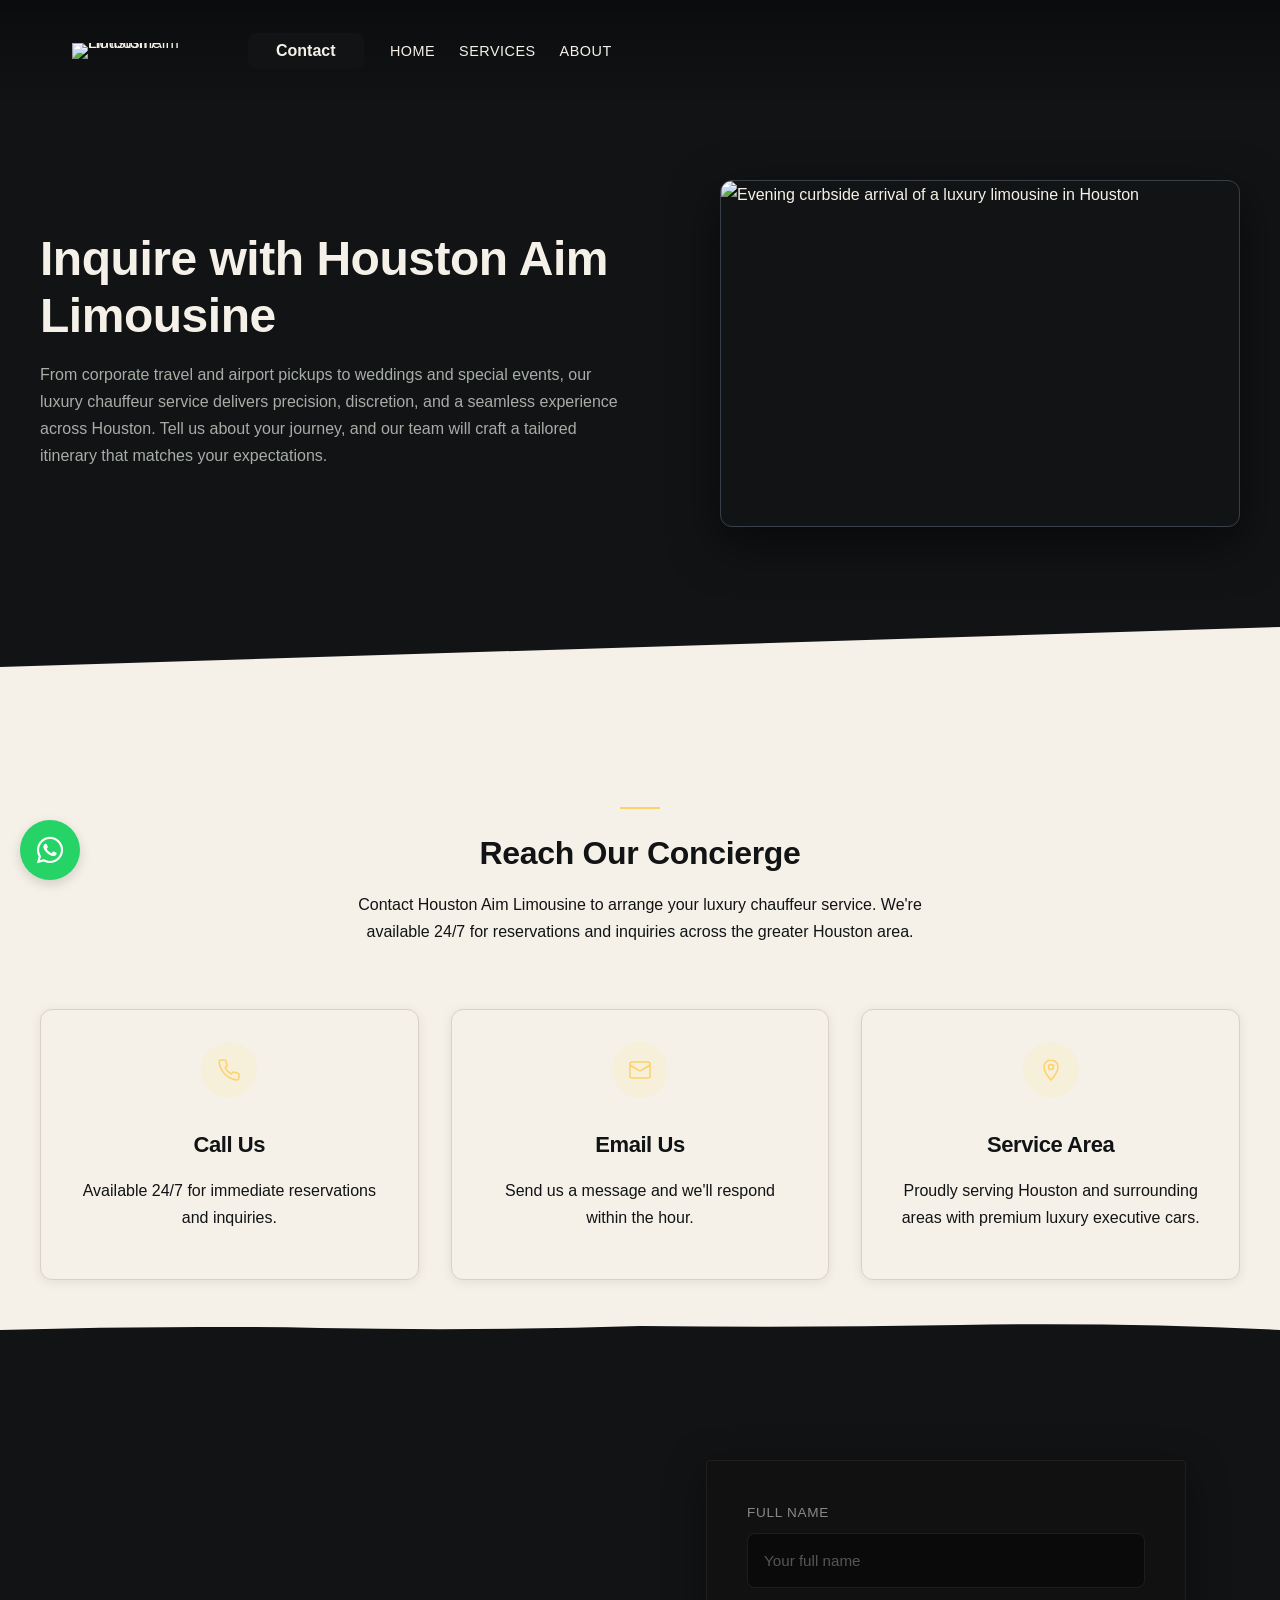
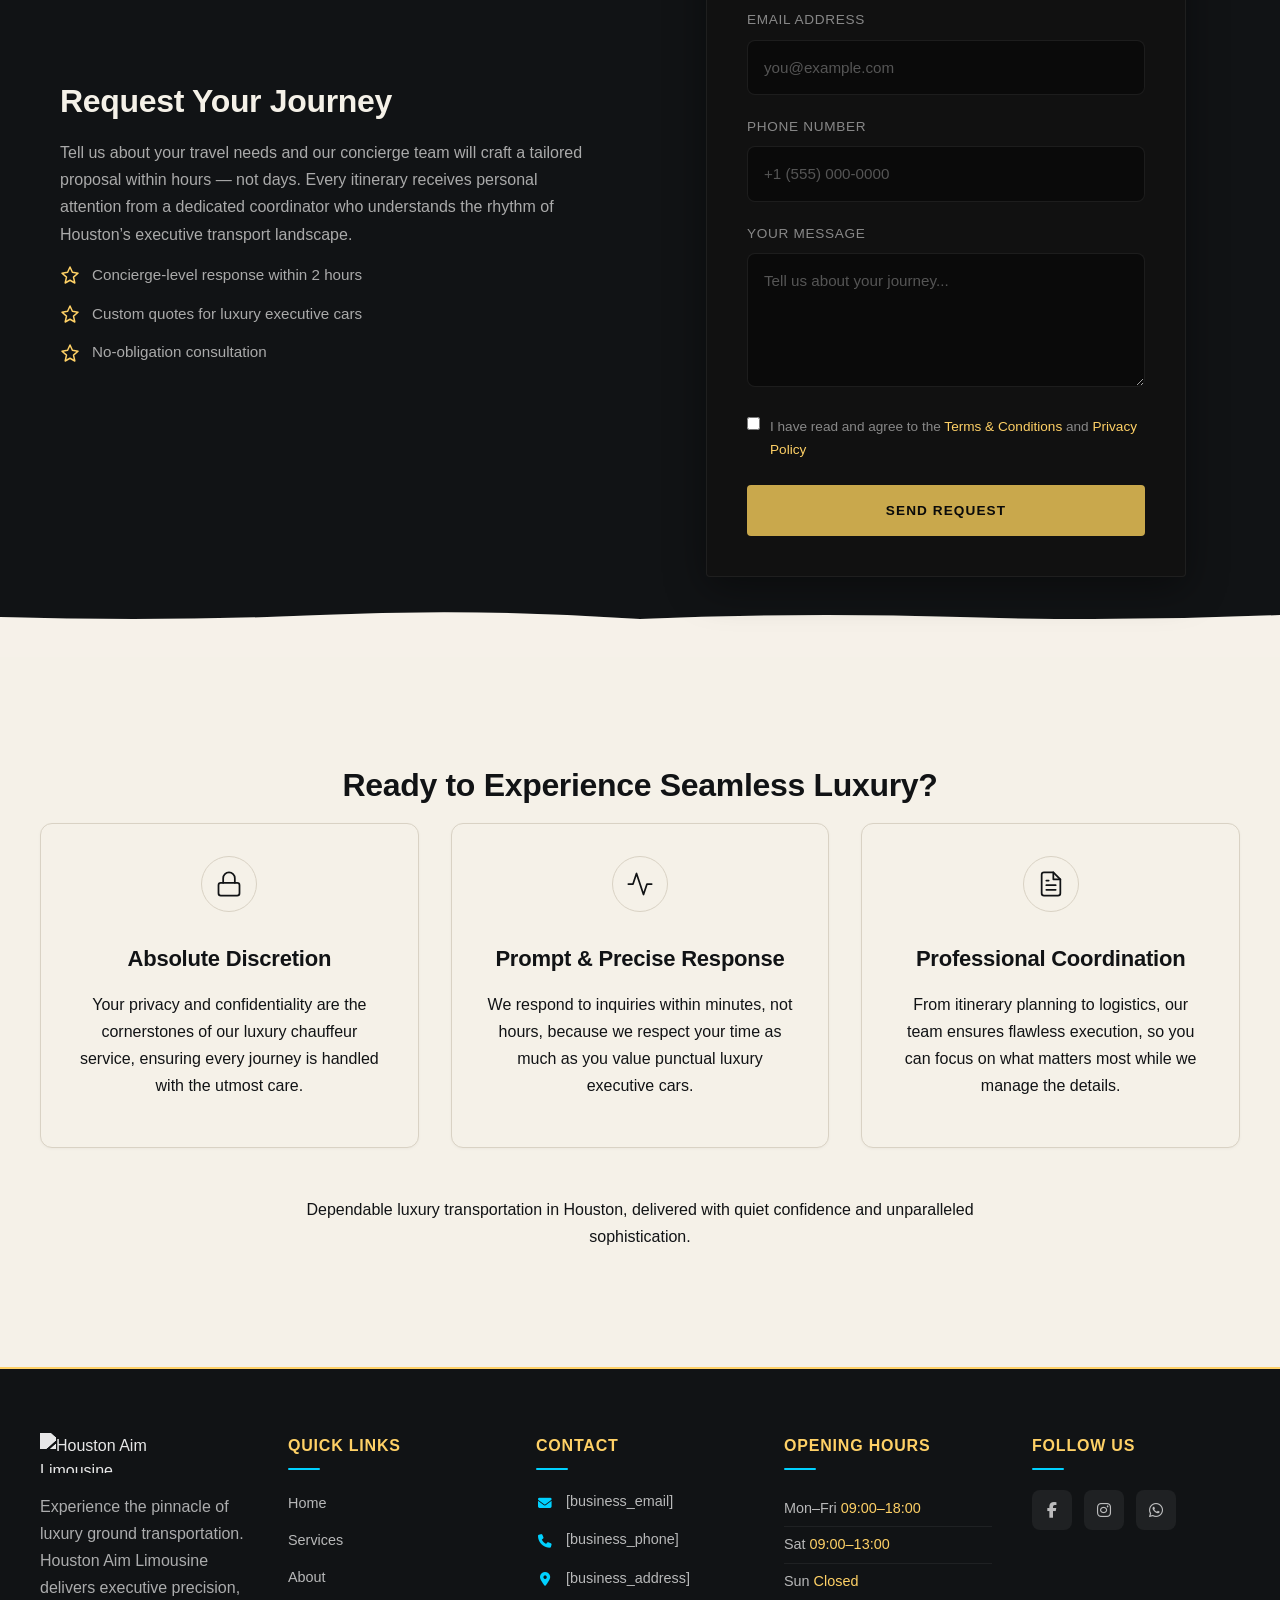
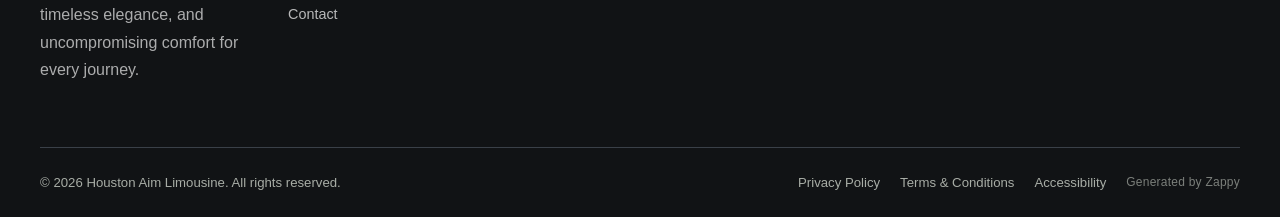
==== commit 14d63e87: "Background sync: Progressive GitHub Sync" ====
--- a/contact.html
+++ b/contact.html
@@ -223,35 +223,7 @@
     <meta name="twitter:card" content="summary_large_image">
     <meta name="twitter:title" content="Secure Your Luxury Executive Cars &amp; Chauffeur Service in Minutes — Houston Aim Limousine">
     <meta name="twitter:description" content="Ready to book Houston&#39;s most refined transportation? Inquire about chauffeur service cost, check availability, or customize your itinerary. Reach out now and let us elevate your next ride.">
-    <meta property="og:type" content="website">
-  <meta property="og:locale" content="en_US">
-  
-  
-  
-  
-  
-  <link rel="stylesheet" href="https://cdnjs.cloudflare.com/ajax/libs/font-awesome/6.4.0/css/all.min.css">
-  <style>
-    .skip-link { position: absolute; top: 0; left: 0; transform: translateY(-200%); padding: 12px 18px; background: var(--bg-dark, #1a1a1a); color: var(--text-light, #fff); font-weight: 600; border-radius: 0 0 8px 0; z-index: 10000; }
-    .skip-link:focus { transform: none; outline: 2px solid var(--ring, #fff); outline-offset: 2px; }
-    :focus-visible { outline: 2px solid var(--ring, currentColor); outline-offset: 3px; }
-  </style>
-
-
-  
-    <!-- Favicons -->
-    <link rel="icon" type="image/x-icon" href="/assets/favicon.ico">
-    <link rel="icon" type="image/png" sizes="16x16" href="/assets/favicon-16x16.png">
-    <link rel="icon" type="image/png" sizes="32x32" href="/assets/favicon-32x32.png">
-    <link rel="icon" type="image/png" sizes="48x48" href="/assets/favicon-48x48.png">
-    <link rel="icon" type="image/png" sizes="192x192" href="/assets/favicon-192x192.png">
-    <link rel="icon" type="image/png" sizes="512x512" href="/assets/favicon-512x512.png">
-    <link rel="apple-touch-icon" href="/assets/apple-touch-icon.png">
-    <!-- Cookie Consent -->
-    <link rel="stylesheet" href="https://cdn.jsdelivr.net/npm/vanilla-cookieconsent@3/dist/cookieconsent.css" />
-    <script src="https://cdn.jsdelivr.net/npm/vanilla-cookieconsent@3/dist/cookieconsent.umd.js"></script>
-    <!-- Mickidum Accessibility Toolbar -->
-    <script src="https://cdn.jsdelivr.net/gh/mickidum/acc_toolbar/acctoolbar/acctoolbar.min.js"></script>
+    
     <link rel="stylesheet" href="/styles.css">
     <script>window.ZAPPY_WEBSITE_ID = "f4634a70-64a9-4d88-9716-fb96d539ed44"; window.ZAPPY_API_BASE = "https://api.zappy5.com";</script>
 
@@ -343,6 +315,44 @@
     </style>
 </head>
 <body>
+<meta charset="UTF-8">
+  <meta name="viewport" content="width=device-width, initial-scale=1.0">
+  <title>Secure Your Luxury Executive Cars &amp; Chauffeur Service in Minutes — Houston Aim Limousine</title>
+  <meta name="description" content="Ready to book Houston's most refined transportation? Inquire about chauffeur service cost, check availability, or customize your itinerary. Reach out now and let us elevate your next ride.">
+  <meta name="keywords" content="chauffeur service cost, luxury executive cars, book Houston limousine, contact chauffeur service, luxury chauffeur service">
+  <meta name="robots" content="index, follow">
+  
+  <meta property="og:title" content="Secure Your Luxury Executive Cars &amp; Chauffeur Service in Minutes — Houston Aim Limousine">
+  <meta property="og:description" content="Ready to book Houston's most refined transportation? Inquire about chauffeur service cost, check availability, or customize your itinerary. Reach out now and let us elevate your next ride.">
+  <meta property="og:type" content="website">
+  <meta property="og:locale" content="en_US">
+  
+  <meta name="twitter:card" content="summary_large_image">
+  <meta name="twitter:title" content="Secure Your Luxury Executive Cars &amp; Chauffeur Service in Minutes — Houston Aim Limousine">
+  <meta name="twitter:description" content="Ready to book Houston's most refined transportation? Inquire about chauffeur service cost, check availability, or customize your itinerary. Reach out now and let us elevate your next ride.">
+  <link rel="stylesheet" href="/styles.css">
+  <link rel="stylesheet" href="https://cdnjs.cloudflare.com/ajax/libs/font-awesome/6.4.0/css/all.min.css">
+  <style>
+    .skip-link { position: absolute; top: 0; left: 0; transform: translateY(-200%); padding: 12px 18px; background: var(--bg-dark, #1a1a1a); color: var(--text-light, #fff); font-weight: 600; border-radius: 0 0 8px 0; z-index: 10000; }
+    .skip-link:focus { transform: none; outline: 2px solid var(--ring, #fff); outline-offset: 2px; }
+    :focus-visible { outline: 2px solid var(--ring, currentColor); outline-offset: 3px; }
+  </style>
+
+
+  
+    <!-- Favicons -->
+    <link rel="icon" type="image/x-icon" href="/assets/favicon.ico">
+    <link rel="icon" type="image/png" sizes="16x16" href="/assets/favicon-16x16.png">
+    <link rel="icon" type="image/png" sizes="32x32" href="/assets/favicon-32x32.png">
+    <link rel="icon" type="image/png" sizes="48x48" href="/assets/favicon-48x48.png">
+    <link rel="icon" type="image/png" sizes="192x192" href="/assets/favicon-192x192.png">
+    <link rel="icon" type="image/png" sizes="512x512" href="/assets/favicon-512x512.png">
+    <link rel="apple-touch-icon" href="/assets/apple-touch-icon.png">
+    <!-- Cookie Consent -->
+    <link rel="stylesheet" href="https://cdn.jsdelivr.net/npm/vanilla-cookieconsent@3/dist/cookieconsent.css">
+    <script src="https://cdn.jsdelivr.net/npm/vanilla-cookieconsent@3/dist/cookieconsent.umd.js"></script>
+    <!-- Mickidum Accessibility Toolbar -->
+    <script src="https://cdn.jsdelivr.net/gh/mickidum/acc_toolbar/acctoolbar/acctoolbar.min.js"></script>
 <a class="skip-link" href="#main">Skip to main content</a>
   <nav class="navbar">
   <button class="mobile-toggle" id="mobileToggle" aria-label="Menu">
@@ -880,47 +890,47 @@
 </section>
 
 <section class="contact-form-section" data-layout-spec="Contact-form">
-  <div class="contact-form-section container">
-    <div class="contact-form-section content-column">
+  <div class="container">
+    <div class="content-column">
       <h2>Request Your Journey</h2>
       <p>Tell us about your travel needs and our concierge team will craft a tailored proposal within hours — not days. Every itinerary receives personal attention from a dedicated coordinator who understands the rhythm of Houston’s executive transport landscape.</p>
-      <div class="contact-form-section reassurance-list">
-        <div class="contact-form-section reassurance-item">
-          <svg class="contact-form-section reassurance-icon" data-element-type="icon" data-icon-type="svg" width="20" height="20" viewBox="0 0 20 20" fill="none" xmlns="http://www.w3.org/2000/svg">
+      <div class="reassurance-list">
+        <div class="reassurance-item">
+          <svg class="reassurance-icon" data-element-type="icon" data-icon-type="svg" width="20" height="20" viewBox="0 0 20 20" fill="none" xmlns="http://www.w3.org/2000/svg">
             <path d="M10 2L12.39 7.26L18 8.27L13.5 12.14L14.82 18L10 15.26L5.18 18L6.5 12.14L2 8.27L7.61 7.26L10 2Z" stroke="currentColor" stroke-width="1.5" stroke-linecap="round" stroke-linejoin="round"></path>
           </svg>
           <span>Concierge-level response within 2 hours</span>
         </div>
-        <div class="contact-form-section reassurance-item">
-          <svg class="contact-form-section reassurance-icon" data-element-type="icon" data-icon-type="svg" width="20" height="20" viewBox="0 0 20 20" fill="none" xmlns="http://www.w3.org/2000/svg">
+        <div class="reassurance-item">
+          <svg class="reassurance-icon" data-element-type="icon" data-icon-type="svg" width="20" height="20" viewBox="0 0 20 20" fill="none" xmlns="http://www.w3.org/2000/svg">
             <path d="M10 2L12.39 7.26L18 8.27L13.5 12.14L14.82 18L10 15.26L5.18 18L6.5 12.14L2 8.27L7.61 7.26L10 2Z" stroke="currentColor" stroke-width="1.5" stroke-linecap="round" stroke-linejoin="round"></path>
           </svg>
           <span>Custom quotes for luxury executive cars</span>
         </div>
-        <div class="contact-form-section reassurance-item">
-          <svg class="contact-form-section reassurance-icon" data-element-type="icon" data-icon-type="svg" width="20" height="20" viewBox="0 0 20 20" fill="none" xmlns="http://www.w3.org/2000/svg">
+        <div class="reassurance-item">
+          <svg class="reassurance-icon" data-element-type="icon" data-icon-type="svg" width="20" height="20" viewBox="0 0 20 20" fill="none" xmlns="http://www.w3.org/2000/svg">
             <path d="M10 2L12.39 7.26L18 8.27L13.5 12.14L14.82 18L10 15.26L5.18 18L6.5 12.14L2 8.27L7.61 7.26L10 2Z" stroke="currentColor" stroke-width="1.5" stroke-linecap="round" stroke-linejoin="round"></path>
           </svg>
           <span>No-obligation consultation</span>
         </div>
       </div>
     </div>
-    <div class="contact-form-section form-column">
-      <div class="contact-form-section form-panel">
+    <div class="form-column">
+      <div class="form-panel">
         <form class="contact-form">
-          <div class="contact-form-section form-group">
+          <div class="form-group">
             <label for="name">Full Name</label>
             <input type="text" id="name" name="name" placeholder="Your full name" required="">
           </div>
-          <div class="contact-form-section form-group">
+          <div class="form-group">
             <label for="email">Email Address</label>
             <input type="email" id="email" name="email" placeholder="you@example.com" required="">
           </div>
-          <div class="contact-form-section form-group">
+          <div class="form-group">
             <label for="phone">Phone Number</label>
             <input type="tel" id="phone" name="phone" placeholder="+1 (555) 000-0000">
           </div>
-          <div class="contact-form-section form-group">
+          <div class="form-group">
             <label for="message">Your Message</label>
             <textarea id="message" name="message" rows="4" placeholder="Tell us about your journey..." required=""></textarea>
           </div>
@@ -930,12 +940,12 @@
               <span>I have read and agree to the <a href="/terms" target="_blank">Terms &amp; Conditions</a> and <a href="/privacy" target="_blank">Privacy Policy</a></span>
             </label>
           </div>
-          <button type="submit" class="contact-form-section submit-btn">Send Request</button>
+          <button type="submit" class="submit-btn">Send Request</button>
         </form>
       </div>
     </div>
   </div>
-  <div class="contact-form-section divider-wrapper" data-no-icon-edit="true" aria-hidden="true">
+  <div class="divider-wrapper" data-no-icon-edit="true" aria-hidden="true">
     <svg viewBox="0 0 1200 80" preserveAspectRatio="none" xmlns="http://www.w3.org/2000/svg">
       <defs>
         <linearGradient id="gold-fade" x1="0%" y1="0%" x2="100%" y2="0%">
@@ -1003,7 +1013,7 @@
     <div class="footer-grid">
       <!-- Company Info -->
       <div class="footer-col footer-brand-col">
-        <img src="/assets/houston-aim-limousine-transportation-luxury-car-service-logo.webp" alt="Houston Aim Limousine" class="logo" />
+        <img src="/assets/houston-aim-limousine-transportation-luxury-car-service-logo.webp" alt="Houston Aim Limousine" class="logo">
         <p class="footer-tagline">Experience the pinnacle of luxury ground transportation. Houston Aim Limousine delivers executive precision, timeless elegance, and uncompromising comfort for every journey.</p>
       </div>
 
@@ -1075,7 +1085,9 @@
     <i class="fab fa-whatsapp"></i>
   </a>
   
-  <div data-integration="accessibility:toolbar"></div>
+  <script src="/script.js"></script>
+
+    <div data-integration="accessibility:toolbar"></div>
 
     <script src="/script.js"></script>
 
